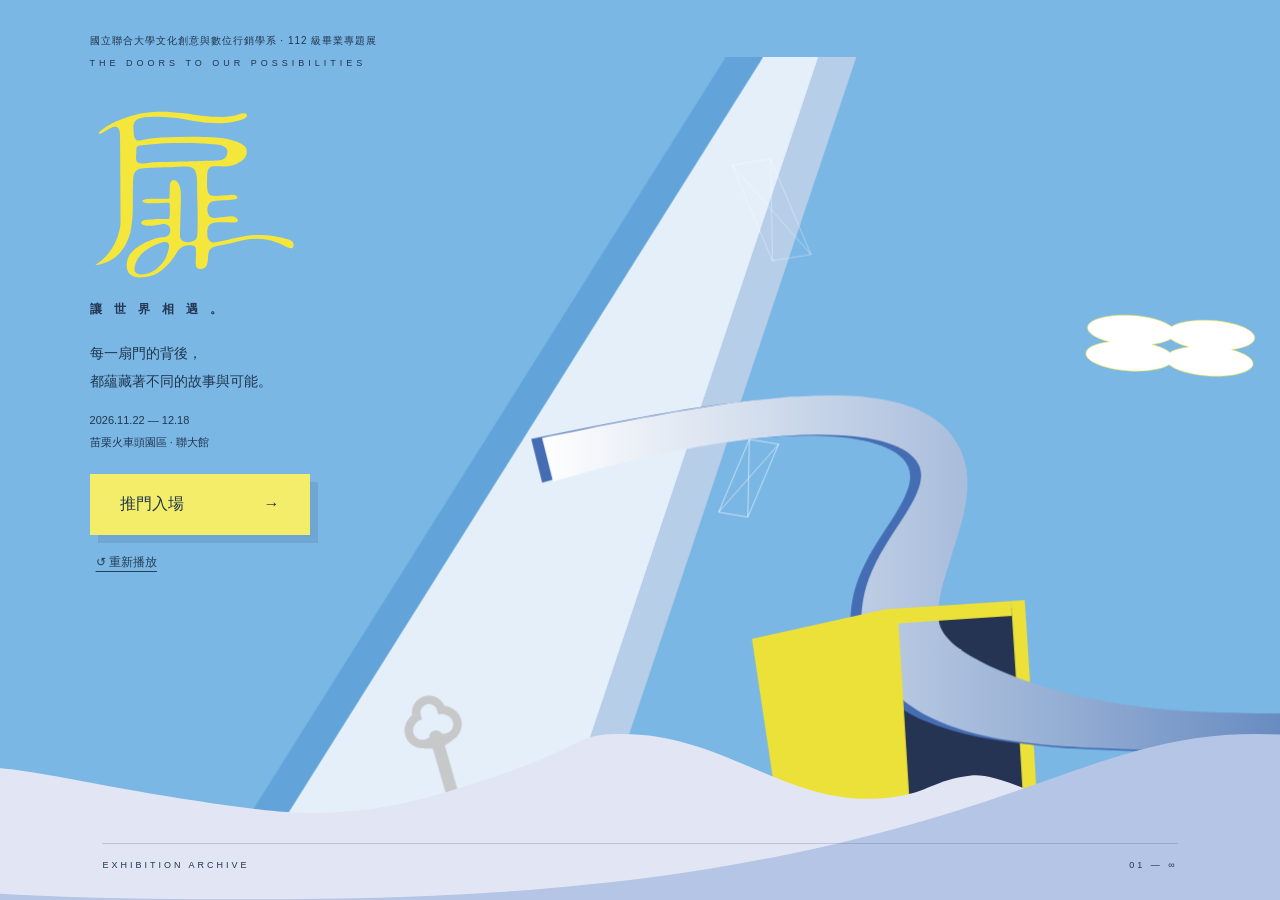
==== prototype/index.html @ 96669b14 "feat: initial clean release for graduation exhibition" ====
<!doctype html><html lang="zh-Hant"><head><meta charset="utf-8"><meta name="viewport" content="width=device-width,initial-scale=1"><title>扉｜畢業專題成果典藏・測試版</title>  <link rel="preconnect" href="https://fonts.googleapis.com">
  <link rel="preconnect" href="https://fonts.gstatic.com" crossorigin>
  <link href="https://fonts.googleapis.com/css2?family=Noto+Serif+TC:wght@400;500;600;700&display=swap" rel="stylesheet">
  <link rel="stylesheet" href="vendor/swiper-bundle.min.css"><link rel="stylesheet" href="style.css"><link rel="stylesheet" href="upgrade.css"><link rel="stylesheet" href="official.css"><link rel="stylesheet" href="refinement.css?v=1794122162"></head><body data-page="home"><div id="opening" aria-hidden="true" hidden></div><header><a class="brand" href="#home"><img src="assets/展覽小標誌.png" alt="扉"> <small>畢業專題成果典藏</small></a><nav aria-label="主要導覽"><a href="#home">首頁</a><a href="#portfolio">作品</a><a href="#team">策展團隊</a><a href="#visit">展覽資訊</a></nav></header><div class="exhibition-backdrop" aria-hidden="true"><svg xmlns="http://www.w3.org/2000/svg" class="official-scene scene-desktop" viewBox="0 0 1200 760" preserveAspectRatio="xMidYMax meet" aria-hidden="true" focusable="false"><defs>
    <style>
      .back-layout-d-cls-1 {
        fill: #e2e5f3;
      }

      .back-layout-d-cls-2 {
        fill: #7ab7e4;
      }

      .back-layout-d-cls-3 {
        fill: none;
        stroke: #fff;
      }

      .back-layout-d-cls-3, .back-layout-d-cls-4 {
        stroke-miterlimit: 10;
        stroke-width: 1.2px;
      }

      .back-layout-d-cls-5 {
        fill: url(#back-layout-d-_未命名漸層_7);
      }

      .back-layout-d-cls-6 {
        fill: #b4c5e5;
      }

      .back-layout-d-cls-7 {
        fill: #243452;
      }

      .back-layout-d-cls-4 {
        fill: #fff;
        stroke: #f4e63b;
      }

      .back-layout-d-cls-8 {
        fill: #e5eff9;
      }

      .back-layout-d-cls-9 {
        fill: #c7c8c9;
      }

      .back-layout-d-cls-10 {
        fill: #62a4d9;
      }

      .back-layout-d-cls-11 {
        fill: #ece139;
      }

      .back-layout-d-cls-12 {
        fill: #456db3;
      }

      .back-layout-d-cls-13 {
        fill: #b7cee9;
      }
    </style>
    <linearGradient id="back-layout-d-_未命名漸層_7" data-name="未命名漸層 7" x1="566.93" y1="631.01" x2="1963.34" y2="631.01" gradientUnits="userSpaceOnUse">
      <stop offset="0" stop-color="#fff" />
      <stop offset="1" stop-color="#2458a6" />
    </linearGradient>
  </defs>
  <rect id="back-layout-d-_背景藍色" data-name="背景藍色" class="back-layout-d-cls-2" width="1200" height="760" fill="#7ab7e4" />
  <g class="placed-layer" data-layer="天光" transform="translate(-350 -30) scale(1 1)"><g id="back-layout-d-_天光" data-name="天光">
    <polygon class="back-layout-d-cls-8" points="1117.19 0 752.65 1086.87 382.48 1086.87 1065.1 0 1117.19 0" />
    <polygon class="back-layout-d-cls-10" points="1065.1 0 382.48 1086.87 347.57 1086.87 1030.17 0 1065.1 0" />
    <polygon class="back-layout-d-cls-13" points="1152.66 0 788.14 1086.87 752.65 1086.87 1117.19 0 1152.66 0" />
  </g>
  </g><g class="placed-layer" data-layer="門內色" transform="translate(100 0) scale(.72)"><rect id="back-layout-d-_門內色" data-name="門內色" class="back-layout-d-cls-7" x="1001.41" y="680.87" width="197.88" height="336.58" transform="translate(-52.92 73.39) rotate(-3.73)" />
  </g><g class="placed-layer" data-layer="門框上" transform="translate(100 0) scale(.72)"><path id="back-layout-d-_門框上" data-name="門框上" class="back-layout-d-cls-11" d="M1201.3,756.01l-.24-3.65-2.13-32.69-.26-3.99-3.3-50.62-17.69,1.15.96,18.15c.02.3.04.6.05.89l.02.36,2.04,31.23,2.33,35.77,15.22,258.88,17.93-3.57-14.92-251.92Z" />
  </g><g class="placed-layer" data-layer="路下層色" transform="translate(100 0) scale(.72)"><path id="back-layout-d-_路下層色" data-name="路下層色" class="back-layout-d-cls-12" d="M1949.12,856.27c-146.18,1.72-291.63,8.65-437.86,8.65-78.62.26-156.96-2.51-235.63-5.86-6.56-.28-12.79-.54-19.38-.83-4.86-.29-10.07-.36-14.93-.91-60.97-6.94-120.9-11.19-180.22-36.75-37.12-16-69.55-45.55-84.3-84.39-.91-2.34-1.74-4.69-2.49-7.06-3.87-12.1-5.69-24.6-5.76-37.11-.16-21.94,5.04-43.89,13.87-63.76,12.78-29.12,28.35-49.69,43.75-74.26,7.56-12.29,15.87-26.7,18.89-40.19,10.59-44.23-52.62-56.77-85.11-60.48-61.09-6.19-122.79.79-183.32,10.19-70.71,11.56-140.84,28.16-209.63,48.71l-14.28-56.96c107.81-21.65,216.44-45.55,326.68-53.55,74.09-4.07,193.72-7.33,222.7,80.53,13.05,43.38-4.65,87.83-16.99,128.63-7.42,25.01-19.21,56.93-16.01,81.14.24,1.86.57,3.67.99,5.43,3.27,12.05,13.23,22.69,25.2,31.68,13.31,10.02,29.13,18.02,41.18,23.79,33.32,15.38,68.77,27.06,104.86,35.97,11.38,2.81,22.84,5.35,34.31,7.63,7.1,1.41,14.2,2.73,21.3,3.96,70.48,11.96,142.79,13.24,214.26,13.58,144.18-.71,288.83-12.06,431.4-34.54l6.52,76.77Z" />
  </g><g class="placed-layer" data-layer="路上層色" transform="translate(100 0) scale(.72)"><path id="back-layout-d-_路上層色" data-name="路上層色" class="back-layout-d-cls-5" d="M1956.82,778c-26.73,4.21-53.54,8.04-80.4,11.47-116.4,14.89-233.86,22.49-351.01,23.07-4.47-.02-8.94-.05-13.41-.08-8.95-.06-17.9-.15-26.87-.28-8.96-.13-17.93-.3-26.9-.54-13.45-.35-26.9-.84-40.33-1.54-8.96-.46-17.9-1.02-26.84-1.68-26.8-1.99-53.49-4.98-79.92-9.46-3.55-.61-7.1-1.25-10.65-1.91s-7.1-1.34-10.65-2.05c-2.87-.57-5.73-1.16-8.6-1.76-8.6-1.81-17.17-3.76-25.71-5.87-18.04-4.46-35.93-9.6-53.47-15.56-4.38-1.49-8.75-3.03-13.09-4.62-2.17-.8-4.33-1.61-6.49-2.43-10.78-4.11-21.4-8.56-31.82-13.36-3.01-1.44-6.26-3.02-9.65-4.74-1.69-.86-3.42-1.75-5.17-2.68-1.75-.93-3.52-1.89-5.3-2.88-3.56-1.99-7.17-4.11-10.71-6.36-3.54-2.25-7.03-4.63-10.35-7.13-11.97-8.99-21.93-19.63-25.2-31.68-.42-1.76-.75-3.56-.99-5.43-.1-.76-.18-1.52-.26-2.29-.78-8.48.13-17.82,1.96-27.42.5-2.62,1.07-5.26,1.68-7.9.41-1.76.85-3.53,1.3-5.3.23-.88.46-1.77.69-2.65,1.41-5.3,2.97-10.58,4.54-15.74,1.31-4.31,2.63-8.53,3.89-12.62.5-1.64,1-3.25,1.48-4.84.24-.79.48-1.58.71-2.36,12.34-40.8,30.04-85.26,16.99-128.63-4.53-13.73-11.27-25.23-19.7-34.85-1.69-1.92-3.44-3.77-5.26-5.55-.91-.89-1.83-1.76-2.77-2.61-5.64-5.12-11.84-9.59-18.48-13.5-2.21-1.3-4.47-2.54-6.78-3.73-3.46-1.77-7.02-3.41-10.67-4.92-4.86-2.01-9.88-3.8-15.02-5.39-2.57-.79-5.17-1.54-7.8-2.23-1.31-.35-2.63-.68-3.96-1.01-3.98-.97-8.01-1.84-12.08-2.62-8.14-1.55-16.45-2.72-24.8-3.59-2.78-.29-5.57-.54-8.36-.77-6.98-.56-13.96-.92-20.89-1.14-5.54-.17-11.05-.24-16.48-.24-4.08,0-8.11.04-12.1.12-2.66.05-5.29.12-7.89.19-1.3.04-2.6.08-3.89.12-9.02.31-17.66.74-25.77,1.19-34.45,2.5-68.74,6.55-102.9,11.61-13.66,2.02-27.31,4.2-40.93,6.51-6.81,1.15-13.62,2.34-20.42,3.55-10.2,1.82-20.39,3.69-30.58,5.61-6.79,1.28-13.57,2.58-20.35,3.9-10.17,1.97-20.33,3.98-30.48,6.01-6.77,1.35-13.53,2.71-20.29,4.08-13.52,2.73-27.02,5.48-40.51,8.21-6.74,1.37-13.49,2.73-20.22,4.08l14.28,56.96c8.6-2.57,17.22-5.08,25.86-7.52,8.64-2.44,17.3-4.82,25.97-7.14,21.69-5.78,43.49-11.15,65.39-16.08,4.38-.99,8.76-1.95,13.15-2.9,26.31-5.69,52.75-10.74,79.27-15.07,13.24-2.06,26.54-4,39.87-5.71,1.9-.24,3.81-.48,5.72-.72,9.53-1.17,19.08-2.22,28.64-3.11,1.91-.18,3.82-.35,5.74-.51,19.13-1.63,38.3-2.57,57.45-2.48,15.32.07,30.63.79,45.9,2.34,3.05.35,6.36.77,9.86,1.29,1.17.17,2.35.36,3.56.55,1.2.2,2.43.4,3.66.62,4.94.88,10.11,1.95,15.3,3.26,2.59.66,5.19,1.37,7.77,2.15,5.8,1.76,11.5,3.84,16.81,6.32,1.18.55,2.34,1.12,3.48,1.71.57.3,1.13.6,1.69.9,2.23,1.22,4.36,2.52,6.36,3.92.5.35,1,.7,1.48,1.06.97.72,1.91,1.46,2.82,2.22.9.76,1.77,1.55,2.61,2.36,8.72,8.5,13.19,19.6,9.72,34.11-.57,2.53-1.32,5.09-2.22,7.67-.9,2.57-1.94,5.16-3.09,7.74-.77,1.72-1.58,3.44-2.43,5.14-.43.85-.86,1.7-1.3,2.55-1.76,3.39-3.65,6.73-5.55,9.98-1.43,2.43-2.87,4.81-4.29,7.12-4.81,7.68-9.64,14.97-14.39,22.25-2.85,4.37-5.68,8.73-8.46,13.18-.93,1.48-1.85,2.97-2.76,4.47-1.83,3-3.64,6.06-5.42,9.18-.89,1.56-1.77,3.14-2.65,4.74-3.5,6.41-6.87,13.15-10.06,20.43-.55,1.24-1.09,2.49-1.61,3.75-.52,1.26-1.03,2.52-1.53,3.79-.99,2.54-1.91,5.12-2.78,7.71-.86,2.6-1.66,5.22-2.4,7.86-.73,2.64-1.4,5.3-2,7.98-2.09,9.37-3.31,18.95-3.53,28.54-.03,1.37-.04,2.74-.03,4.11h0c.07,12.5,1.89,25,5.76,37.11.38,1.19.77,2.37,1.19,3.55.42,1.18.85,2.35,1.31,3.52,4.61,12.14,11,23.24,18.72,33.3,6.18,8.05,13.21,15.43,20.87,22.13,1.91,1.68,3.87,3.31,5.86,4.9.99.8,2,1.58,3.01,2.36,4.05,3.1,8.23,6.03,12.51,8.79,1.07.69,2.15,1.37,3.23,2.04,6.51,4.01,13.24,7.63,20.09,10.87,24.68,11.61,50.52,19.36,76.91,24.72,5.66,1.15,11.34,2.19,17.04,3.13,5.7.94,11.42,1.8,17.16,2.57,22.94,3.08,46.1,4.88,69.11,6.33,4.87.32,9.74.61,14.6.9,3.29.15,6.57.28,9.85.42,3.29.14,6.57.28,9.85.42,9.83.42,19.66.83,29.49,1.23,68.77,2.77,137.35,4.87,206.15,4.64,54.84,0,109.56-.97,164.26-2.28,91.16-2.18,182.24-5.29,273.6-6.36l-6.52-76.77Z" />
  </g><g class="placed-layer" data-layer="門框上層" transform="translate(100 0) scale(.72)"><path id="back-layout-d-_門框上層" data-name="門框上層" class="back-layout-d-cls-11" d="M1031.01,695.25l147.68-9.63c0-.12,0-.24,0-.36l-.05-.89c1.5-5.9,1.03-12.29-1.25-17.95,2.42,5.98.86,11.97,1.25,17.95l-.96-18.15-165.87,10.81.02.3-171.67,38.03,47.71,317.95,162.72-21.81-19.59-316.25Z" />
  </g><g class="placed-layer" data-layer="鑰匙影子" transform="translate(125 280) scale(.40)"><path id="back-layout-d-_鑰匙影子" data-name="鑰匙影子" class="back-layout-d-cls-9" d="M769.51,791.86c.02-.21.05-.41.06-.62.03-.36.04-.71.06-1.06.02-.35.04-.7.05-1.05,0-.23,0-.46,0-.69,0-.47.01-.94,0-1.41,0-.14-.01-.28-.02-.41-.02-.55-.04-1.11-.08-1.66,0-.07-.01-.15-.02-.22-.05-.61-.1-1.22-.18-1.82,0-.05-.01-.09-.02-.14-.08-.62-.17-1.25-.27-1.87-.01-.07-.03-.15-.04-.22-.1-.59-.22-1.17-.34-1.75-.04-.18-.09-.36-.13-.54-.11-.47-.22-.93-.34-1.4-.12-.46-.27-.92-.41-1.37-.06-.18-.1-.36-.16-.54-1.27-3.94-3.11-7.68-5.46-11.1-.05-.07-.1-.13-.14-.2-.73-1.04-1.5-2.05-2.32-3.03-.08-.1-.17-.19-.25-.29-.8-.94-1.65-1.84-2.54-2.71-.09-.09-.18-.17-.27-.25-.91-.87-1.85-1.7-2.84-2.49-.06-.05-.12-.09-.17-.13-3.14-2.48-6.69-4.56-10.6-6.1l-4.18-1.65c-3.25-1.3-6.59-2.16-9.98-2.62-7.85-17.9-27.99-27.7-47.26-22.14,0,0-.01,0-.02,0s-.01,0-.02,0c-19.28,5.56-31.1,24.57-28.22,43.9-2.63,2.19-5,4.7-7.06,7.53l-2.65,3.62c-2.49,3.39-4.39,7.04-5.72,10.81-.02.07-.05.14-.08.21-.42,1.19-.77,2.4-1.08,3.62-.03.12-.06.24-.09.36-.29,1.21-.52,2.42-.7,3.64-.02.13-.04.25-.06.38-.18,1.26-.29,2.53-.35,3.8,0,.08-.01.16-.02.24-.18,4.14.26,8.29,1.28,12.3.05.18.1.36.15.54.12.46.25.92.39,1.38.14.46.3.91.45,1.37.06.18.11.35.18.53.2.56.42,1.12.64,1.67.03.07.05.14.08.21.24.58.5,1.16.76,1.73.02.04.04.09.06.13.26.55.54,1.1.82,1.64.03.06.07.13.1.2.26.49.54.98.82,1.46.07.12.13.23.2.35.24.4.5.8.75,1.19.12.19.24.39.37.58.2.29.4.58.61.86.2.29.41.58.62.87.12.17.26.33.38.49.31.4.61.8.94,1.18.02.03.05.05.07.08,2.15,2.59,4.65,4.96,7.48,7.03,4.52,3.32,9.53,5.64,14.78,6.94.15.04.3.08.45.12.19.05.39.08.58.12.57.13,1.15.26,1.73.36.02,0,.03,0,.05,0h0s.01,0,.02,0c1.2.21,2.41.35,3.63.45.41.03.82.04,1.24.07.54.03,1.08.08,1.62.09.02,0,.02,0,.04,0,10.36,1.48,25.24,1.41,25.24,1.41l47.07,163.23,27.92-8.05-47.07-163.23s12.63-7.86,20.62-14.63c.01-.01.02-.02.03-.03.46-.3.89-.63,1.33-.94.34-.24.68-.47,1.01-.72.98-.73,1.93-1.5,2.83-2.31,0,0,.01,0,.02-.01h0s.03-.02.04-.03c.44-.4.86-.82,1.28-1.23.14-.14.28-.26.42-.4.11-.12.22-.24.33-.36,3.74-3.89,6.75-8.52,8.8-13.73,1.29-3.27,2.14-6.6,2.59-9.94,0-.04.01-.07.02-.11.07-.5.11-1,.16-1.5ZM747.35,797.89c-.21.41-.43.81-.66,1.21-.15.26-.31.51-.47.76-.3.47-.62.93-.95,1.38-.29.39-.58.77-.9,1.13-.23.27-.47.52-.71.77-.28.3-.57.59-.87.87-.22.21-.45.43-.68.63-.51.44-1.03.86-1.58,1.26-.17.12-.36.24-.53.36-.45.3-.91.59-1.38.86-.2.11-.4.23-.6.33-1.31.7-2.68,1.26-4.09,1.69-.18.06-.37.11-.56.16-.42.11-.85.22-1.28.31-.19.04-.38.08-.57.11-.47.08-.93.15-1.4.21-.16.02-.31.04-.47.06-.55.05-1.11.08-1.66.09-.08,0-.16,0-.24,0-.65,0-1.31-.02-1.97-.07h-.04s-3.89-.21-3.89-.21c-1.66-5.71-9.2-8.56-16.84-6.35-7.65,2.21-12.51,8.63-10.87,14.35l-3.19,2.24-.03.03c-.53.39-1.07.76-1.63,1.1-.07.04-.14.08-.21.12-.48.29-.96.56-1.46.8-.14.07-.28.13-.43.2-.43.2-.86.4-1.3.57-.18.07-.36.14-.54.21-.41.15-.83.29-1.25.42-.18.06-.37.11-.55.16-1.43.4-2.89.64-4.36.75-.23.02-.46.03-.68.04-.54.02-1.09.02-1.63,0-.21,0-.43,0-.64-.02-.67-.04-1.34-.12-2-.22-.3-.05-.61-.11-.91-.17-.4-.08-.8-.17-1.2-.27-.34-.09-.68-.17-1.01-.27-.46-.14-.91-.31-1.36-.48-.52-.2-1.03-.42-1.54-.66-.27-.13-.54-.26-.8-.39-.4-.21-.81-.43-1.2-.67-.18-.11-.35-.23-.53-.34-.38-.25-.76-.49-1.13-.76-4.11-3.01-6.87-7.18-8.17-11.71-1.14-3.97-1.18-8.23-.02-12.27,0-.03.02-.07.03-.1.22-.75.48-1.5.78-2.23.03-.06.05-.13.08-.19.32-.75.68-1.49,1.08-2.21.01-.02.02-.04.03-.06.43-.75.9-1.49,1.42-2.21l2.66-3.61c3.14-4.3,7.56-7.13,12.35-8.37.68-.17,1.37-.32,2.07-.43,0,0,0,0,0,0,.01,0,.02,0,.03,0-.08-.21-.16-.43-.22-.65l-2.96-10.26c-3.01-10.44,3-21.33,13.44-24.35,10.44-3,21.33,3.01,24.34,13.46l2.96,10.26c.06.22.11.44.16.67.01,0,.02,0,.03-.01,0,0,0,0,0,0,.65-.28,1.31-.53,1.98-.74,4.71-1.51,9.96-1.46,14.91.5l4.17,1.64c.82.33,1.62.7,2.38,1.11.02.01.04.02.06.04.73.39,1.42.83,2.09,1.29.06.04.11.08.17.12.65.46,1.27.95,1.85,1.47.03.02.05.05.08.07,3.13,2.8,5.37,6.43,6.51,10.4,1.31,4.53,1.19,9.53-.69,14.26-.17.43-.36.84-.55,1.25-.09.19-.17.39-.27.57Z" />
  </g><rect x="0" y="725" width="1200" height="90" fill="#b4c5e5" class="sea-continuation" /><g class="placed-layer" data-layer="海波浪" transform="translate(-430 174) scale(0.74 0.50)"><g id="back-layout-d-_海波浪" data-name="海波浪">
    <path class="back-layout-d-cls-1" d="M185.25,1233.03c187.67-271.86,316.38-317.57,399.94-307.56,55.97,6.7,160.63,46.66,319.3,75.96,18.56,3.43,55.78,10.02,104.17,6.13,58.63-4.72,102.5-22.32,139.17-38.32,170.91-74.58,155.02-105.33,210.77-108.29,143.01-7.61,220.59,144.8,352.89,118.29,47.63-9.54,51.13-32.01,99.98-40.86,40.39-7.32,149.13,73.55,270.55,206.47" />
    <path class="back-layout-d-cls-6" d="M2578.99,1172.73c-4.97,20.42-19.05,40.59-41.1,60.3H30.06c-22.83-30.16-41.85-67.92-21.24-94.72,58.21-75.71,358.85,31.97,826.34,32.26,217.58.14,501.58.31,802.81-103.24,298.95-102.76,374.82-225.16,579.32-204.32,134.77,13.74,290.55,86.12,344.07,191.42,26.02,51.2,22.29,99.23,17.64,118.3Z" />
  </g>
  </g><g class="placed-layer" data-layer="雲" transform="translate(220 -15) scale(.45)"><path id="back-layout-d-_雲" data-name="雲" class="back-layout-d-cls-4" d="M2076.9,575.54c28.04-3.52,47.4-12.36,48.14-23.9,1.1-17.07-38.88-33.55-89.29-36.81-36.76-2.38-68.9,2.93-84.06,12.6-13.79-11.53-44.97-20.94-81.73-23.32-50.42-3.26-92.19,7.93-93.29,25-.75,11.54,17.31,22.81,44.66,29.91-28.04,3.52-47.4,12.36-48.14,23.9-1.1,17.07,38.88,33.55,89.29,36.81,36.76,2.38,68.9-2.93,84.06-12.6,13.79,11.53,44.97,20.94,81.73,23.32,50.42,3.26,92.19-7.93,93.29-25,.75-11.54-17.31-22.81-44.66-29.91ZM1948.22,581.24c-7.66-6.41-20.71-12.16-37.1-16.42,16.81-2.11,30.48-6.13,38.91-11.5,7.66,6.41,20.71,12.16,37.1,16.42-16.81,2.11-30.48,6.13-38.91,11.5Z" />
  </g><g class="placed-layer" data-layer="未知的門圖騰01" transform="translate(250 30) scale(.3)"><g id="back-layout-d-_未知的門圖騰01" data-name="未知的門圖騰01">
    <polygon class="back-layout-d-cls-3" points="1453.88 136.58 1574.11 116.76 1700.82 416.03 1580.59 435.85 1453.88 136.58" />
    <line class="back-layout-d-cls-3" x1="1580.59" y1="435.85" x2="1574.11" y2="116.76" />
    <line class="back-layout-d-cls-3" x1="1700.82" y1="416.03" x2="1453.88" y2="136.58" />
  </g>
  </g><g class="placed-layer" data-layer="未知的門圖騰01" transform="translate(120 120) scale(.45)"><g id="back-layout-d-_未知的門圖騰01-2" data-name="未知的門圖騰01">
    <polygon class="back-layout-d-cls-3" points="1355.53 472.58 1294.56 462.53 1230.3 614.29 1291.27 624.34 1355.53 472.58" />
    <line class="back-layout-d-cls-3" x1="1291.27" y1="624.34" x2="1294.56" y2="462.53" />
    <line class="back-layout-d-cls-3" x1="1230.3" y1="614.29" x2="1355.53" y2="472.58" />
  </g>
</g></svg><svg xmlns="http://www.w3.org/2000/svg" class="official-scene scene-mobile" viewBox="0 0 393 780" preserveAspectRatio="xMidYMax meet" aria-hidden="true" focusable="false"><defs>
    <style>
      .back-layout-m-cls-1 {
        fill: #e2e5f3;
      }

      .back-layout-m-cls-2 {
        fill: #7ab7e4;
      }

      .back-layout-m-cls-3 {
        fill: none;
        stroke: #fff;
      }

      .back-layout-m-cls-3, .back-layout-m-cls-4 {
        stroke-miterlimit: 10;
        stroke-width: 1.2px;
      }

      .back-layout-m-cls-5 {
        fill: url(#back-layout-m-_未命名漸層_7);
      }

      .back-layout-m-cls-6 {
        fill: #b4c5e5;
      }

      .back-layout-m-cls-7 {
        fill: #243452;
      }

      .back-layout-m-cls-4 {
        fill: #fff;
        stroke: #f4e63b;
      }

      .back-layout-m-cls-8 {
        fill: #e5eff9;
      }

      .back-layout-m-cls-9 {
        fill: #c7c8c9;
      }

      .back-layout-m-cls-10 {
        fill: #62a4d9;
      }

      .back-layout-m-cls-11 {
        fill: #ece139;
      }

      .back-layout-m-cls-12 {
        fill: #456db3;
      }

      .back-layout-m-cls-13 {
        fill: #b7cee9;
      }
    </style>
    <linearGradient id="back-layout-m-_未命名漸層_7" data-name="未命名漸層 7" x1="566.93" y1="631.01" x2="1963.34" y2="631.01" gradientUnits="userSpaceOnUse">
      <stop offset="0" stop-color="#fff" />
      <stop offset="1" stop-color="#2458a6" />
    </linearGradient>
  </defs>
  <rect id="back-layout-m-_背景藍色" data-name="背景藍色" class="back-layout-m-cls-2" width="393" height="780" fill="#7ab7e4" />
  <g class="placed-layer" data-layer="天光" transform="translate(-120 0) scale(.46 .64)"><g id="back-layout-m-_天光" data-name="天光">
    <polygon class="back-layout-m-cls-8" points="1117.19 0 752.65 1086.87 382.48 1086.87 1065.1 0 1117.19 0" />
    <polygon class="back-layout-m-cls-10" points="1065.1 0 382.48 1086.87 347.57 1086.87 1030.17 0 1065.1 0" />
    <polygon class="back-layout-m-cls-13" points="1152.66 0 788.14 1086.87 752.65 1086.87 1117.19 0 1152.66 0" />
  </g>
  </g><g class="placed-layer" data-layer="門內色" transform="translate(-100 250) scale(.36)"><rect id="back-layout-m-_門內色" data-name="門內色" class="back-layout-m-cls-7" x="1001.41" y="680.87" width="197.88" height="336.58" transform="translate(-52.92 73.39) rotate(-3.73)" />
  </g><g class="placed-layer" data-layer="門框上" transform="translate(-100 250) scale(.36)"><path id="back-layout-m-_門框上" data-name="門框上" class="back-layout-m-cls-11" d="M1201.3,756.01l-.24-3.65-2.13-32.69-.26-3.99-3.3-50.62-17.69,1.15.96,18.15c.02.3.04.6.05.89l.02.36,2.04,31.23,2.33,35.77,15.22,258.88,17.93-3.57-14.92-251.92Z" />
  </g><g class="placed-layer" data-layer="路下層色" transform="translate(-390 250) scale(.65 .36)"><path id="back-layout-m-_路下層色" data-name="路下層色" class="back-layout-m-cls-12" d="M1949.12,856.27c-146.18,1.72-291.63,8.65-437.86,8.65-78.62.26-156.96-2.51-235.63-5.86-6.56-.28-12.79-.54-19.38-.83-4.86-.29-10.07-.36-14.93-.91-60.97-6.94-120.9-11.19-180.22-36.75-37.12-16-69.55-45.55-84.3-84.39-.91-2.34-1.74-4.69-2.49-7.06-3.87-12.1-5.69-24.6-5.76-37.11-.16-21.94,5.04-43.89,13.87-63.76,12.78-29.12,28.35-49.69,43.75-74.26,7.56-12.29,15.87-26.7,18.89-40.19,10.59-44.23-52.62-56.77-85.11-60.48-61.09-6.19-122.79.79-183.32,10.19-70.71,11.56-140.84,28.16-209.63,48.71l-14.28-56.96c107.81-21.65,216.44-45.55,326.68-53.55,74.09-4.07,193.72-7.33,222.7,80.53,13.05,43.38-4.65,87.83-16.99,128.63-7.42,25.01-19.21,56.93-16.01,81.14.24,1.86.57,3.67.99,5.43,3.27,12.05,13.23,22.69,25.2,31.68,13.31,10.02,29.13,18.02,41.18,23.79,33.32,15.38,68.77,27.06,104.86,35.97,11.38,2.81,22.84,5.35,34.31,7.63,7.1,1.41,14.2,2.73,21.3,3.96,70.48,11.96,142.79,13.24,214.26,13.58,144.18-.71,288.83-12.06,431.4-34.54l6.52,76.77Z" />
  </g><g class="placed-layer" data-layer="路上層色" transform="translate(-390 250) scale(.65 .36)"><path id="back-layout-m-_路上層色" data-name="路上層色" class="back-layout-m-cls-5" d="M1956.82,778c-26.73,4.21-53.54,8.04-80.4,11.47-116.4,14.89-233.86,22.49-351.01,23.07-4.47-.02-8.94-.05-13.41-.08-8.95-.06-17.9-.15-26.87-.28-8.96-.13-17.93-.3-26.9-.54-13.45-.35-26.9-.84-40.33-1.54-8.96-.46-17.9-1.02-26.84-1.68-26.8-1.99-53.49-4.98-79.92-9.46-3.55-.61-7.1-1.25-10.65-1.91s-7.1-1.34-10.65-2.05c-2.87-.57-5.73-1.16-8.6-1.76-8.6-1.81-17.17-3.76-25.71-5.87-18.04-4.46-35.93-9.6-53.47-15.56-4.38-1.49-8.75-3.03-13.09-4.62-2.17-.8-4.33-1.61-6.49-2.43-10.78-4.11-21.4-8.56-31.82-13.36-3.01-1.44-6.26-3.02-9.65-4.74-1.69-.86-3.42-1.75-5.17-2.68-1.75-.93-3.52-1.89-5.3-2.88-3.56-1.99-7.17-4.11-10.71-6.36-3.54-2.25-7.03-4.63-10.35-7.13-11.97-8.99-21.93-19.63-25.2-31.68-.42-1.76-.75-3.56-.99-5.43-.1-.76-.18-1.52-.26-2.29-.78-8.48.13-17.82,1.96-27.42.5-2.62,1.07-5.26,1.68-7.9.41-1.76.85-3.53,1.3-5.3.23-.88.46-1.77.69-2.65,1.41-5.3,2.97-10.58,4.54-15.74,1.31-4.31,2.63-8.53,3.89-12.62.5-1.64,1-3.25,1.48-4.84.24-.79.48-1.58.71-2.36,12.34-40.8,30.04-85.26,16.99-128.63-4.53-13.73-11.27-25.23-19.7-34.85-1.69-1.92-3.44-3.77-5.26-5.55-.91-.89-1.83-1.76-2.77-2.61-5.64-5.12-11.84-9.59-18.48-13.5-2.21-1.3-4.47-2.54-6.78-3.73-3.46-1.77-7.02-3.41-10.67-4.92-4.86-2.01-9.88-3.8-15.02-5.39-2.57-.79-5.17-1.54-7.8-2.23-1.31-.35-2.63-.68-3.96-1.01-3.98-.97-8.01-1.84-12.08-2.62-8.14-1.55-16.45-2.72-24.8-3.59-2.78-.29-5.57-.54-8.36-.77-6.98-.56-13.96-.92-20.89-1.14-5.54-.17-11.05-.24-16.48-.24-4.08,0-8.11.04-12.1.12-2.66.05-5.29.12-7.89.19-1.3.04-2.6.08-3.89.12-9.02.31-17.66.74-25.77,1.19-34.45,2.5-68.74,6.55-102.9,11.61-13.66,2.02-27.31,4.2-40.93,6.51-6.81,1.15-13.62,2.34-20.42,3.55-10.2,1.82-20.39,3.69-30.58,5.61-6.79,1.28-13.57,2.58-20.35,3.9-10.17,1.97-20.33,3.98-30.48,6.01-6.77,1.35-13.53,2.71-20.29,4.08-13.52,2.73-27.02,5.48-40.51,8.21-6.74,1.37-13.49,2.73-20.22,4.08l14.28,56.96c8.6-2.57,17.22-5.08,25.86-7.52,8.64-2.44,17.3-4.82,25.97-7.14,21.69-5.78,43.49-11.15,65.39-16.08,4.38-.99,8.76-1.95,13.15-2.9,26.31-5.69,52.75-10.74,79.27-15.07,13.24-2.06,26.54-4,39.87-5.71,1.9-.24,3.81-.48,5.72-.72,9.53-1.17,19.08-2.22,28.64-3.11,1.91-.18,3.82-.35,5.74-.51,19.13-1.63,38.3-2.57,57.45-2.48,15.32.07,30.63.79,45.9,2.34,3.05.35,6.36.77,9.86,1.29,1.17.17,2.35.36,3.56.55,1.2.2,2.43.4,3.66.62,4.94.88,10.11,1.95,15.3,3.26,2.59.66,5.19,1.37,7.77,2.15,5.8,1.76,11.5,3.84,16.81,6.32,1.18.55,2.34,1.12,3.48,1.71.57.3,1.13.6,1.69.9,2.23,1.22,4.36,2.52,6.36,3.92.5.35,1,.7,1.48,1.06.97.72,1.91,1.46,2.82,2.22.9.76,1.77,1.55,2.61,2.36,8.72,8.5,13.19,19.6,9.72,34.11-.57,2.53-1.32,5.09-2.22,7.67-.9,2.57-1.94,5.16-3.09,7.74-.77,1.72-1.58,3.44-2.43,5.14-.43.85-.86,1.7-1.3,2.55-1.76,3.39-3.65,6.73-5.55,9.98-1.43,2.43-2.87,4.81-4.29,7.12-4.81,7.68-9.64,14.97-14.39,22.25-2.85,4.37-5.68,8.73-8.46,13.18-.93,1.48-1.85,2.97-2.76,4.47-1.83,3-3.64,6.06-5.42,9.18-.89,1.56-1.77,3.14-2.65,4.74-3.5,6.41-6.87,13.15-10.06,20.43-.55,1.24-1.09,2.49-1.61,3.75-.52,1.26-1.03,2.52-1.53,3.79-.99,2.54-1.91,5.12-2.78,7.71-.86,2.6-1.66,5.22-2.4,7.86-.73,2.64-1.4,5.3-2,7.98-2.09,9.37-3.31,18.95-3.53,28.54-.03,1.37-.04,2.74-.03,4.11h0c.07,12.5,1.89,25,5.76,37.11.38,1.19.77,2.37,1.19,3.55.42,1.18.85,2.35,1.31,3.52,4.61,12.14,11,23.24,18.72,33.3,6.18,8.05,13.21,15.43,20.87,22.13,1.91,1.68,3.87,3.31,5.86,4.9.99.8,2,1.58,3.01,2.36,4.05,3.1,8.23,6.03,12.51,8.79,1.07.69,2.15,1.37,3.23,2.04,6.51,4.01,13.24,7.63,20.09,10.87,24.68,11.61,50.52,19.36,76.91,24.72,5.66,1.15,11.34,2.19,17.04,3.13,5.7.94,11.42,1.8,17.16,2.57,22.94,3.08,46.1,4.88,69.11,6.33,4.87.32,9.74.61,14.6.9,3.29.15,6.57.28,9.85.42,3.29.14,6.57.28,9.85.42,9.83.42,19.66.83,29.49,1.23,68.77,2.77,137.35,4.87,206.15,4.64,54.84,0,109.56-.97,164.26-2.28,91.16-2.18,182.24-5.29,273.6-6.36l-6.52-76.77Z" />
  </g><g class="placed-layer" data-layer="門框上層" transform="translate(-100 250) scale(.36)"><path id="back-layout-m-_門框上層" data-name="門框上層" class="back-layout-m-cls-11" d="M1031.01,695.25l147.68-9.63c0-.12,0-.24,0-.36l-.05-.89c1.5-5.9,1.03-12.29-1.25-17.95,2.42,5.98.86,11.97,1.25,17.95l-.96-18.15-165.87,10.81.02.3-171.67,38.03,47.71,317.95,162.72-21.81-19.59-316.25Z" />
  </g><g class="placed-layer" data-layer="鑰匙影子" transform="translate(-40 320) scale(.30)"><path id="back-layout-m-_鑰匙影子" data-name="鑰匙影子" class="back-layout-m-cls-9" d="M769.51,791.86c.02-.21.05-.41.06-.62.03-.36.04-.71.06-1.06.02-.35.04-.7.05-1.05,0-.23,0-.46,0-.69,0-.47.01-.94,0-1.41,0-.14-.01-.28-.02-.41-.02-.55-.04-1.11-.08-1.66,0-.07-.01-.15-.02-.22-.05-.61-.1-1.22-.18-1.82,0-.05-.01-.09-.02-.14-.08-.62-.17-1.25-.27-1.87-.01-.07-.03-.15-.04-.22-.1-.59-.22-1.17-.34-1.75-.04-.18-.09-.36-.13-.54-.11-.47-.22-.93-.34-1.4-.12-.46-.27-.92-.41-1.37-.06-.18-.1-.36-.16-.54-1.27-3.94-3.11-7.68-5.46-11.1-.05-.07-.1-.13-.14-.2-.73-1.04-1.5-2.05-2.32-3.03-.08-.1-.17-.19-.25-.29-.8-.94-1.65-1.84-2.54-2.71-.09-.09-.18-.17-.27-.25-.91-.87-1.85-1.7-2.84-2.49-.06-.05-.12-.09-.17-.13-3.14-2.48-6.69-4.56-10.6-6.1l-4.18-1.65c-3.25-1.3-6.59-2.16-9.98-2.62-7.85-17.9-27.99-27.7-47.26-22.14,0,0-.01,0-.02,0s-.01,0-.02,0c-19.28,5.56-31.1,24.57-28.22,43.9-2.63,2.19-5,4.7-7.06,7.53l-2.65,3.62c-2.49,3.39-4.39,7.04-5.72,10.81-.02.07-.05.14-.08.21-.42,1.19-.77,2.4-1.08,3.62-.03.12-.06.24-.09.36-.29,1.21-.52,2.42-.7,3.64-.02.13-.04.25-.06.38-.18,1.26-.29,2.53-.35,3.8,0,.08-.01.16-.02.24-.18,4.14.26,8.29,1.28,12.3.05.18.1.36.15.54.12.46.25.92.39,1.38.14.46.3.91.45,1.37.06.18.11.35.18.53.2.56.42,1.12.64,1.67.03.07.05.14.08.21.24.58.5,1.16.76,1.73.02.04.04.09.06.13.26.55.54,1.1.82,1.64.03.06.07.13.1.2.26.49.54.98.82,1.46.07.12.13.23.2.35.24.4.5.8.75,1.19.12.19.24.39.37.58.2.29.4.58.61.86.2.29.41.58.62.87.12.17.26.33.38.49.31.4.61.8.94,1.18.02.03.05.05.07.08,2.15,2.59,4.65,4.96,7.48,7.03,4.52,3.32,9.53,5.64,14.78,6.94.15.04.3.08.45.12.19.05.39.08.58.12.57.13,1.15.26,1.73.36.02,0,.03,0,.05,0h0s.01,0,.02,0c1.2.21,2.41.35,3.63.45.41.03.82.04,1.24.07.54.03,1.08.08,1.62.09.02,0,.02,0,.04,0,10.36,1.48,25.24,1.41,25.24,1.41l47.07,163.23,27.92-8.05-47.07-163.23s12.63-7.86,20.62-14.63c.01-.01.02-.02.03-.03.46-.3.89-.63,1.33-.94.34-.24.68-.47,1.01-.72.98-.73,1.93-1.5,2.83-2.31,0,0,.01,0,.02-.01h0s.03-.02.04-.03c.44-.4.86-.82,1.28-1.23.14-.14.28-.26.42-.4.11-.12.22-.24.33-.36,3.74-3.89,6.75-8.52,8.8-13.73,1.29-3.27,2.14-6.6,2.59-9.94,0-.04.01-.07.02-.11.07-.5.11-1,.16-1.5ZM747.35,797.89c-.21.41-.43.81-.66,1.21-.15.26-.31.51-.47.76-.3.47-.62.93-.95,1.38-.29.39-.58.77-.9,1.13-.23.27-.47.52-.71.77-.28.3-.57.59-.87.87-.22.21-.45.43-.68.63-.51.44-1.03.86-1.58,1.26-.17.12-.36.24-.53.36-.45.3-.91.59-1.38.86-.2.11-.4.23-.6.33-1.31.7-2.68,1.26-4.09,1.69-.18.06-.37.11-.56.16-.42.11-.85.22-1.28.31-.19.04-.38.08-.57.11-.47.08-.93.15-1.4.21-.16.02-.31.04-.47.06-.55.05-1.11.08-1.66.09-.08,0-.16,0-.24,0-.65,0-1.31-.02-1.97-.07h-.04s-3.89-.21-3.89-.21c-1.66-5.71-9.2-8.56-16.84-6.35-7.65,2.21-12.51,8.63-10.87,14.35l-3.19,2.24-.03.03c-.53.39-1.07.76-1.63,1.1-.07.04-.14.08-.21.12-.48.29-.96.56-1.46.8-.14.07-.28.13-.43.2-.43.2-.86.4-1.3.57-.18.07-.36.14-.54.21-.41.15-.83.29-1.25.42-.18.06-.37.11-.55.16-1.43.4-2.89.64-4.36.75-.23.02-.46.03-.68.04-.54.02-1.09.02-1.63,0-.21,0-.43,0-.64-.02-.67-.04-1.34-.12-2-.22-.3-.05-.61-.11-.91-.17-.4-.08-.8-.17-1.2-.27-.34-.09-.68-.17-1.01-.27-.46-.14-.91-.31-1.36-.48-.52-.2-1.03-.42-1.54-.66-.27-.13-.54-.26-.8-.39-.4-.21-.81-.43-1.2-.67-.18-.11-.35-.23-.53-.34-.38-.25-.76-.49-1.13-.76-4.11-3.01-6.87-7.18-8.17-11.71-1.14-3.97-1.18-8.23-.02-12.27,0-.03.02-.07.03-.1.22-.75.48-1.5.78-2.23.03-.06.05-.13.08-.19.32-.75.68-1.49,1.08-2.21.01-.02.02-.04.03-.06.43-.75.9-1.49,1.42-2.21l2.66-3.61c3.14-4.3,7.56-7.13,12.35-8.37.68-.17,1.37-.32,2.07-.43,0,0,0,0,0,0,.01,0,.02,0,.03,0-.08-.21-.16-.43-.22-.65l-2.96-10.26c-3.01-10.44,3-21.33,13.44-24.35,10.44-3,21.33,3.01,24.34,13.46l2.96,10.26c.06.22.11.44.16.67.01,0,.02,0,.03-.01,0,0,0,0,0,0,.65-.28,1.31-.53,1.98-.74,4.71-1.51,9.96-1.46,14.91.5l4.17,1.64c.82.33,1.62.7,2.38,1.11.02.01.04.02.06.04.73.39,1.42.83,2.09,1.29.06.04.11.08.17.12.65.46,1.27.95,1.85,1.47.03.02.05.05.08.07,3.13,2.8,5.37,6.43,6.51,10.4,1.31,4.53,1.19,9.53-.69,14.26-.17.43-.36.84-.55,1.25-.09.19-.17.39-.27.57Z" />
  </g><rect x="0" y="710" width="393" height="80" fill="#b4c5e5" class="sea-continuation" /><g class="placed-layer" data-layer="海波浪" transform="translate(-180 60) scale(.45 .55)"><g id="back-layout-m-_海波浪" data-name="海波浪">
    <path class="back-layout-m-cls-1" d="M185.25,1233.03c187.67-271.86,316.38-317.57,399.94-307.56,55.97,6.7,160.63,46.66,319.3,75.96,18.56,3.43,55.78,10.02,104.17,6.13,58.63-4.72,102.5-22.32,139.17-38.32,170.91-74.58,155.02-105.33,210.77-108.29,143.01-7.61,220.59,144.8,352.89,118.29,47.63-9.54,51.13-32.01,99.98-40.86,40.39-7.32,149.13,73.55,270.55,206.47" />
    <path class="back-layout-m-cls-6" d="M2578.99,1172.73c-4.97,20.42-19.05,40.59-41.1,60.3H30.06c-22.83-30.16-41.85-67.92-21.24-94.72,58.21-75.71,358.85,31.97,826.34,32.26,217.58.14,501.58.31,802.81-103.24,298.95-102.76,374.82-225.16,579.32-204.32,134.77,13.74,290.55,86.12,344.07,191.42,26.02,51.2,22.29,99.23,17.64,118.3Z" />
  </g>
  </g><g class="placed-layer" data-layer="雲" transform="translate(-185 245) scale(.25)"><path id="back-layout-m-_雲" data-name="雲" class="back-layout-m-cls-4" d="M2076.9,575.54c28.04-3.52,47.4-12.36,48.14-23.9,1.1-17.07-38.88-33.55-89.29-36.81-36.76-2.38-68.9,2.93-84.06,12.6-13.79-11.53-44.97-20.94-81.73-23.32-50.42-3.26-92.19,7.93-93.29,25-.75,11.54,17.31,22.81,44.66,29.91-28.04,3.52-47.4,12.36-48.14,23.9-1.1,17.07,38.88,33.55,89.29,36.81,36.76,2.38,68.9-2.93,84.06-12.6,13.79,11.53,44.97,20.94,81.73,23.32,50.42,3.26,92.19-7.93,93.29-25,.75-11.54-17.31-22.81-44.66-29.91ZM1948.22,581.24c-7.66-6.41-20.71-12.16-37.1-16.42,16.81-2.11,30.48-6.13,38.91-11.5,7.66,6.41,20.71,12.16,37.1,16.42-16.81,2.11-30.48,6.13-38.91,11.5Z" />
  </g><g class="placed-layer" data-layer="未知的門圖騰01" transform="translate(-13 50) scale(.20)"><g id="back-layout-m-_未知的門圖騰01" data-name="未知的門圖騰01">
    <polygon class="back-layout-m-cls-3" points="1453.88 136.58 1574.11 116.76 1700.82 416.03 1580.59 435.85 1453.88 136.58" />
    <line class="back-layout-m-cls-3" x1="1580.59" y1="435.85" x2="1574.11" y2="116.76" />
    <line class="back-layout-m-cls-3" x1="1700.82" y1="416.03" x2="1453.88" y2="136.58" />
  </g>
  </g><g class="placed-layer" data-layer="未知的門圖騰01" transform="translate(-190 315) scale(.23)"><g id="back-layout-m-_未知的門圖騰01-2" data-name="未知的門圖騰01">
    <polygon class="back-layout-m-cls-3" points="1355.53 472.58 1294.56 462.53 1230.3 614.29 1291.27 624.34 1355.53 472.58" />
    <line class="back-layout-m-cls-3" x1="1291.27" y1="624.34" x2="1294.56" y2="462.53" />
    <line class="back-layout-m-cls-3" x1="1230.3" y1="614.29" x2="1355.53" y2="472.58" />
  </g>
</g></svg></div><main><section id="home" class="hero" data-page><div class="eyebrow">國立聯合大學文化創意與數位行銷學系 · 112 級畢業專題展<br><span>THE DOORS TO OUR POSSIBILITIES</span></div><div class="scene-art" aria-hidden="true"><svg xmlns="http://www.w3.org/2000/svg" class="official-scene scene-desktop" viewBox="0 0 1200 760" preserveAspectRatio="xMidYMax meet" aria-hidden="true" focusable="false"><defs>
    <style>
      .home-layout-d-cls-1 {
        fill: #e2e5f3;
      }

      .home-layout-d-cls-2 {
        fill: #7ab7e4;
      }

      .home-layout-d-cls-3 {
        fill: none;
        stroke: #fff;
      }

      .home-layout-d-cls-3, .home-layout-d-cls-4 {
        stroke-miterlimit: 10;
        stroke-width: 1.2px;
      }

      .home-layout-d-cls-5 {
        fill: url(#home-layout-d-_未命名漸層_7);
      }

      .home-layout-d-cls-6 {
        fill: #b4c5e5;
      }

      .home-layout-d-cls-7 {
        fill: #243452;
      }

      .home-layout-d-cls-4 {
        fill: #fff;
        stroke: #f4e63b;
      }

      .home-layout-d-cls-8 {
        fill: #e5eff9;
      }

      .home-layout-d-cls-9 {
        fill: #c7c8c9;
      }

      .home-layout-d-cls-10 {
        fill: #62a4d9;
      }

      .home-layout-d-cls-11 {
        fill: #ece139;
      }

      .home-layout-d-cls-12 {
        fill: #456db3;
      }

      .home-layout-d-cls-13 {
        fill: #b7cee9;
      }
    </style>
    <linearGradient id="home-layout-d-_未命名漸層_7" data-name="未命名漸層 7" x1="566.93" y1="631.01" x2="1963.34" y2="631.01" gradientUnits="userSpaceOnUse">
      <stop offset="0" stop-color="#fff" />
      <stop offset="1" stop-color="#2458a6" />
    </linearGradient>
  </defs>
  <rect id="home-layout-d-_背景藍色" data-name="背景藍色" class="home-layout-d-cls-2" width="1200" height="760" fill="#7ab7e4" />
  <g class="placed-layer" data-layer="天光" transform="translate(-350 -30) scale(1 1)"><g id="home-layout-d-_天光" data-name="天光">
    <polygon class="home-layout-d-cls-8" points="1117.19 0 752.65 1086.87 382.48 1086.87 1065.1 0 1117.19 0" />
    <polygon class="home-layout-d-cls-10" points="1065.1 0 382.48 1086.87 347.57 1086.87 1030.17 0 1065.1 0" />
    <polygon class="home-layout-d-cls-13" points="1152.66 0 788.14 1086.87 752.65 1086.87 1117.19 0 1152.66 0" />
  </g>
  </g><g class="placed-layer" data-layer="門內色" transform="translate(100 0) scale(.72)"><rect id="home-layout-d-_門內色" data-name="門內色" class="home-layout-d-cls-7" x="1001.41" y="680.87" width="197.88" height="336.58" transform="translate(-52.92 73.39) rotate(-3.73)" />
  </g><g class="placed-layer" data-layer="門框上" transform="translate(100 0) scale(.72)"><path id="home-layout-d-_門框上" data-name="門框上" class="home-layout-d-cls-11" d="M1201.3,756.01l-.24-3.65-2.13-32.69-.26-3.99-3.3-50.62-17.69,1.15.96,18.15c.02.3.04.6.05.89l.02.36,2.04,31.23,2.33,35.77,15.22,258.88,17.93-3.57-14.92-251.92Z" />
  </g><g class="placed-layer" data-layer="路下層色" transform="translate(100 0) scale(.72)"><path id="home-layout-d-_路下層色" data-name="路下層色" class="home-layout-d-cls-12" d="M1949.12,856.27c-146.18,1.72-291.63,8.65-437.86,8.65-78.62.26-156.96-2.51-235.63-5.86-6.56-.28-12.79-.54-19.38-.83-4.86-.29-10.07-.36-14.93-.91-60.97-6.94-120.9-11.19-180.22-36.75-37.12-16-69.55-45.55-84.3-84.39-.91-2.34-1.74-4.69-2.49-7.06-3.87-12.1-5.69-24.6-5.76-37.11-.16-21.94,5.04-43.89,13.87-63.76,12.78-29.12,28.35-49.69,43.75-74.26,7.56-12.29,15.87-26.7,18.89-40.19,10.59-44.23-52.62-56.77-85.11-60.48-61.09-6.19-122.79.79-183.32,10.19-70.71,11.56-140.84,28.16-209.63,48.71l-14.28-56.96c107.81-21.65,216.44-45.55,326.68-53.55,74.09-4.07,193.72-7.33,222.7,80.53,13.05,43.38-4.65,87.83-16.99,128.63-7.42,25.01-19.21,56.93-16.01,81.14.24,1.86.57,3.67.99,5.43,3.27,12.05,13.23,22.69,25.2,31.68,13.31,10.02,29.13,18.02,41.18,23.79,33.32,15.38,68.77,27.06,104.86,35.97,11.38,2.81,22.84,5.35,34.31,7.63,7.1,1.41,14.2,2.73,21.3,3.96,70.48,11.96,142.79,13.24,214.26,13.58,144.18-.71,288.83-12.06,431.4-34.54l6.52,76.77Z" />
  </g><g class="placed-layer" data-layer="路上層色" transform="translate(100 0) scale(.72)"><path id="home-layout-d-_路上層色" data-name="路上層色" class="home-layout-d-cls-5" d="M1956.82,778c-26.73,4.21-53.54,8.04-80.4,11.47-116.4,14.89-233.86,22.49-351.01,23.07-4.47-.02-8.94-.05-13.41-.08-8.95-.06-17.9-.15-26.87-.28-8.96-.13-17.93-.3-26.9-.54-13.45-.35-26.9-.84-40.33-1.54-8.96-.46-17.9-1.02-26.84-1.68-26.8-1.99-53.49-4.98-79.92-9.46-3.55-.61-7.1-1.25-10.65-1.91s-7.1-1.34-10.65-2.05c-2.87-.57-5.73-1.16-8.6-1.76-8.6-1.81-17.17-3.76-25.71-5.87-18.04-4.46-35.93-9.6-53.47-15.56-4.38-1.49-8.75-3.03-13.09-4.62-2.17-.8-4.33-1.61-6.49-2.43-10.78-4.11-21.4-8.56-31.82-13.36-3.01-1.44-6.26-3.02-9.65-4.74-1.69-.86-3.42-1.75-5.17-2.68-1.75-.93-3.52-1.89-5.3-2.88-3.56-1.99-7.17-4.11-10.71-6.36-3.54-2.25-7.03-4.63-10.35-7.13-11.97-8.99-21.93-19.63-25.2-31.68-.42-1.76-.75-3.56-.99-5.43-.1-.76-.18-1.52-.26-2.29-.78-8.48.13-17.82,1.96-27.42.5-2.62,1.07-5.26,1.68-7.9.41-1.76.85-3.53,1.3-5.3.23-.88.46-1.77.69-2.65,1.41-5.3,2.97-10.58,4.54-15.74,1.31-4.31,2.63-8.53,3.89-12.62.5-1.64,1-3.25,1.48-4.84.24-.79.48-1.58.71-2.36,12.34-40.8,30.04-85.26,16.99-128.63-4.53-13.73-11.27-25.23-19.7-34.85-1.69-1.92-3.44-3.77-5.26-5.55-.91-.89-1.83-1.76-2.77-2.61-5.64-5.12-11.84-9.59-18.48-13.5-2.21-1.3-4.47-2.54-6.78-3.73-3.46-1.77-7.02-3.41-10.67-4.92-4.86-2.01-9.88-3.8-15.02-5.39-2.57-.79-5.17-1.54-7.8-2.23-1.31-.35-2.63-.68-3.96-1.01-3.98-.97-8.01-1.84-12.08-2.62-8.14-1.55-16.45-2.72-24.8-3.59-2.78-.29-5.57-.54-8.36-.77-6.98-.56-13.96-.92-20.89-1.14-5.54-.17-11.05-.24-16.48-.24-4.08,0-8.11.04-12.1.12-2.66.05-5.29.12-7.89.19-1.3.04-2.6.08-3.89.12-9.02.31-17.66.74-25.77,1.19-34.45,2.5-68.74,6.55-102.9,11.61-13.66,2.02-27.31,4.2-40.93,6.51-6.81,1.15-13.62,2.34-20.42,3.55-10.2,1.82-20.39,3.69-30.58,5.61-6.79,1.28-13.57,2.58-20.35,3.9-10.17,1.97-20.33,3.98-30.48,6.01-6.77,1.35-13.53,2.71-20.29,4.08-13.52,2.73-27.02,5.48-40.51,8.21-6.74,1.37-13.49,2.73-20.22,4.08l14.28,56.96c8.6-2.57,17.22-5.08,25.86-7.52,8.64-2.44,17.3-4.82,25.97-7.14,21.69-5.78,43.49-11.15,65.39-16.08,4.38-.99,8.76-1.95,13.15-2.9,26.31-5.69,52.75-10.74,79.27-15.07,13.24-2.06,26.54-4,39.87-5.71,1.9-.24,3.81-.48,5.72-.72,9.53-1.17,19.08-2.22,28.64-3.11,1.91-.18,3.82-.35,5.74-.51,19.13-1.63,38.3-2.57,57.45-2.48,15.32.07,30.63.79,45.9,2.34,3.05.35,6.36.77,9.86,1.29,1.17.17,2.35.36,3.56.55,1.2.2,2.43.4,3.66.62,4.94.88,10.11,1.95,15.3,3.26,2.59.66,5.19,1.37,7.77,2.15,5.8,1.76,11.5,3.84,16.81,6.32,1.18.55,2.34,1.12,3.48,1.71.57.3,1.13.6,1.69.9,2.23,1.22,4.36,2.52,6.36,3.92.5.35,1,.7,1.48,1.06.97.72,1.91,1.46,2.82,2.22.9.76,1.77,1.55,2.61,2.36,8.72,8.5,13.19,19.6,9.72,34.11-.57,2.53-1.32,5.09-2.22,7.67-.9,2.57-1.94,5.16-3.09,7.74-.77,1.72-1.58,3.44-2.43,5.14-.43.85-.86,1.7-1.3,2.55-1.76,3.39-3.65,6.73-5.55,9.98-1.43,2.43-2.87,4.81-4.29,7.12-4.81,7.68-9.64,14.97-14.39,22.25-2.85,4.37-5.68,8.73-8.46,13.18-.93,1.48-1.85,2.97-2.76,4.47-1.83,3-3.64,6.06-5.42,9.18-.89,1.56-1.77,3.14-2.65,4.74-3.5,6.41-6.87,13.15-10.06,20.43-.55,1.24-1.09,2.49-1.61,3.75-.52,1.26-1.03,2.52-1.53,3.79-.99,2.54-1.91,5.12-2.78,7.71-.86,2.6-1.66,5.22-2.4,7.86-.73,2.64-1.4,5.3-2,7.98-2.09,9.37-3.31,18.95-3.53,28.54-.03,1.37-.04,2.74-.03,4.11h0c.07,12.5,1.89,25,5.76,37.11.38,1.19.77,2.37,1.19,3.55.42,1.18.85,2.35,1.31,3.52,4.61,12.14,11,23.24,18.72,33.3,6.18,8.05,13.21,15.43,20.87,22.13,1.91,1.68,3.87,3.31,5.86,4.9.99.8,2,1.58,3.01,2.36,4.05,3.1,8.23,6.03,12.51,8.79,1.07.69,2.15,1.37,3.23,2.04,6.51,4.01,13.24,7.63,20.09,10.87,24.68,11.61,50.52,19.36,76.91,24.72,5.66,1.15,11.34,2.19,17.04,3.13,5.7.94,11.42,1.8,17.16,2.57,22.94,3.08,46.1,4.88,69.11,6.33,4.87.32,9.74.61,14.6.9,3.29.15,6.57.28,9.85.42,3.29.14,6.57.28,9.85.42,9.83.42,19.66.83,29.49,1.23,68.77,2.77,137.35,4.87,206.15,4.64,54.84,0,109.56-.97,164.26-2.28,91.16-2.18,182.24-5.29,273.6-6.36l-6.52-76.77Z" />
  </g><g class="placed-layer" data-layer="門框上層" transform="translate(100 0) scale(.72)"><path id="home-layout-d-_門框上層" data-name="門框上層" class="home-layout-d-cls-11" d="M1031.01,695.25l147.68-9.63c0-.12,0-.24,0-.36l-.05-.89c1.5-5.9,1.03-12.29-1.25-17.95,2.42,5.98.86,11.97,1.25,17.95l-.96-18.15-165.87,10.81.02.3-171.67,38.03,47.71,317.95,162.72-21.81-19.59-316.25Z" />
  </g><g class="placed-layer" data-layer="鑰匙影子" transform="translate(125 280) scale(.40)"><path id="home-layout-d-_鑰匙影子" data-name="鑰匙影子" class="home-layout-d-cls-9" d="M769.51,791.86c.02-.21.05-.41.06-.62.03-.36.04-.71.06-1.06.02-.35.04-.7.05-1.05,0-.23,0-.46,0-.69,0-.47.01-.94,0-1.41,0-.14-.01-.28-.02-.41-.02-.55-.04-1.11-.08-1.66,0-.07-.01-.15-.02-.22-.05-.61-.1-1.22-.18-1.82,0-.05-.01-.09-.02-.14-.08-.62-.17-1.25-.27-1.87-.01-.07-.03-.15-.04-.22-.1-.59-.22-1.17-.34-1.75-.04-.18-.09-.36-.13-.54-.11-.47-.22-.93-.34-1.4-.12-.46-.27-.92-.41-1.37-.06-.18-.1-.36-.16-.54-1.27-3.94-3.11-7.68-5.46-11.1-.05-.07-.1-.13-.14-.2-.73-1.04-1.5-2.05-2.32-3.03-.08-.1-.17-.19-.25-.29-.8-.94-1.65-1.84-2.54-2.71-.09-.09-.18-.17-.27-.25-.91-.87-1.85-1.7-2.84-2.49-.06-.05-.12-.09-.17-.13-3.14-2.48-6.69-4.56-10.6-6.1l-4.18-1.65c-3.25-1.3-6.59-2.16-9.98-2.62-7.85-17.9-27.99-27.7-47.26-22.14,0,0-.01,0-.02,0s-.01,0-.02,0c-19.28,5.56-31.1,24.57-28.22,43.9-2.63,2.19-5,4.7-7.06,7.53l-2.65,3.62c-2.49,3.39-4.39,7.04-5.72,10.81-.02.07-.05.14-.08.21-.42,1.19-.77,2.4-1.08,3.62-.03.12-.06.24-.09.36-.29,1.21-.52,2.42-.7,3.64-.02.13-.04.25-.06.38-.18,1.26-.29,2.53-.35,3.8,0,.08-.01.16-.02.24-.18,4.14.26,8.29,1.28,12.3.05.18.1.36.15.54.12.46.25.92.39,1.38.14.46.3.91.45,1.37.06.18.11.35.18.53.2.56.42,1.12.64,1.67.03.07.05.14.08.21.24.58.5,1.16.76,1.73.02.04.04.09.06.13.26.55.54,1.1.82,1.64.03.06.07.13.1.2.26.49.54.98.82,1.46.07.12.13.23.2.35.24.4.5.8.75,1.19.12.19.24.39.37.58.2.29.4.58.61.86.2.29.41.58.62.87.12.17.26.33.38.49.31.4.61.8.94,1.18.02.03.05.05.07.08,2.15,2.59,4.65,4.96,7.48,7.03,4.52,3.32,9.53,5.64,14.78,6.94.15.04.3.08.45.12.19.05.39.08.58.12.57.13,1.15.26,1.73.36.02,0,.03,0,.05,0h0s.01,0,.02,0c1.2.21,2.41.35,3.63.45.41.03.82.04,1.24.07.54.03,1.08.08,1.62.09.02,0,.02,0,.04,0,10.36,1.48,25.24,1.41,25.24,1.41l47.07,163.23,27.92-8.05-47.07-163.23s12.63-7.86,20.62-14.63c.01-.01.02-.02.03-.03.46-.3.89-.63,1.33-.94.34-.24.68-.47,1.01-.72.98-.73,1.93-1.5,2.83-2.31,0,0,.01,0,.02-.01h0s.03-.02.04-.03c.44-.4.86-.82,1.28-1.23.14-.14.28-.26.42-.4.11-.12.22-.24.33-.36,3.74-3.89,6.75-8.52,8.8-13.73,1.29-3.27,2.14-6.6,2.59-9.94,0-.04.01-.07.02-.11.07-.5.11-1,.16-1.5ZM747.35,797.89c-.21.41-.43.81-.66,1.21-.15.26-.31.51-.47.76-.3.47-.62.93-.95,1.38-.29.39-.58.77-.9,1.13-.23.27-.47.52-.71.77-.28.3-.57.59-.87.87-.22.21-.45.43-.68.63-.51.44-1.03.86-1.58,1.26-.17.12-.36.24-.53.36-.45.3-.91.59-1.38.86-.2.11-.4.23-.6.33-1.31.7-2.68,1.26-4.09,1.69-.18.06-.37.11-.56.16-.42.11-.85.22-1.28.31-.19.04-.38.08-.57.11-.47.08-.93.15-1.4.21-.16.02-.31.04-.47.06-.55.05-1.11.08-1.66.09-.08,0-.16,0-.24,0-.65,0-1.31-.02-1.97-.07h-.04s-3.89-.21-3.89-.21c-1.66-5.71-9.2-8.56-16.84-6.35-7.65,2.21-12.51,8.63-10.87,14.35l-3.19,2.24-.03.03c-.53.39-1.07.76-1.63,1.1-.07.04-.14.08-.21.12-.48.29-.96.56-1.46.8-.14.07-.28.13-.43.2-.43.2-.86.4-1.3.57-.18.07-.36.14-.54.21-.41.15-.83.29-1.25.42-.18.06-.37.11-.55.16-1.43.4-2.89.64-4.36.75-.23.02-.46.03-.68.04-.54.02-1.09.02-1.63,0-.21,0-.43,0-.64-.02-.67-.04-1.34-.12-2-.22-.3-.05-.61-.11-.91-.17-.4-.08-.8-.17-1.2-.27-.34-.09-.68-.17-1.01-.27-.46-.14-.91-.31-1.36-.48-.52-.2-1.03-.42-1.54-.66-.27-.13-.54-.26-.8-.39-.4-.21-.81-.43-1.2-.67-.18-.11-.35-.23-.53-.34-.38-.25-.76-.49-1.13-.76-4.11-3.01-6.87-7.18-8.17-11.71-1.14-3.97-1.18-8.23-.02-12.27,0-.03.02-.07.03-.1.22-.75.48-1.5.78-2.23.03-.06.05-.13.08-.19.32-.75.68-1.49,1.08-2.21.01-.02.02-.04.03-.06.43-.75.9-1.49,1.42-2.21l2.66-3.61c3.14-4.3,7.56-7.13,12.35-8.37.68-.17,1.37-.32,2.07-.43,0,0,0,0,0,0,.01,0,.02,0,.03,0-.08-.21-.16-.43-.22-.65l-2.96-10.26c-3.01-10.44,3-21.33,13.44-24.35,10.44-3,21.33,3.01,24.34,13.46l2.96,10.26c.06.22.11.44.16.67.01,0,.02,0,.03-.01,0,0,0,0,0,0,.65-.28,1.31-.53,1.98-.74,4.71-1.51,9.96-1.46,14.91.5l4.17,1.64c.82.33,1.62.7,2.38,1.11.02.01.04.02.06.04.73.39,1.42.83,2.09,1.29.06.04.11.08.17.12.65.46,1.27.95,1.85,1.47.03.02.05.05.08.07,3.13,2.8,5.37,6.43,6.51,10.4,1.31,4.53,1.19,9.53-.69,14.26-.17.43-.36.84-.55,1.25-.09.19-.17.39-.27.57Z" />
  </g><rect x="0" y="725" width="1200" height="90" fill="#b4c5e5" class="sea-continuation" /><g class="placed-layer" data-layer="海波浪" transform="translate(-430 174) scale(0.74 0.50)"><g id="home-layout-d-_海波浪" data-name="海波浪">
    <path class="home-layout-d-cls-1" d="M185.25,1233.03c187.67-271.86,316.38-317.57,399.94-307.56,55.97,6.7,160.63,46.66,319.3,75.96,18.56,3.43,55.78,10.02,104.17,6.13,58.63-4.72,102.5-22.32,139.17-38.32,170.91-74.58,155.02-105.33,210.77-108.29,143.01-7.61,220.59,144.8,352.89,118.29,47.63-9.54,51.13-32.01,99.98-40.86,40.39-7.32,149.13,73.55,270.55,206.47" />
    <path class="home-layout-d-cls-6" d="M2578.99,1172.73c-4.97,20.42-19.05,40.59-41.1,60.3H30.06c-22.83-30.16-41.85-67.92-21.24-94.72,58.21-75.71,358.85,31.97,826.34,32.26,217.58.14,501.58.31,802.81-103.24,298.95-102.76,374.82-225.16,579.32-204.32,134.77,13.74,290.55,86.12,344.07,191.42,26.02,51.2,22.29,99.23,17.64,118.3Z" />
  </g>
  </g><g class="placed-layer" data-layer="雲" transform="translate(220 -15) scale(.45)"><path id="home-layout-d-_雲" data-name="雲" class="home-layout-d-cls-4" d="M2076.9,575.54c28.04-3.52,47.4-12.36,48.14-23.9,1.1-17.07-38.88-33.55-89.29-36.81-36.76-2.38-68.9,2.93-84.06,12.6-13.79-11.53-44.97-20.94-81.73-23.32-50.42-3.26-92.19,7.93-93.29,25-.75,11.54,17.31,22.81,44.66,29.91-28.04,3.52-47.4,12.36-48.14,23.9-1.1,17.07,38.88,33.55,89.29,36.81,36.76,2.38,68.9-2.93,84.06-12.6,13.79,11.53,44.97,20.94,81.73,23.32,50.42,3.26,92.19-7.93,93.29-25,.75-11.54-17.31-22.81-44.66-29.91ZM1948.22,581.24c-7.66-6.41-20.71-12.16-37.1-16.42,16.81-2.11,30.48-6.13,38.91-11.5,7.66,6.41,20.71,12.16,37.1,16.42-16.81,2.11-30.48,6.13-38.91,11.5Z" />
  </g><g class="placed-layer" data-layer="未知的門圖騰01" transform="translate(250 30) scale(.3)"><g id="home-layout-d-_未知的門圖騰01" data-name="未知的門圖騰01">
    <polygon class="home-layout-d-cls-3" points="1453.88 136.58 1574.11 116.76 1700.82 416.03 1580.59 435.85 1453.88 136.58" />
    <line class="home-layout-d-cls-3" x1="1580.59" y1="435.85" x2="1574.11" y2="116.76" />
    <line class="home-layout-d-cls-3" x1="1700.82" y1="416.03" x2="1453.88" y2="136.58" />
  </g>
  </g><g class="placed-layer" data-layer="未知的門圖騰01" transform="translate(120 120) scale(.45)"><g id="home-layout-d-_未知的門圖騰01-2" data-name="未知的門圖騰01">
    <polygon class="home-layout-d-cls-3" points="1355.53 472.58 1294.56 462.53 1230.3 614.29 1291.27 624.34 1355.53 472.58" />
    <line class="home-layout-d-cls-3" x1="1291.27" y1="624.34" x2="1294.56" y2="462.53" />
    <line class="home-layout-d-cls-3" x1="1230.3" y1="614.29" x2="1355.53" y2="472.58" />
  </g>
</g></svg><svg xmlns="http://www.w3.org/2000/svg" class="official-scene scene-mobile" viewBox="0 0 393 780" preserveAspectRatio="xMidYMax meet" aria-hidden="true" focusable="false"><defs>
    <style>
      .home-layout-m-cls-1 {
        fill: #e2e5f3;
      }

      .home-layout-m-cls-2 {
        fill: #7ab7e4;
      }

      .home-layout-m-cls-3 {
        fill: none;
        stroke: #fff;
      }

      .home-layout-m-cls-3, .home-layout-m-cls-4 {
        stroke-miterlimit: 10;
        stroke-width: 1.2px;
      }

      .home-layout-m-cls-5 {
        fill: url(#home-layout-m-_未命名漸層_7);
      }

      .home-layout-m-cls-6 {
        fill: #b4c5e5;
      }

      .home-layout-m-cls-7 {
        fill: #243452;
      }

      .home-layout-m-cls-4 {
        fill: #fff;
        stroke: #f4e63b;
      }

      .home-layout-m-cls-8 {
        fill: #e5eff9;
      }

      .home-layout-m-cls-9 {
        fill: #c7c8c9;
      }

      .home-layout-m-cls-10 {
        fill: #62a4d9;
      }

      .home-layout-m-cls-11 {
        fill: #ece139;
      }

      .home-layout-m-cls-12 {
        fill: #456db3;
      }

      .home-layout-m-cls-13 {
        fill: #b7cee9;
      }
    </style>
    <linearGradient id="home-layout-m-_未命名漸層_7" data-name="未命名漸層 7" x1="566.93" y1="631.01" x2="1963.34" y2="631.01" gradientUnits="userSpaceOnUse">
      <stop offset="0" stop-color="#fff" />
      <stop offset="1" stop-color="#2458a6" />
    </linearGradient>
  </defs>
  <rect id="home-layout-m-_背景藍色" data-name="背景藍色" class="home-layout-m-cls-2" width="393" height="780" fill="#7ab7e4" />
  <g class="placed-layer" data-layer="天光" transform="translate(-120 0) scale(.46 .64)"><g id="home-layout-m-_天光" data-name="天光">
    <polygon class="home-layout-m-cls-8" points="1117.19 0 752.65 1086.87 382.48 1086.87 1065.1 0 1117.19 0" />
    <polygon class="home-layout-m-cls-10" points="1065.1 0 382.48 1086.87 347.57 1086.87 1030.17 0 1065.1 0" />
    <polygon class="home-layout-m-cls-13" points="1152.66 0 788.14 1086.87 752.65 1086.87 1117.19 0 1152.66 0" />
  </g>
  </g><g class="placed-layer" data-layer="門內色" transform="translate(-100 250) scale(.36)"><rect id="home-layout-m-_門內色" data-name="門內色" class="home-layout-m-cls-7" x="1001.41" y="680.87" width="197.88" height="336.58" transform="translate(-52.92 73.39) rotate(-3.73)" />
  </g><g class="placed-layer" data-layer="門框上" transform="translate(-100 250) scale(.36)"><path id="home-layout-m-_門框上" data-name="門框上" class="home-layout-m-cls-11" d="M1201.3,756.01l-.24-3.65-2.13-32.69-.26-3.99-3.3-50.62-17.69,1.15.96,18.15c.02.3.04.6.05.89l.02.36,2.04,31.23,2.33,35.77,15.22,258.88,17.93-3.57-14.92-251.92Z" />
  </g><g class="placed-layer" data-layer="路下層色" transform="translate(-390 250) scale(.65 .36)"><path id="home-layout-m-_路下層色" data-name="路下層色" class="home-layout-m-cls-12" d="M1949.12,856.27c-146.18,1.72-291.63,8.65-437.86,8.65-78.62.26-156.96-2.51-235.63-5.86-6.56-.28-12.79-.54-19.38-.83-4.86-.29-10.07-.36-14.93-.91-60.97-6.94-120.9-11.19-180.22-36.75-37.12-16-69.55-45.55-84.3-84.39-.91-2.34-1.74-4.69-2.49-7.06-3.87-12.1-5.69-24.6-5.76-37.11-.16-21.94,5.04-43.89,13.87-63.76,12.78-29.12,28.35-49.69,43.75-74.26,7.56-12.29,15.87-26.7,18.89-40.19,10.59-44.23-52.62-56.77-85.11-60.48-61.09-6.19-122.79.79-183.32,10.19-70.71,11.56-140.84,28.16-209.63,48.71l-14.28-56.96c107.81-21.65,216.44-45.55,326.68-53.55,74.09-4.07,193.72-7.33,222.7,80.53,13.05,43.38-4.65,87.83-16.99,128.63-7.42,25.01-19.21,56.93-16.01,81.14.24,1.86.57,3.67.99,5.43,3.27,12.05,13.23,22.69,25.2,31.68,13.31,10.02,29.13,18.02,41.18,23.79,33.32,15.38,68.77,27.06,104.86,35.97,11.38,2.81,22.84,5.35,34.31,7.63,7.1,1.41,14.2,2.73,21.3,3.96,70.48,11.96,142.79,13.24,214.26,13.58,144.18-.71,288.83-12.06,431.4-34.54l6.52,76.77Z" />
  </g><g class="placed-layer" data-layer="路上層色" transform="translate(-390 250) scale(.65 .36)"><path id="home-layout-m-_路上層色" data-name="路上層色" class="home-layout-m-cls-5" d="M1956.82,778c-26.73,4.21-53.54,8.04-80.4,11.47-116.4,14.89-233.86,22.49-351.01,23.07-4.47-.02-8.94-.05-13.41-.08-8.95-.06-17.9-.15-26.87-.28-8.96-.13-17.93-.3-26.9-.54-13.45-.35-26.9-.84-40.33-1.54-8.96-.46-17.9-1.02-26.84-1.68-26.8-1.99-53.49-4.98-79.92-9.46-3.55-.61-7.1-1.25-10.65-1.91s-7.1-1.34-10.65-2.05c-2.87-.57-5.73-1.16-8.6-1.76-8.6-1.81-17.17-3.76-25.71-5.87-18.04-4.46-35.93-9.6-53.47-15.56-4.38-1.49-8.75-3.03-13.09-4.62-2.17-.8-4.33-1.61-6.49-2.43-10.78-4.11-21.4-8.56-31.82-13.36-3.01-1.44-6.26-3.02-9.65-4.74-1.69-.86-3.42-1.75-5.17-2.68-1.75-.93-3.52-1.89-5.3-2.88-3.56-1.99-7.17-4.11-10.71-6.36-3.54-2.25-7.03-4.63-10.35-7.13-11.97-8.99-21.93-19.63-25.2-31.68-.42-1.76-.75-3.56-.99-5.43-.1-.76-.18-1.52-.26-2.29-.78-8.48.13-17.82,1.96-27.42.5-2.62,1.07-5.26,1.68-7.9.41-1.76.85-3.53,1.3-5.3.23-.88.46-1.77.69-2.65,1.41-5.3,2.97-10.58,4.54-15.74,1.31-4.31,2.63-8.53,3.89-12.62.5-1.64,1-3.25,1.48-4.84.24-.79.48-1.58.71-2.36,12.34-40.8,30.04-85.26,16.99-128.63-4.53-13.73-11.27-25.23-19.7-34.85-1.69-1.92-3.44-3.77-5.26-5.55-.91-.89-1.83-1.76-2.77-2.61-5.64-5.12-11.84-9.59-18.48-13.5-2.21-1.3-4.47-2.54-6.78-3.73-3.46-1.77-7.02-3.41-10.67-4.92-4.86-2.01-9.88-3.8-15.02-5.39-2.57-.79-5.17-1.54-7.8-2.23-1.31-.35-2.63-.68-3.96-1.01-3.98-.97-8.01-1.84-12.08-2.62-8.14-1.55-16.45-2.72-24.8-3.59-2.78-.29-5.57-.54-8.36-.77-6.98-.56-13.96-.92-20.89-1.14-5.54-.17-11.05-.24-16.48-.24-4.08,0-8.11.04-12.1.12-2.66.05-5.29.12-7.89.19-1.3.04-2.6.08-3.89.12-9.02.31-17.66.74-25.77,1.19-34.45,2.5-68.74,6.55-102.9,11.61-13.66,2.02-27.31,4.2-40.93,6.51-6.81,1.15-13.62,2.34-20.42,3.55-10.2,1.82-20.39,3.69-30.58,5.61-6.79,1.28-13.57,2.58-20.35,3.9-10.17,1.97-20.33,3.98-30.48,6.01-6.77,1.35-13.53,2.71-20.29,4.08-13.52,2.73-27.02,5.48-40.51,8.21-6.74,1.37-13.49,2.73-20.22,4.08l14.28,56.96c8.6-2.57,17.22-5.08,25.86-7.52,8.64-2.44,17.3-4.82,25.97-7.14,21.69-5.78,43.49-11.15,65.39-16.08,4.38-.99,8.76-1.95,13.15-2.9,26.31-5.69,52.75-10.74,79.27-15.07,13.24-2.06,26.54-4,39.87-5.71,1.9-.24,3.81-.48,5.72-.72,9.53-1.17,19.08-2.22,28.64-3.11,1.91-.18,3.82-.35,5.74-.51,19.13-1.63,38.3-2.57,57.45-2.48,15.32.07,30.63.79,45.9,2.34,3.05.35,6.36.77,9.86,1.29,1.17.17,2.35.36,3.56.55,1.2.2,2.43.4,3.66.62,4.94.88,10.11,1.95,15.3,3.26,2.59.66,5.19,1.37,7.77,2.15,5.8,1.76,11.5,3.84,16.81,6.32,1.18.55,2.34,1.12,3.48,1.71.57.3,1.13.6,1.69.9,2.23,1.22,4.36,2.52,6.36,3.92.5.35,1,.7,1.48,1.06.97.72,1.91,1.46,2.82,2.22.9.76,1.77,1.55,2.61,2.36,8.72,8.5,13.19,19.6,9.72,34.11-.57,2.53-1.32,5.09-2.22,7.67-.9,2.57-1.94,5.16-3.09,7.74-.77,1.72-1.58,3.44-2.43,5.14-.43.85-.86,1.7-1.3,2.55-1.76,3.39-3.65,6.73-5.55,9.98-1.43,2.43-2.87,4.81-4.29,7.12-4.81,7.68-9.64,14.97-14.39,22.25-2.85,4.37-5.68,8.73-8.46,13.18-.93,1.48-1.85,2.97-2.76,4.47-1.83,3-3.64,6.06-5.42,9.18-.89,1.56-1.77,3.14-2.65,4.74-3.5,6.41-6.87,13.15-10.06,20.43-.55,1.24-1.09,2.49-1.61,3.75-.52,1.26-1.03,2.52-1.53,3.79-.99,2.54-1.91,5.12-2.78,7.71-.86,2.6-1.66,5.22-2.4,7.86-.73,2.64-1.4,5.3-2,7.98-2.09,9.37-3.31,18.95-3.53,28.54-.03,1.37-.04,2.74-.03,4.11h0c.07,12.5,1.89,25,5.76,37.11.38,1.19.77,2.37,1.19,3.55.42,1.18.85,2.35,1.31,3.52,4.61,12.14,11,23.24,18.72,33.3,6.18,8.05,13.21,15.43,20.87,22.13,1.91,1.68,3.87,3.31,5.86,4.9.99.8,2,1.58,3.01,2.36,4.05,3.1,8.23,6.03,12.51,8.79,1.07.69,2.15,1.37,3.23,2.04,6.51,4.01,13.24,7.63,20.09,10.87,24.68,11.61,50.52,19.36,76.91,24.72,5.66,1.15,11.34,2.19,17.04,3.13,5.7.94,11.42,1.8,17.16,2.57,22.94,3.08,46.1,4.88,69.11,6.33,4.87.32,9.74.61,14.6.9,3.29.15,6.57.28,9.85.42,3.29.14,6.57.28,9.85.42,9.83.42,19.66.83,29.49,1.23,68.77,2.77,137.35,4.87,206.15,4.64,54.84,0,109.56-.97,164.26-2.28,91.16-2.18,182.24-5.29,273.6-6.36l-6.52-76.77Z" />
  </g><g class="placed-layer" data-layer="門框上層" transform="translate(-100 250) scale(.36)"><path id="home-layout-m-_門框上層" data-name="門框上層" class="home-layout-m-cls-11" d="M1031.01,695.25l147.68-9.63c0-.12,0-.24,0-.36l-.05-.89c1.5-5.9,1.03-12.29-1.25-17.95,2.42,5.98.86,11.97,1.25,17.95l-.96-18.15-165.87,10.81.02.3-171.67,38.03,47.71,317.95,162.72-21.81-19.59-316.25Z" />
  </g><g class="placed-layer" data-layer="鑰匙影子" transform="translate(-40 320) scale(.30)"><path id="home-layout-m-_鑰匙影子" data-name="鑰匙影子" class="home-layout-m-cls-9" d="M769.51,791.86c.02-.21.05-.41.06-.62.03-.36.04-.71.06-1.06.02-.35.04-.7.05-1.05,0-.23,0-.46,0-.69,0-.47.01-.94,0-1.41,0-.14-.01-.28-.02-.41-.02-.55-.04-1.11-.08-1.66,0-.07-.01-.15-.02-.22-.05-.61-.1-1.22-.18-1.82,0-.05-.01-.09-.02-.14-.08-.62-.17-1.25-.27-1.87-.01-.07-.03-.15-.04-.22-.1-.59-.22-1.17-.34-1.75-.04-.18-.09-.36-.13-.54-.11-.47-.22-.93-.34-1.4-.12-.46-.27-.92-.41-1.37-.06-.18-.1-.36-.16-.54-1.27-3.94-3.11-7.68-5.46-11.1-.05-.07-.1-.13-.14-.2-.73-1.04-1.5-2.05-2.32-3.03-.08-.1-.17-.19-.25-.29-.8-.94-1.65-1.84-2.54-2.71-.09-.09-.18-.17-.27-.25-.91-.87-1.85-1.7-2.84-2.49-.06-.05-.12-.09-.17-.13-3.14-2.48-6.69-4.56-10.6-6.1l-4.18-1.65c-3.25-1.3-6.59-2.16-9.98-2.62-7.85-17.9-27.99-27.7-47.26-22.14,0,0-.01,0-.02,0s-.01,0-.02,0c-19.28,5.56-31.1,24.57-28.22,43.9-2.63,2.19-5,4.7-7.06,7.53l-2.65,3.62c-2.49,3.39-4.39,7.04-5.72,10.81-.02.07-.05.14-.08.21-.42,1.19-.77,2.4-1.08,3.62-.03.12-.06.24-.09.36-.29,1.21-.52,2.42-.7,3.64-.02.13-.04.25-.06.38-.18,1.26-.29,2.53-.35,3.8,0,.08-.01.16-.02.24-.18,4.14.26,8.29,1.28,12.3.05.18.1.36.15.54.12.46.25.92.39,1.38.14.46.3.91.45,1.37.06.18.11.35.18.53.2.56.42,1.12.64,1.67.03.07.05.14.08.21.24.58.5,1.16.76,1.73.02.04.04.09.06.13.26.55.54,1.1.82,1.64.03.06.07.13.1.2.26.49.54.98.82,1.46.07.12.13.23.2.35.24.4.5.8.75,1.19.12.19.24.39.37.58.2.29.4.58.61.86.2.29.41.58.62.87.12.17.26.33.38.49.31.4.61.8.94,1.18.02.03.05.05.07.08,2.15,2.59,4.65,4.96,7.48,7.03,4.52,3.32,9.53,5.64,14.78,6.94.15.04.3.08.45.12.19.05.39.08.58.12.57.13,1.15.26,1.73.36.02,0,.03,0,.05,0h0s.01,0,.02,0c1.2.21,2.41.35,3.63.45.41.03.82.04,1.24.07.54.03,1.08.08,1.62.09.02,0,.02,0,.04,0,10.36,1.48,25.24,1.41,25.24,1.41l47.07,163.23,27.92-8.05-47.07-163.23s12.63-7.86,20.62-14.63c.01-.01.02-.02.03-.03.46-.3.89-.63,1.33-.94.34-.24.68-.47,1.01-.72.98-.73,1.93-1.5,2.83-2.31,0,0,.01,0,.02-.01h0s.03-.02.04-.03c.44-.4.86-.82,1.28-1.23.14-.14.28-.26.42-.4.11-.12.22-.24.33-.36,3.74-3.89,6.75-8.52,8.8-13.73,1.29-3.27,2.14-6.6,2.59-9.94,0-.04.01-.07.02-.11.07-.5.11-1,.16-1.5ZM747.35,797.89c-.21.41-.43.81-.66,1.21-.15.26-.31.51-.47.76-.3.47-.62.93-.95,1.38-.29.39-.58.77-.9,1.13-.23.27-.47.52-.71.77-.28.3-.57.59-.87.87-.22.21-.45.43-.68.63-.51.44-1.03.86-1.58,1.26-.17.12-.36.24-.53.36-.45.3-.91.59-1.38.86-.2.11-.4.23-.6.33-1.31.7-2.68,1.26-4.09,1.69-.18.06-.37.11-.56.16-.42.11-.85.22-1.28.31-.19.04-.38.08-.57.11-.47.08-.93.15-1.4.21-.16.02-.31.04-.47.06-.55.05-1.11.08-1.66.09-.08,0-.16,0-.24,0-.65,0-1.31-.02-1.97-.07h-.04s-3.89-.21-3.89-.21c-1.66-5.71-9.2-8.56-16.84-6.35-7.65,2.21-12.51,8.63-10.87,14.35l-3.19,2.24-.03.03c-.53.39-1.07.76-1.63,1.1-.07.04-.14.08-.21.12-.48.29-.96.56-1.46.8-.14.07-.28.13-.43.2-.43.2-.86.4-1.3.57-.18.07-.36.14-.54.21-.41.15-.83.29-1.25.42-.18.06-.37.11-.55.16-1.43.4-2.89.64-4.36.75-.23.02-.46.03-.68.04-.54.02-1.09.02-1.63,0-.21,0-.43,0-.64-.02-.67-.04-1.34-.12-2-.22-.3-.05-.61-.11-.91-.17-.4-.08-.8-.17-1.2-.27-.34-.09-.68-.17-1.01-.27-.46-.14-.91-.31-1.36-.48-.52-.2-1.03-.42-1.54-.66-.27-.13-.54-.26-.8-.39-.4-.21-.81-.43-1.2-.67-.18-.11-.35-.23-.53-.34-.38-.25-.76-.49-1.13-.76-4.11-3.01-6.87-7.18-8.17-11.71-1.14-3.97-1.18-8.23-.02-12.27,0-.03.02-.07.03-.1.22-.75.48-1.5.78-2.23.03-.06.05-.13.08-.19.32-.75.68-1.49,1.08-2.21.01-.02.02-.04.03-.06.43-.75.9-1.49,1.42-2.21l2.66-3.61c3.14-4.3,7.56-7.13,12.35-8.37.68-.17,1.37-.32,2.07-.43,0,0,0,0,0,0,.01,0,.02,0,.03,0-.08-.21-.16-.43-.22-.65l-2.96-10.26c-3.01-10.44,3-21.33,13.44-24.35,10.44-3,21.33,3.01,24.34,13.46l2.96,10.26c.06.22.11.44.16.67.01,0,.02,0,.03-.01,0,0,0,0,0,0,.65-.28,1.31-.53,1.98-.74,4.71-1.51,9.96-1.46,14.91.5l4.17,1.64c.82.33,1.62.7,2.38,1.11.02.01.04.02.06.04.73.39,1.42.83,2.09,1.29.06.04.11.08.17.12.65.46,1.27.95,1.85,1.47.03.02.05.05.08.07,3.13,2.8,5.37,6.43,6.51,10.4,1.31,4.53,1.19,9.53-.69,14.26-.17.43-.36.84-.55,1.25-.09.19-.17.39-.27.57Z" />
  </g><rect x="0" y="710" width="393" height="80" fill="#b4c5e5" class="sea-continuation" /><g class="placed-layer" data-layer="海波浪" transform="translate(-180 60) scale(.45 .55)"><g id="home-layout-m-_海波浪" data-name="海波浪">
    <path class="home-layout-m-cls-1" d="M185.25,1233.03c187.67-271.86,316.38-317.57,399.94-307.56,55.97,6.7,160.63,46.66,319.3,75.96,18.56,3.43,55.78,10.02,104.17,6.13,58.63-4.72,102.5-22.32,139.17-38.32,170.91-74.58,155.02-105.33,210.77-108.29,143.01-7.61,220.59,144.8,352.89,118.29,47.63-9.54,51.13-32.01,99.98-40.86,40.39-7.32,149.13,73.55,270.55,206.47" />
    <path class="home-layout-m-cls-6" d="M2578.99,1172.73c-4.97,20.42-19.05,40.59-41.1,60.3H30.06c-22.83-30.16-41.85-67.92-21.24-94.72,58.21-75.71,358.85,31.97,826.34,32.26,217.58.14,501.58.31,802.81-103.24,298.95-102.76,374.82-225.16,579.32-204.32,134.77,13.74,290.55,86.12,344.07,191.42,26.02,51.2,22.29,99.23,17.64,118.3Z" />
  </g>
  </g><g class="placed-layer" data-layer="雲" transform="translate(-185 245) scale(.25)"><path id="home-layout-m-_雲" data-name="雲" class="home-layout-m-cls-4" d="M2076.9,575.54c28.04-3.52,47.4-12.36,48.14-23.9,1.1-17.07-38.88-33.55-89.29-36.81-36.76-2.38-68.9,2.93-84.06,12.6-13.79-11.53-44.97-20.94-81.73-23.32-50.42-3.26-92.19,7.93-93.29,25-.75,11.54,17.31,22.81,44.66,29.91-28.04,3.52-47.4,12.36-48.14,23.9-1.1,17.07,38.88,33.55,89.29,36.81,36.76,2.38,68.9-2.93,84.06-12.6,13.79,11.53,44.97,20.94,81.73,23.32,50.42,3.26,92.19-7.93,93.29-25,.75-11.54-17.31-22.81-44.66-29.91ZM1948.22,581.24c-7.66-6.41-20.71-12.16-37.1-16.42,16.81-2.11,30.48-6.13,38.91-11.5,7.66,6.41,20.71,12.16,37.1,16.42-16.81,2.11-30.48,6.13-38.91,11.5Z" />
  </g><g class="placed-layer" data-layer="未知的門圖騰01" transform="translate(-13 50) scale(.20)"><g id="home-layout-m-_未知的門圖騰01" data-name="未知的門圖騰01">
    <polygon class="home-layout-m-cls-3" points="1453.88 136.58 1574.11 116.76 1700.82 416.03 1580.59 435.85 1453.88 136.58" />
    <line class="home-layout-m-cls-3" x1="1580.59" y1="435.85" x2="1574.11" y2="116.76" />
    <line class="home-layout-m-cls-3" x1="1700.82" y1="416.03" x2="1453.88" y2="136.58" />
  </g>
  </g><g class="placed-layer" data-layer="未知的門圖騰01" transform="translate(-190 315) scale(.23)"><g id="home-layout-m-_未知的門圖騰01-2" data-name="未知的門圖騰01">
    <polygon class="home-layout-m-cls-3" points="1355.53 472.58 1294.56 462.53 1230.3 614.29 1291.27 624.34 1355.53 472.58" />
    <line class="home-layout-m-cls-3" x1="1291.27" y1="624.34" x2="1294.56" y2="462.53" />
    <line class="home-layout-m-cls-3" x1="1230.3" y1="614.29" x2="1355.53" y2="472.58" />
  </g>
</g></svg></div><h1><img class="official-logo" src="assets/正式標準字.svg" alt="扉"><span>讓世界相遇。</span></h1><div class="hero-bottom"><p>每一扇門的背後，<br>都蘊藏著不同的故事與可能。</p><p>2026.11.22 — 12.18<br><small>苗栗火車頭園區 · 聯大館</small></p></div><a class="enter-exhibition" href="#portfolio">推門入場 <span aria-hidden="true">→</span></a><button class="replay-opening" type="button">↺ 重播開場</button><div class="hero-index">EXHIBITION ARCHIVE <span>01 — ∞</span></div></section><section id="portfolio" class="portfolio" data-page hidden><div class="section-head"><p>01 / THE DOORS</p><h2>從這一扇，開始探索。</h2><p class="section-sub">左右滑動，走進不同的創作世界 <span class="random-order-tip" tabindex="0" role="button" aria-label="門扉隨機排序說明"><span class="tip-icon" aria-hidden="true">!</span><span class="tip-popover" role="tooltip">本次門扉順序為隨機排列，每次開啟或重新整理都會重新抽排。排列僅為探索順序，不代表組別排名。</span></span></p></div><div class="controls"><button id="prev" aria-label="上一組">←</button><span id="counter" aria-live="polite"></span><button id="next" aria-label="下一組">→</button></div><div class="door-stage swiper" aria-label="門扉作品輪播"><div id="doors" class="doors swiper-wrapper" aria-label="選擇作品"></div></div><p class="door-hint">拖曳門扉探索 · 或使用左右箭頭</p><p id="load-status" role="status">正在載入作品…</p><article id="project"></article></section><section id="team" class="shared" data-page hidden><div class="section-head"><p>02 / BEHIND THE DOORS</p><h2>一起，讓扉成形。</h2></div><div class="department-intro"><img src="assets/文創系標誌.png" alt="國立聯合大學文化創意與數位行銷學系"><div><h3>以創意，連結文化與生活。</h3><p>以文化創意與數位行銷為核心，結合數位設計、行銷企劃與文化創意，將地方觀察化為設計與實踐。</p><a href="https://ccdm.nuu.edu.tw/" target="_blank" rel="noopener">認識聯大文創 ↗</a></div></div><h3>指導教授</h3><div id="faculty"></div><h3>籌備團隊</h3><img class="committee" src="content/shared/committee.jpg" alt="籌備團隊合照佔位圖"><div id="committee"></div></section><section id="visit" class="shared" data-page hidden><div class="section-head"><p>03 / MEET US</p><h2>在現場，與創作相遇。</h2></div><div class="visit-grid"><img src="content/shared/exhibition-poster.jpg" alt="展覽文宣海報佔位圖"><div id="venue"></div><img src="content/shared/venue-map.jpg" alt="展場導覽圖佔位圖"></div></section></main><footer hidden><strong><img class="footer-logo" src="assets/正式標準字.svg" alt="扉"></strong><img class="department-footer" src="assets/文創系標誌.png" alt="聯大文創"><p id="department"></p><p id="credits"></p><div id="external"></div><p>歷屆典藏 <a href="https://carrot0120.github.io/NUUCCDM/" target="_blank" rel="noopener">前屆網站 ↗</a> <a href="https://110ccdm.hhk.one/" target="_blank" rel="noopener">110 級網站 ↗</a></p><small>112 級畢業專題展 / 部分圖片仍為佔位，素材陸續更新</small></footer><dialog id="lightbox"><button id="close-modal" aria-label="關閉圖片">關閉 ×</button><img alt=""><p></p></dialog><script src="vendor/swiper-bundle.min.js?v=12.0.3"></script><script src="app.js?v=1793883312"></script><script src="experience.js?v=20261102-3"></script></body></html>
---- prototype/style.css ----
:root{--accent:#619ab4;--ink:#213650;--paper:#f6f6eb}*{box-sizing:border-box}html{scroll-behavior:smooth;scroll-padding-top:90px}body{margin:0;background:var(--paper);color:var(--ink);font-family:'Microsoft JhengHei',sans-serif}button,a{-webkit-tap-highlight-color:transparent}a{color:inherit;text-underline-offset:5px}button{cursor:pointer;font:inherit;color:inherit}button:focus-visible,a:focus-visible{outline:3px solid #324ac2;outline-offset:5px}header{height:76px;padding:0 5vw;display:flex;align-items:center;justify-content:space-between;background:#f6f6ebef;position:sticky;top:0;z-index:10;border-bottom:1px solid #21365022}.brand{text-decoration:none;font-size:32px}.brand small{font-size:11px;margin-left:12px;letter-spacing:2px}nav{display:flex;gap:25px;font-size:13px}nav a{text-decoration:none}.hero{position:relative;overflow:hidden;min-height:660px;background:#79b9d8;padding:60px 8vw 40px}.eyebrow{font-size:11px;letter-spacing:3px;position:relative;z-index:2}h1{font-family:serif;font-weight:400;color:#f5ed65;font-size:210px;line-height:1;margin:45px 0 85px;position:relative;z-index:2}h1 span{display:block;font-family:sans-serif;font-size:17px;letter-spacing:10px;margin-top:24px}.hero-bottom{display:flex;justify-content:space-between;position:relative;z-index:2;font-size:17px;line-height:1.9}.hero-bottom small{font-size:11px}.hero-door{position:absolute;right:19%;top:13%;width:200px;height:370px;border:14px solid #f3eb68;transform:rotate(12deg);background:#233650}.hero-door:after{content:'';position:absolute;inset:-2px;background:#fff5a4;transform-origin:left;transform:perspective(600px) rotateY(-52deg)}.ribbon{position:absolute;width:110%;height:200px;border:46px solid #d6d0e8;border-radius:50%;transform:rotate(-19deg);top:44%;left:10%;opacity:.85}.section-head{text-align:center;margin:0 auto 40px}.section-head>p:first-child{font-size:11px;letter-spacing:3px}h2{font-family:serif;font-weight:400;font-size:36px}.section-head>p:last-child{font-size:13px}.portfolio{padding:65px 0;background:linear-gradient(180deg,color-mix(in srgb,var(--accent) 23%,var(--paper)),var(--paper));transition:background-color .5s ease}.controls{display:flex;justify-content:center;align-items:center;gap:30px}.controls button{border:1px solid #21365055;background:transparent;border-radius:50%;width:43px;height:43px}.doors{display:flex;gap:30px;overflow-x:auto;scroll-snap-type:x mandatory;padding:35px max(25px,calc((100% - 250px)/2)) 25px;scrollbar-width:thin;touch-action:pan-x pan-y}.door{flex:0 0 250px;scroll-snap-align:center;border:0;background:transparent;text-align:left;opacity:.55;transition:opacity .4s,transform .4s;padding:0}.door.active{opacity:1;transform:translateY(-8px)}.door img{width:100%;aspect-ratio:3/5;object-fit:cover;border:9px solid #e9e7d6;box-shadow:8px 10px 0 #21365018}.door.active img{border-color:#ede86b}.door small{display:block;margin:16px 0 8px;font-size:11px;letter-spacing:2px}.door strong{font-size:17px;font-weight:500}#counter{font-size:12px;letter-spacing:3px}#load-status{text-align:center}article{max-width:1100px;margin:80px auto 0;padding:0 30px}.project-heading{display:grid;grid-template-columns:1fr 1.3fr;gap:60px;margin-bottom:45px}.project-heading h2{font-size:42px;margin:10px 0 20px}.project-heading p{line-height:2}.tag{font-size:11px;letter-spacing:2px}.cover{width:100%;display:block}.sections{display:grid;grid-template-columns:1fr 1fr;gap:20px 65px;margin:50px 0}.sections p{line-height:2;font-size:14px}.sections h3{font-size:17px;font-weight:500}.gallery{display:grid;grid-template-columns:1fr 1fr;gap:35px 22px}.gallery figure{margin:0}.gallery figure:first-child{grid-column:1/-1}.gallery img{width:100%;display:block;cursor:zoom-in}.gallery figcaption{font-size:12px;margin-top:12px}.project-team{margin-top:60px;display:grid;grid-template-columns:1fr 1fr;gap:35px;align-items:center}.project-team img{width:100%}.links{display:flex;gap:20px;flex-wrap:wrap;margin:25px 0}.empty{font-size:13px;color:#657487}.next-project{display:block;width:100%;border:0;border-top:1px solid #21365055;border-bottom:1px solid #21365055;margin:60px 0 0;padding:35px;background:transparent;text-align:left;font-family:serif;font-size:26px}.next-project span{float:right;animation:nudge 2s infinite}.shared{padding:75px max(25px,calc((100% - 1040px)/2));border-top:1px solid #21365033}.shared h3{font-weight:500}#faculty{display:flex;gap:30px;flex-wrap:wrap}#faculty figure{margin:0;max-width:240px}#faculty img{width:100%}.committee{max-width:500px;width:100%}.visit-grid{display:grid;grid-template-columns:1fr 1fr;gap:35px}.visit-grid img{width:100%}.visit-grid img:last-child{grid-column:1/-1}.visit-grid p{line-height:1.8}footer{background:#213650;color:#f6f6eb;padding:55px 8vw;font-size:12px;line-height:2.5}footer strong{font-family:serif;font-size:65px;font-weight:400}footer a{margin-right:15px}dialog{max-width:90vw;max-height:90vh;border:0;background:var(--paper);padding:20px}dialog::backdrop{background:#142135dd}dialog img{display:block;max-height:72vh;max-width:80vw}dialog button{display:block;margin:0 0 15px auto}#opening{position:fixed;inset:0;z-index:100;background:#79b9d8;display:none;align-items:center;justify-content:center;flex-direction:column;pointer-events:none;color:#f4ed69}#opening.play{display:flex;animation:opening 2s both}#opening span{font-family:serif;font-size:180px;animation:form 1.5s both}#opening p{letter-spacing:12px}@keyframes opening{0%,75%{opacity:1}100%{opacity:0;visibility:hidden}}@keyframes form{from{transform:translateY(35px) rotate(-10deg);filter:blur(12px);opacity:0}to{transform:none;filter:none;opacity:1}}@keyframes nudge{50%{transform:translateX(7px)}}@media(max-width:600px){header{padding:0 20px;height:65px}.brand small{display:none}nav{gap:16px;font-size:12px}.hero{min-height:600px;padding:45px 25px 25px}h1{font-size:165px;margin-bottom:115px}.hero-door{width:130px;height:250px;right:12%;top:24%;border-width:9px}.hero-bottom{font-size:13px;gap:15px}.hero-bottom small{font-size:10px}h2{font-size:27px}.door{flex-basis:210px}.doors{padding-left:calc((100% - 210px)/2);padding-right:calc((100% - 210px)/2)}article{padding:0 22px;margin-top:50px}.project-heading,.project-team,.sections,.visit-grid{grid-template-columns:1fr;gap:18px}.project-heading h2{font-size:34px}.gallery{grid-template-columns:1fr;gap:24px}.sections{margin:30px 0}.shared{padding:55px 22px}}@media(prefers-reduced-motion:reduce){html{scroll-behavior:auto}*,*::before,*::after{animation:none!important;transition:none!important}#opening{display:none!important}}


/* Independent in-site pages: hidden sections never remain in the reading flow. */
[hidden]{display:none!important}
main > [data-page]:not([hidden]){animation:page-enter .35s ease both}
@keyframes page-enter{from{opacity:0;transform:translateY(10px)}to{opacity:1;transform:none}}
.hero{min-height:calc(100svh - 76px);padding-bottom:55px}
.enter-exhibition{position:relative;z-index:3;display:inline-flex;align-items:center;gap:65px;margin-top:22px;padding:18px 28px;border:1px solid #213650;background:#f5ed65;text-decoration:none;font-size:18px;transition:background .2s,transform .2s}
.enter-exhibition:hover{background:#fff5a4;transform:translateX(4px)}
nav a[aria-current="page"]{text-decoration:underline;text-underline-offset:7px}
#portfolio{min-height:calc(100svh - 76px);padding-bottom:100px}
#team,#visit{min-height:calc(100svh - 76px)}
h1:focus,h2:focus{outline:none}
@media(max-width:600px){.hero{min-height:calc(100svh - 65px)}nav{gap:12px;font-size:11px}.enter-exhibition{font-size:16px;margin-top:14px;padding:16px 24px}}

.random-order-note{font-size:12px;line-height:1.9;color:#52647a;margin:18px 22px 0}
---- prototype/upgrade.css ----
:root{--paper:#f5f3eb;--ink:#20364d}body{font-family:"Microsoft JhengHei",sans-serif}header{background:#f5f3ebed;backdrop-filter:blur(20px);height:80px;padding:0 5%;border:0}.brand{font-family:serif;font-size:40px}.brand small{font-size:10px}nav a{padding:12px 0}nav a[aria-current=page]{text-decoration-color:#8b96ad}.hero{isolation:isolate;min-height:calc(100svh - 80px);padding:55px 8% 80px;background:#79b6d5}.hero:after{content:'';position:absolute;inset:0;pointer-events:none;z-index:5;opacity:.12;background-image:url("data:image/svg+xml,%3Csvg xmlns='http://www.w3.org/2000/svg' width='180' height='180'%3E%3Cfilter id='n'%3E%3CfeTurbulence type='fractalNoise' baseFrequency='.8' numOctaves='3' stitchTiles='stitch'/%3E%3C/filter%3E%3Cpath fill='%23fff' filter='url(%23n)' opacity='.6' d='M0 0h180v180H0z'/%3E%3C/svg%3E")}.scene-art{position:absolute;inset:-5% -8% -10% 20%;background:url('assets/主視覺場景.svg') center/cover;z-index:-1;transform:translate(var(--mx,0px),var(--my,0px));animation:scene-drift 12s ease-in-out infinite alternate}.eyebrow{font-size:12px;letter-spacing:3px;line-height:2;color:#20364d}.eyebrow span{font-size:9px;letter-spacing:4px}h1{font-family:"DFKai-SB","KaiTi",serif;font-size:clamp(150px,20vw,290px);margin:40px 0 36px;line-height:1;color:#f4ed69;font-weight:400}h1 span{font-size:14px;letter-spacing:12px;margin-top:20px}.hero-bottom{max-width:720px;font-size:15px;gap:35px;line-height:2}.hero-bottom p:last-child{align-self:end;font-size:12px}.hero-door{right:17%;top:23%;width:185px;height:330px;border:12px solid #f3ed68;transform:rotate(-8deg);box-shadow:25px 30px 50px #204b6620;animation:door-float 7s ease-in-out infinite}.hero-door:after{background:linear-gradient(100deg,#efed66,#fff589);animation:door-breathe 7s ease-in-out infinite;transform:perspective(650px) rotateY(-48deg)}.enter-exhibition{border:0;border-radius:0;padding:20px 30px;background:#f4ed69;gap:80px;font-size:16px;box-shadow:8px 8px 0 #25425c20}.replay-opening{display:inline-block;position:relative;z-index:6;border:0;background:none;margin:24px;color:#263f54;font-size:12px;text-decoration:underline;text-underline-offset:5px}.hero-index{position:absolute;bottom:24px;left:8%;right:8%;display:flex;justify-content:space-between;font-size:9px;letter-spacing:3px;border-top:1px solid #264b6535;padding-top:16px}.portfolio{background:radial-gradient(ellipse at 50% 15%,color-mix(in srgb,var(--accent) 36%,#fff),transparent 55%),#f5f3eb!important}.section-head h2{font-size:clamp(30px,4.8vw,58px);margin:20px 0;font-family:serif}.section-head{max-width:900px}.controls button{transition:.3s}.controls button:hover{background:#213650;color:#fff;transform:scale(1.08)}.doors{perspective:1200px;padding-top:55px;padding-bottom:50px}.door{transition:transform .6s,opacity .6s;transform:scale(.87) rotateY(12deg);opacity:.52}.door.active{transform:translateY(-12px) rotateY(0);opacity:1}.door img{border:8px solid #f3f0d8;border-radius:100px 100px 0 0;box-shadow:14px 20px 30px #21365022;transition:.5s}.door.active img{border-color:#ece86b;box-shadow:0 25px 40px #21365030}.door:hover img{transform:translateY(-5px)}article{margin-top:30px;max-width:1200px}.project-heading{border-top:1px solid #21365040;padding-top:50px;align-items:center}.project-heading h2{font-size:clamp(32px,4.5vw,58px)}.project-heading p{font-size:14px;color:#58616b}.tag{font-size:10px}#project>.cover{max-height:660px;object-fit:cover;border-radius:3px 3px 90px 3px}.sections{counter-reset:detail;margin:100px 0;gap:45px 70px}.sections section{counter-increment:detail;border-top:1px solid #21365030;padding:22px 0}.sections section:before{content:'0' counter(detail);font-size:12px;letter-spacing:3px;color:#77848d}.sections section:last-child{grid-column:1/-1;max-width:650px}.gallery{grid-template-columns:repeat(12,1fr);gap:70px 30px;align-items:start;margin:80px 0}.gallery figure{grid-column:span 6}.gallery figure:first-child{grid-column:1/10;transform:rotate(-2deg)}.gallery figure:nth-child(3n+2){grid-column:8/13;margin-top:55px;transform:rotate(3deg)}.gallery figure:nth-child(3n+3){grid-column:1/8;transform:rotate(-1deg)}.gallery figure:nth-child(3n+4){grid-column:5/13}.gallery img{box-shadow:0 15px 35px #21365018;transition:transform .5s}.gallery figure:hover img{transform:scale(1.025)}.gallery figcaption{letter-spacing:1px;line-height:1.8;font-size:11px;margin-top:18px}.project-team{background:#e7e8de;padding:30px;margin-top:70px}.next-project{background:#eee97b;padding:45px 35px;border:0;font-size:32px;transition:.3s}.next-project:hover{background:#213650;color:#fff}.shared{background:radial-gradient(ellipse at top right,#d9dfec,transparent 65%),#f5f3eb;padding-top:80px}.shared .section-head{text-align:left;margin-bottom:70px}#faculty figure{background:#fff;padding:14px;transform:rotate(-2deg);box-shadow:0 15px 35px #21365015}#faculty figcaption{padding:12px}.committee{max-width:650px;margin-top:20px;box-shadow:15px 15px 0 #d7d9e7}.visit-grid{gap:55px;align-items:center}.visit-grid>img:first-child{transform:rotate(-3deg);box-shadow:12px 16px 0 #eae77b}#venue{padding:20px}#venue h3{font-size:34px}.reveal{opacity:0;translate:0 35px;transition:opacity .8s,translate .8s}.revealed{opacity:1;translate:0 0}#opening{background:#79b6d5 url('assets/主視覺場景.svg') center/cover;gap:16px;overflow:hidden}#opening.play{animation:opening-new 2s both}#opening span{z-index:2;font-size:130px;animation:opening-word 1.6s both}#opening p{z-index:2;font-size:12px;letter-spacing:5px}.opening-frame{position:absolute;width:240px;height:400px;border:12px solid #eee969;background:#223650;transform:rotate(-8deg);animation:opening-frame 1.5s both}.opening-frame i{display:block;position:absolute;inset:0;background:#f4ed69;transform-origin:left;animation:opening-leaf 1.5s both}#opening span,#opening p{color:white;text-shadow:0 2px 20px #18354e60}@keyframes opening-new{0%,70%{opacity:1;visibility:visible}100%{opacity:0;visibility:hidden}}@keyframes opening-frame{from{transform:translateY(130px) rotate(20deg) scale(.65);opacity:0}to{transform:translateY(0) rotate(-8deg);opacity:1}}@keyframes opening-leaf{from{transform:perspective(800px) rotateY(0)}to{transform:perspective(800px) rotateY(-110deg)}}@keyframes opening-word{0%,25%{opacity:0;transform:translateY(20px)}80%,100%{opacity:1;transform:none}}@keyframes door-float{50%{translate:0 -14px}}@keyframes door-breathe{50%{transform:perspective(650px) rotateY(-65deg)}}@keyframes scene-drift{to{translate:0 -16px}}@media(max-width:700px){header{height:66px;padding:0 22px}.brand{font-size:34px}.brand small{display:none}nav{gap:14px;font-size:11px}.hero{padding:30px 25px 85px;min-height:calc(100svh - 66px)}.eyebrow{font-size:10px;letter-spacing:1px}.eyebrow span{font-size:8px;letter-spacing:2px}h1{font-size:160px;margin:30px 0 120px}h1 span{font-size:11px;letter-spacing:8px}.hero-door{width:110px;height:205px;right:15%;top:30%;border-width:8px}.scene-art{inset:0 -60% 0 -20%}.hero-bottom{font-size:12px;gap:15px}.hero-bottom p:last-child{font-size:10px}.hero-bottom small{font-size:9px}.enter-exhibition{font-size:14px;gap:45px;padding:17px 24px}.replay-opening{margin:22px 0 0 20px;font-size:10px}.hero-index{left:25px;right:25px;font-size:8px;letter-spacing:1px}.section-head{padding:0 20px}.section-head h2{font-size:30px}.random-order-note{font-size:10px!important}.gallery{gap:40px 15px}.gallery figure:first-child{grid-column:1/12}.gallery figure:nth-child(3n+2){grid-column:4/13;margin-top:0}.gallery figure:nth-child(3n+3){grid-column:1/11}.gallery figure:nth-child(3n+4){grid-column:2/13}.sections{margin:50px 0;gap:20px}.project-team{padding:20px}.next-project{font-size:25px;padding:30px 22px}.shared .section-head{padding:0}.visit-grid{gap:35px}.opening-frame{width:180px;height:310px}}
@media(prefers-reduced-motion:reduce){.reveal{opacity:1;translate:none}.hero-door,.hero-door:after,.scene-art{animation:none}#opening{display:none!important}}
@media(max-width:700px){.hero-bottom{display:block;width:65%;margin-bottom:12px}.hero-bottom p:last-child{margin-top:15px}.hero-door{top:27%;right:12%}}

/* Explicit user-requested replay remains available when automatic motion is reduced. */
#opening.demo-play{display:flex!important;animation:opening-new 2s both!important}
#opening.demo-play .opening-frame{animation:opening-frame 1.5s both!important}
#opening.demo-play .opening-frame i{animation:opening-leaf 1.5s both!important}
#opening.demo-play span{animation:opening-word 1.6s both!important}
---- prototype/official.css ----
body {
    background: #f5f6f0
}

header {
    background: #f5f6f0e8
}

.brand {
    display: flex;
    align-items: center
}

.brand img {
    width: 54px;
    height: 46px;
    object-fit: contain;
    background: #243452;
    padding: 4px;
    border-radius: 2px
}

.footer-logo {
    width: 95px;
    height: auto
}

.hero {
    background: #7ab7e4;
    min-height: 780px;
    padding: 45px 7% 100px
}

.hero:after {
    display: none
}

.scene-art {
    inset: 0;
    z-index: -1;
    background: none;
    animation: none;
    transform: none
}

.official-scene {
    width: 100%;
    height: 100%;
    display: block;
    overflow: hidden
}

.hero .official-scene {
    position: absolute;
    inset: 0
}

.official-logo {
    width: clamp(150px, 18vw, 240px);
    display: block;
    height: auto
}

h1 {
    margin: 32px 0 24px
}

h1 span {
    font-size: 12px;
    color: #243452
}

.hero-bottom {
    display: block;
    max-width: 350px;
    font-size: 14px
}

.hero-bottom p:last-child {
    font-size: 11px
}

.hero-index {
    z-index: 2
}

.enter-exhibition {
    margin-top: 10px
}

.replay-opening {
    z-index: 6
}

.exhibition-backdrop {
    position: fixed;
    inset: 65px 0 0;
    z-index: -1;
    opacity: .4;
    pointer-events: none
}

.portfolio,
.shared {
    background: transparent !important
}

#project {
    background: #f9faf5d9;
    padding: 28px 32px;
    max-width: 1180px;
    border-radius: 8px
}

.section-head {
    margin-bottom: 18px
}

.section-head h2 {
    font-size: 36px;
    margin: 14px 0
}

.portfolio {
    padding-top: 30px
}

.random-order-note {
    margin-top: 10px;
    font-size: 11px !important
}

.doors {
    padding-top: 30px;
    padding-bottom: 22px
}

.door {
    flex-basis: 180px
}

.doors {
    padding-left: calc((100% - 180px)/2);
    padding-right: calc((100% - 180px)/2)
}

.door img {
    aspect-ratio: 3/4;
    border-radius: 0;
    border-width: 6px
}

.door small {
    margin-top: 10px
}

.door strong {
    font-size: 14px
}

.project-heading {
    padding-top: 12px;
    margin-bottom: 22px;
    gap: 30px
}

.project-heading h2 {
    font-size: 34px
}

.project-heading p {
    line-height: 1.8
}

#project>.cover {
    max-height: 320px;
    object-fit: contain;
    background: #e6e8e1;
    border-radius: 0
}

.sections {
    margin: 28px 0;
    gap: 14px 28px;
    grid-template-columns: repeat(3, 1fr)
}

.sections section {
    padding: 12px 0
}

.sections h3 {
    margin: 8px 0;
    font-size: 15px
}

.sections p {
    font-size: 13px;
    line-height: 1.8;
    margin: 8px 0
}

.sections section:last-child {
    grid-column: auto
}

.gallery {
    display: grid;
    grid-template-columns: repeat(3, minmax(0, 1fr));
    gap: 18px;
    margin: 28px 0
}

.gallery figure,
.gallery figure:first-child,
.gallery figure:nth-child(n) {
    grid-column: auto;
    transform: none;
    margin: 0
}

.gallery img {
    width: 100%;
    aspect-ratio: 4/3;
    object-fit: contain;
    background: #e5e8e1;
    box-shadow: none
}

.gallery figcaption {
    margin-top: 7px;
    font-size: 11px
}

.project-team {
    margin-top: 24px;
    padding: 20px;
    gap: 24px
}

.project-team img {
    max-height: 220px;
    object-fit: contain
}

.next-project {
    margin-top: 25px;
    padding: 25px;
    font-size: 25px
}

.links {
    margin: 15px 0
}

#opening {
    background: #7ab7e4;
    display: none;
    gap: 0
}

#opening .official-scene {
    position: absolute;
    inset: 0
}

#opening .opening-logo {
    position: absolute;
    width: 180px;
    left: 14%;
    top: 18%
}

#opening p {
    position: absolute;
    left: 14%;
    top: 44%;
    color: #243452;
    text-shadow: none;
    font-size: 12px
}

#opening.play,
#opening.demo-play {
    display: flex !important;
    animation: official-intro 3.6s both !important
}

#opening.play [data-name="路上層色"],
#opening.play [data-name="路下層色"] {
    animation: road-reveal 2.6s cubic-bezier(.3, 0, .15, 1) both !important
}

#opening.play [data-name="天光"] {
    animation: light-fall 1.8s ease-out both !important;
    transform-box: fill-box;
    transform-origin: 50% 0
}

#opening.play [data-name="海波浪"] {
    animation: sea-sway 2s ease-in-out infinite !important;
    transform-box: fill-box;
    transform-origin: center
}

#home [data-name="海波浪"] {
    animation: sea-sway 7s ease-in-out infinite
}

#home [data-name="天光"] {
    animation: light-breathe 8s ease-in-out infinite
}

#home [data-name="雲"] {
    animation: cloud-drift 10s ease-in-out infinite
}

#home [data-name="海波浪"] path:nth-child(2) {
    animation: sea-sway 9s ease-in-out infinite reverse
}

@keyframes road-reveal {
    from {
        clip-path: inset(0 100% 0 0)
    }

    to {
        clip-path: inset(0 0 0 0)
    }
}

@keyframes light-fall {
    from {
        opacity: 0;
        transform: scaleY(.05)
    }

    to {
        opacity: 1;
        transform: scaleY(1)
    }
}

@keyframes sea-sway {
    50% {
        transform: translate(12px, -8px)
    }
}

@keyframes cloud-drift {
    50% {
        transform: translateX(12px)
    }
}

@keyframes light-breathe {
    50% {
        opacity: .7
    }
}

@keyframes official-intro {

    0%,
    82% {
        opacity: 1;
        visibility: visible
    }

    100% {
        opacity: 0;
        visibility: hidden
    }
}

@media(max-width:700px) {
    .hero {
        min-height: 820px;
        padding: 30px 24px 85px
    }

    .hero .official-scene {
        width: 950px;
        height: 540px;
        max-width: none;
        left: 50%;
        top: auto;
        bottom: 0;
        transform: translateX(-50%)
    }

    .official-logo {
        width: 145px
    }

    h1 {
        margin: 22px 0 20px
    }

    h1 span {
        font-size: 11px
    }

    .hero-bottom {
        width: 100%;
        max-width: 340px;
        font-size: 12px
    }

    .hero-bottom p:last-child {
        margin: 10px 0
    }

    .enter-exhibition {
        font-size: 13px;
        padding: 16px 22px
    }

    .replay-opening {
        margin-left: 16px
    }

    .hero-index {
        font-size: 8px
    }

    .exhibition-backdrop .official-scene {
        width: 1200px;
        max-width: none;
        position: absolute;
        left: 50%;
        transform: translateX(-50%)
    }

    #project {
        padding: 22px 18px;
        margin: 20px 12px 0
    }

    .sections {
        grid-template-columns: 1fr 1fr;
        gap: 10px 16px
    }

    .sections section:last-child {
        grid-column: 1/-1
    }

    .gallery {
        grid-template-columns: repeat(2, minmax(0, 1fr));
        gap: 12px
    }

    .gallery figcaption {
        font-size: 10px
    }

    .project-heading h2 {
        font-size: 28px
    }

    .project-heading {
        gap: 8px
    }

    .project-team {
        grid-template-columns: 1fr 1fr;
        gap: 14px;
        padding: 12px
    }

    .project-team h3 {
        font-size: 16px
    }

    .project-team p {
        font-size: 12px
    }

    .project-team img {
        max-height: 150px
    }

    .section-head h2 {
        font-size: 27px
    }

    .random-order-note {
        font-size: 10px !important
    }

    #opening .official-scene {
        width: 950px;
        height: 540px;
        position: absolute;
        left: 50%;
        top: auto;
        bottom: 0;
        transform: translateX(-50%)
    }

    #opening .opening-logo {
        width: 145px;
        left: 24px;
        top: 110px
    }

    #opening p {
        left: 24px;
        top: 260px
    }
}

@media(prefers-reduced-motion:reduce) {
    #opening.play:not(.demo-play) {
        display: none !important
    }

    #home [data-name] {
        animation: none !important
    }
}
---- prototype/refinement.css ----
.brand img{width:48px;height:48px;padding:0;background:none;object-fit:cover;border-radius:50%;box-shadow:0 0 0 1px #24435b20}.brand small{letter-spacing:1px}.department-footer{display:block;width:260px;max-width:85%;margin:25px 0}.department-intro{display:grid;grid-template-columns:240px 1fr;align-items:center;gap:40px;background:#243452;color:#f5f4e9;padding:35px;margin-bottom:55px}.department-intro img{width:100%}.department-intro p{font-size:14px;line-height:2}.department-intro a{font-size:12px}.hero{min-height:760px}.hero .scene-art{left:39%;right:-12%;overflow:hidden}.hero .official-scene{width:100%;height:100%;object-fit:cover}.hero .eyebrow{max-width:420px;font-size:10px;line-height:2.2;letter-spacing:1px}.hero h1,.hero .hero-bottom{max-width:35%}.hero-bottom p{line-height:2}.hero .enter-exhibition{position:relative}.hero .replay-opening{margin-left:18px}.hero .official-logo{width:210px}#opening .official-scene{left:39%;width:73%}#opening .opening-logo{left:7%;top:23%;width:210px}#opening p{left:7%;top:57%}.hero-index{background:#7ab7e4aa;padding-bottom:6px}.door-stage{width:100%;overflow:hidden;padding:28px 0 35px;touch-action:pan-y}.doors.swiper-wrapper{padding:0!important;overflow:visible!important;gap:0;scroll-snap-type:none;perspective:none;scrollbar-width:none;align-items:flex-start}.doors::-webkit-scrollbar{display:none}.door.swiper-slide{width:210px;flex-shrink:0;flex-basis:auto;opacity:.45;transition:opacity .5s,filter .5s;filter:saturate(.65)}.door.swiper-slide.active{opacity:1;filter:none}.door strong{display:-webkit-box;-webkit-line-clamp:2;-webkit-box-orient:vertical;overflow:hidden;line-height:1.7;min-height:48px}.door-hint{text-align:center;font-size:10px;letter-spacing:2px;color:#657685;margin:0 0 25px}.controls{gap:25px}.controls button{width:45px;height:45px;border:1px solid #24345230;background:#fff8;box-shadow:0 5px 12px #24345208}.controls button:hover{background:#243452}.gallery{grid-template-columns:repeat(6,minmax(0,1fr));gap:24px 20px;align-items:start}.gallery figure:nth-child(n){grid-column:span 2;transform:none;margin:0;background:#fffaf0;padding:9px 9px 12px;box-shadow:0 8px 24px #24345210}.gallery figure:nth-child(5n+1){grid-column:span 3;transform:rotate(-1.3deg)}.gallery figure:nth-child(5n+2){grid-column:span 3;transform:rotate(1.3deg);margin-top:18px}.gallery figure:nth-child(5n+4){transform:rotate(-1deg);margin-top:10px}.gallery img{aspect-ratio:4/3;object-fit:contain;background:#eee}.gallery figcaption{line-height:1.7;letter-spacing:0}.sections{grid-template-columns:1fr 1fr;gap:18px 30px}.sections p{white-space:pre-line;font-size:14px}.sections section:last-child{grid-column:1/-1;max-width:none}.project-heading h2{font-size:clamp(25px,3vw,38px);line-height:1.5}.image-error{outline:1px dashed #ab8170;background:#eee7de!important}.image-error-note{font-size:12px;color:#755e50;display:block;padding:10px}.reveal{opacity:1!important;translate:none!important}.revealed{animation:art-arrive .6s ease both}@keyframes art-arrive{from{opacity:.4;translate:0 12px}to{opacity:1;translate:0 0}}
@media(max-width:700px){.hero{min-height:920px;padding:25px 24px 100px}.hero .scene-art{left:0;right:0;top:470px;bottom:0}.hero .official-scene{width:100%;height:100%;left:0;bottom:0;transform:none}.hero h1,.hero .hero-bottom{max-width:100%}.hero .official-logo{width:140px}.hero h1{margin:22px 0 12px}.hero .hero-bottom{font-size:12px}.hero .hero-bottom p:last-child{margin:8px 0}.hero .replay-opening{font-size:10px;margin-left:14px}.hero .enter-exhibition{padding:15px 22px}.hero .eyebrow{font-size:9px;max-width:330px}#opening .official-scene{left:0;top:auto;bottom:0;width:100%;height:50%;transform:none}#opening .opening-logo{top:18%;left:24px;width:145px}#opening p{top:42%;left:24px}.door.swiper-slide{width:180px}.door-stage{padding:24px 0}.gallery{grid-template-columns:repeat(2,minmax(0,1fr));gap:18px 12px}.gallery figure:nth-child(n){grid-column:span 1;padding:5px 5px 9px;margin-top:0}.gallery figure:nth-child(4n+1){grid-column:1/-1;max-width:85%;transform:rotate(-1deg)}.gallery figure:nth-child(4n+2){margin-top:8px}.sections{grid-template-columns:1fr}.sections section:last-child{grid-column:auto}.department-intro{grid-template-columns:1fr;padding:25px;gap:12px}.department-intro img{max-width:230px}}
@media(prefers-reduced-motion:reduce){.revealed{animation:none!important}}

.hero{background:#7ab7e4!important}.hero .scene-art{left:36%;right:-2%;background:none}.hero [data-name="背景藍色"],#opening [data-name="背景藍色"]{fill:transparent}.hero-index{background:transparent}.hero .replay-opening{display:block;margin:18px 0 0;width:max-content}
@media(max-width:700px){.hero .scene-art{left:0;right:0}.hero .replay-opening{display:inline-block;margin:0 0 0 14px}}
@media(max-width:700px){.hero{min-height:820px}.hero .scene-art{top:430px;bottom:55px}}

/* One anchored composition for both the opening and the settled home screen. */
#opening,#opening.play,#opening.demo-play{display:none!important;animation:none!important}
#home{animation:none!important;isolation:isolate;overflow:hidden}
#home .scene-art{position:absolute;pointer-events:none;user-select:none;transform:none!important;animation:none!important;translate:none!important;z-index:-1}
#home .official-scene{pointer-events:none;user-select:none;animation:none!important}
#home .official-logo{aspect-ratio:478/402;object-fit:contain}
#home .hero-index{pointer-events:none}
#home.intro-running [data-name="路上層色"],#home.intro-running [data-name="路下層色"]{animation:road-reveal 2.6s cubic-bezier(.3,0,.15,1) both!important}
#home.intro-running [data-name="天光"]{animation:light-fall 1.8s ease-out both!important;transform-box:fill-box;transform-origin:50% 0}
#home.intro-running [data-name="海波浪"]{animation:sea-sway 2s ease-in-out infinite!important}
#home.intro-running .hero-bottom{animation:home-copy-in 3.6s both!important}
@keyframes home-copy-in{0%,35%{opacity:.3}100%{opacity:1}}
@media(max-width:700px){
 header{height:66px;padding:0 20px}nav{gap:13px;font-size:11px}
 .brand img{width:42px;height:42px}
 #home{min-height:max(760px,calc(100svh - 66px));padding:24px 24px 310px}
 #home .scene-art{top:auto;bottom:42px;left:0;right:0;height:275px}
 #home .official-scene{position:absolute;inset:0;width:100%;height:100%;transform:none}
 #home .official-logo{width:138px}
 #home .eyebrow{max-width:100%;line-height:1.9;font-size:9px;letter-spacing:.7px}
 #home h1{margin:20px 0 15px}#home h1 span{margin-top:12px;letter-spacing:7px}
 #home .hero-bottom{width:100%;max-width:100%;font-size:12px}
 #home .hero-bottom p{margin:10px 0}#home .hero-bottom p:last-child{font-size:11px}
 #home .enter-exhibition{margin-top:8px;padding:15px 20px;gap:38px;font-size:13px}
 #home .replay-opening{font-size:10px;margin:0 0 0 12px}
 #home .hero-index{bottom:15px;font-size:8px;padding-top:10px}
 .exhibition-backdrop{inset:66px 0 0;overflow:hidden}
 .exhibition-backdrop .official-scene{width:100%;height:100%;left:0;transform:none}
}
@media(max-width:360px){header{padding:0 15px}nav{gap:10px}#home{padding-left:20px;padding-right:20px}#home .replay-opening{margin-left:8px}.door.swiper-slide{width:165px}}

/* Each official source layer is positioned independently in two art-directed compositions. */
#home .scene-art{inset:0!important;width:100%;height:100%!important;overflow:hidden;background:none}
#home .scene-art .official-scene,.exhibition-backdrop .official-scene{position:absolute;inset:0;width:100%;height:100%;max-width:none;transform:none!important;translate:none!important}
.scene-art .scene-mobile,.exhibition-backdrop .scene-mobile{display:none}
.scene-art .scene-desktop,.exhibition-backdrop .scene-desktop{display:block}
#home .placed-layer{pointer-events:none}
@media(max-width:700px){
 .scene-art .scene-desktop,.exhibition-backdrop .scene-desktop{display:none}
 .scene-art .scene-mobile,.exhibition-backdrop .scene-mobile{display:block}
 #home{min-height:780px;padding-bottom:310px}
 #home .scene-art{top:0!important;bottom:0!important;height:100%!important}
 #home .eyebrow{max-width:76%}
 #home .hero-bottom{max-width:70%}
 #home .hero-bottom p:last-child{max-width:230px}
 #home .official-logo{width:148px}
 #home .hero-index{bottom:17px}
}
/* Key belongs to the light: illuminate it only after the shaft reaches it. */
#home.intro-running [data-name="鑰匙影子"]{animation:key-in-light 1.8s both!important}
@keyframes key-in-light{0%,65%{opacity:0}100%{opacity:1}}

/* ============================================================
   專題展覽門卡與作品頁面精緻視覺系統（全面強化升級版）
   ============================================================ */

/* 1. 全域字型定義：標題全面導入「粗明體」 */
:root {
  --font-serif: "Noto Serif TC", "Source Han Serif TC", "Songti TC", "PMingLiU", "新細明體", serif;
  --accent: #619ab4;
  --card-bg: #3a4a58;
}

/* 所有大中小標題全面改為粗明體，字重設為 700，字距典雅 */
h1, h2, h3, h4,
.project-title-main,
.door strong,
.section-head h2,
.project-heading h2,
.project-team h3,
#venue h3,
#faculty h3,
.hero h1 {
  font-family: var(--font-serif) !important;
  font-weight: 700 !important;
  letter-spacing: 0.05em !important;
}

/* 2. 門卡（左右滑動卡牌）：4:3 外框，等比例居中縮放，正方形主視覺置中且上下透出吸取的標準色 */
.door.swiper-slide {
  width: 260px !important;
  max-width: 80vw !important;
}

.door-frame {
  width: 100% !important;
  aspect-ratio: 3 / 4 !important;
  position: relative !important;
  border-radius: 6px !important;
  overflow: hidden !important;
  display: flex !important;
  align-items: center !important;
  justify-content: center !important;
  box-shadow: 10px 15px 0 #253b5515, 0 20px 30px #20334c20 !important;
  border: 6px solid #e9e7d6 !important;
  transition: border-color 0.4s ease, box-shadow 0.4s ease, transform 0.4s ease !important;
  box-sizing: border-box !important;
  /* 門卡背景色由每扇門自身的行內 style: background-color 獨立控制 */
}

.door.active .door-frame {
  border-color: #ede86b !important;
  box-shadow: 0 25px 42px #21365035 !important;
}

/* 覆蓋任何先前舊樣式，主視覺圖片在 4:3 門框內等比例居中縮放，完美透出上下背景底色 */
.door img,
.door-frame img,
.door-frame .door-cover {
  width: auto !important;
  height: auto !important;
  max-width: 100% !important;
  max-height: 100% !important;
  object-fit: contain !important;
  display: block !important;
  border: 0 !important;
  box-shadow: none !important;
  border-radius: 0 !important;
  margin: auto !important;
  background: transparent !important;
  transition: transform 0.4s cubic-bezier(0.16, 1, 0.3, 1) !important;
}

.door:hover .door-cover {
  transform: scale(1.05) !important;
}

/* 缺漏主視覺組別卡牌樣式 */
.door-missing {
  display: flex !important;
  flex-direction: column !important;
  align-items: center !important;
  justify-content: center !important;
  gap: 10px !important;
  color: #f6f6eb !important;
  padding: 16px !important;
  text-align: center !important;
  user-select: none !important;
  width: 100% !important;
  height: 100% !important;
}

.door-missing-tag {
  font-size: 11px !important;
  letter-spacing: 2px !important;
  padding: 3px 12px !important;
  border: 1px solid rgba(255, 255, 255, 0.45) !important;
  border-radius: 20px !important;
  background: rgba(0, 0, 0, 0.25) !important;
  font-weight: 500 !important;
}

.door-missing-badge {
  font-size: 26px !important;
  font-family: var(--font-serif) !important;
  font-weight: 700 !important;
  letter-spacing: 6px !important;
  color: #ffffff !important;
  text-shadow: 0 2px 10px rgba(0, 0, 0, 0.5) !important;
  padding: 2px 0 !important;
}

.door-missing-sub {
  font-size: 11px !important;
  opacity: 0.85 !important;
  letter-spacing: 1px !important;
}

/* 3. 專題作品主展示區（#project）：標準色滿版橫排色帶與雙欄格局 */
#portfolio {
  transition: background-color 0.6s ease;
}

#project {
  position: relative !important;
  border-radius: 14px !important;
  box-shadow: 0 15px 45px rgba(33, 54, 80, 0.1) !important;
  border: 1px solid rgba(255, 255, 255, 0.7) !important;
  background: #fdfdf9 !important;
  transition: background-color 0.5s ease, border-color 0.5s ease !important;
  overflow: hidden !important;
  padding: 0 32px 35px 32px !important;
}

/* 標題與簡介的專屬標準色橫排色帶 */
.project-banner-bar {
  margin: 0 -32px 36px -32px !important;
  padding: 44px 44px 38px 44px !important;
  background-color: var(--accent, #619ab4) !important;
  color: #ffffff !important;
  box-shadow: 0 8px 24px rgba(0, 0, 0, 0.12) !important;
  transition: background-color 0.5s ease !important;
}

/* 電腦版左右排布格局（寬度 >= 900px）：左側標題與簡介，右側主視覺卡片 */
@media (min-width: 900px) {
  .project-banner-bar {
    display: grid !important;
    grid-template-columns: 1.2fr 0.8fr !important;
    gap: 48px !important;
    align-items: center !important;
  }
}

.project-meta-col {
  display: flex !important;
  flex-direction: column !important;
  justify-content: center !important;
}

.project-meta-col .tag {
  align-self: flex-start !important;
  background: rgba(255, 255, 255, 0.25) !important;
  color: #ffffff !important;
  border: 1px solid rgba(255, 255, 255, 0.5) !important;
  backdrop-filter: blur(4px) !important;
  font-size: 11px !important;
  letter-spacing: 2px !important;
  padding: 4px 14px !important;
  border-radius: 4px !important;
  margin-bottom: 16px !important;
}

/* 主標題：醒目粗明體大字 */
.project-title-main {
  font-size: clamp(30px, 3.4vw, 44px) !important;
  font-family: var(--font-serif) !important;
  font-weight: 700 !important;
  line-height: 1.3 !important;
  color: #ffffff !important;
  margin: 0 0 12px 0 !important;
  text-shadow: 0 2px 12px rgba(0, 0, 0, 0.18) !important;
}

/* 副標題：精巧細膩，顯著小於簡介內文與主標題，做出明確階層感 */
.project-title-sub {
  font-size: 13px !important;
  font-weight: 500 !important;
  line-height: 1.6 !important;
  color: rgba(255, 255, 255, 0.88) !important;
  margin: 0 0 22px 0 !important;
  letter-spacing: 0.04em !important;
  padding-left: 2px !important;
}

/* 簡介放置在標題正下方，適當字級與充份行距 */
.project-summary-box {
  font-size: 16px !important;
  font-weight: 400 !important;
  line-height: 1.9 !important;
  color: #ffffff !important;
  margin: 0 !important;
  border-top: 1px solid rgba(255, 255, 255, 0.3) !important;
  padding-top: 18px !important;
  text-align: justify !important;
  text-shadow: 0 1px 4px rgba(0, 0, 0, 0.1) !important;
}

/* 電腦版右側主視覺卡片 */
.project-visual-col {
  display: flex !important;
  justify-content: center !important;
  align-items: center !important;
  width: 100% !important;
}

.project-visual-col .cover-preview-card {
  width: 100% !important;
  max-height: 400px !important;
  border-radius: 8px !important;
  overflow: hidden !important;
  box-shadow: 0 16px 36px rgba(0, 0, 0, 0.25) !important;
  background: rgba(0, 0, 0, 0.15) !important;
  display: flex !important;
  align-items: center !important;
  justify-content: center !important;
  border: 4px solid rgba(255, 255, 255, 0.4) !important;
}

.project-visual-col .cover-preview-card img {
  width: 100% !important;
  height: 100% !important;
  max-height: 400px !important;
  object-fit: contain !important;
  display: block !important;
}

/* 手機版排版響應（低於 900px）維持順暢垂直排布 */
@media (max-width: 899px) {
  #project {
    padding: 0 18px 25px 18px !important;
  }
  .project-banner-bar {
    margin: 0 -18px 24px -18px !important;
    padding: 28px 20px 24px 20px !important;
    display: flex !important;
    flex-direction: column !important;
    gap: 22px !important;
  }
  .project-title-main {
    font-size: 26px !important;
  }
  .project-title-sub {
    font-size: 12px !important;
    margin-bottom: 14px !important;
  }
  .project-summary-box {
    font-size: 14px !important;
    line-height: 1.75 !important;
  }
  .project-visual-col .cover-preview-card {
    max-height: 280px !important;
  }
}


/* 蜜蜂組（說蜜密）主視覺透明圖墊一層柔和白底，避免與背景/深藍底色融合 */
.door[data-id="g10"] .door-cover,
.door-frame img[src*="說蜜密"],
.cover-preview-card img[src*="說蜜密"],
#project .cover[src*="說蜜密"] {
  background: #ffffff !important;
  border-radius: 4px !important;
  box-shadow: 0 4px 16px rgba(0, 0, 0, 0.1) !important;
}

/* 門卡內部留出一點微邊距，讓透明圖墊白底時自然呼吸且上下露出深藍底色 */
.door-frame:has(img[src*="說蜜密"]) {
  padding: 10px !important;
}

.cover-preview-card:has(img[src*="說蜜密"]) {
  background: #ffffff !important;
  padding: 12px !important;
}


/* ============================================================
   創作者區塊上下排布、圖片放大、按鈕翻頁/翻門動畫
   ============================================================ */

/* 1. 「這扇門扉的創作者」：文字在上面、圖片在下面、寬度置中放大 */
.project-team {
  display: flex !important;
  flex-direction: column !important;
  align-items: center !important;
  text-align: center !important;
  background: #f7f6f0 !important;
  border-radius: 12px !important;
  border: 1px solid #21365018 !important;
  box-shadow: 0 10px 30px rgba(33, 54, 80, 0.05) !important;
  padding: 40px 32px 48px 32px !important;
  margin-top: 65px !important;
  gap: 28px !important;
  width: 100% !important;
  box-sizing: border-box !important;
}

.team-meta-header {
  display: flex !important;
  flex-direction: column !important;
  align-items: center !important;
  width: 100% !important;
  max-width: 800px !important;
}

.team-meta-header .tag {
  background: rgba(33, 54, 80, 0.08) !important;
  color: #213650 !important;
  border: 1px solid rgba(33, 54, 80, 0.15) !important;
  font-size: 11px !important;
  letter-spacing: 2px !important;
  padding: 4px 14px !important;
  border-radius: 4px !important;
  margin-bottom: 12px !important;
}

.team-meta-header h3 {
  font-family: var(--font-serif) !important;
  font-size: clamp(24px, 2.5vw, 32px) !important;
  font-weight: 700 !important;
  color: #213650 !important;
  margin: 0 0 14px 0 !important;
  letter-spacing: 0.06em !important;
}

.team-members-list {
  font-size: clamp(16px, 1.4vw, 19px) !important;
  font-weight: 600 !important;
  color: #2e4359 !important;
  margin: 0 0 8px 0 !important;
  letter-spacing: 0.05em !important;
}

.team-advisor-line {
  font-size: 14px !important;
  color: #657585 !important;
  margin: 0 !important;
  letter-spacing: 0.04em !important;
}

/* ============================================================
   專題團隊合照 3D 翻轉畫框 + 指導老師獨立占位畫框
   ============================================================ */

/* 舞台容器：置中、響應式並排展示 */
.team-stage {
  display: flex !important;
  justify-content: center !important;
  align-items: stretch !important;
  gap: 32px !important;
  width: 100% !important;
  max-width: 960px !important;
  margin: 12px auto 0 !important;
  perspective: 1200px !important;
}

/* 翻轉卡片外框容器 */
.team-card-flipper {
  position: relative !important;
  flex: 1 1 440px !important;
  max-width: 500px !important;
  min-height: 450px !important;
  cursor: pointer !important;
  outline: none !important;
  border-radius: 16px !important;
  transition: transform 0.4s cubic-bezier(0.2, 0.8, 0.2, 1), box-shadow 0.4s ease !important;
  user-select: none !important;
  -webkit-user-select: none !important;
}

/* 懸浮立體微傾斜動態 */
.team-card-flipper:hover {
  transform: translateY(-8px) scale(1.015) !important;
}

.team-card-flipper:focus-visible {
  box-shadow: 0 0 0 4px #7ab7e4, 0 20px 35px rgba(33, 54, 80, 0.22) !important;
}

/* 翻轉內部核心（保持 3D 空間） */
.team-card-inner {
  position: relative !important;
  width: 100% !important;
  height: 100% !important;
  min-height: 450px !important;
  border-radius: 16px !important;
  transform-style: preserve-3d !important;
  transition: transform 0.75s cubic-bezier(0.34, 1.25, 0.64, 1) !important;
  box-shadow: 0 16px 36px rgba(25, 45, 75, 0.18), 0 4px 12px rgba(0, 0, 0, 0.08) !important;
}

/* 翻面狀態 */
.team-card-flipper.is-flipped .team-card-inner {
  transform: rotateY(180deg) !important;
}

/* 正面與背面卡牌共通結構 */
.team-card-face {
  position: absolute !important;
  inset: 0 !important;
  width: 100% !important;
  height: 100% !important;
  border-radius: 16px !important;
  overflow: hidden !important;
  backface-visibility: hidden !important;
  -webkit-backface-visibility: hidden !important;
  display: flex !important;
  flex-direction: column !important;
  padding: 16px !important;
  box-sizing: border-box !important;
}

/* 背面旋轉 180 度 */
.team-card-back {
  transform: rotateY(180deg) !important;
}

/* 典雅藝術畫框（雙重框線、內陰影、四角角花） */
.artistic-frame-border {
  position: relative !important;
  width: 100% !important;
  height: 100% !important;
  border: 3px solid rgba(255, 255, 255, 0.88) !important;
  border-radius: 12px !important;
  box-shadow: inset 0 0 0 2px rgba(255, 255, 255, 0.3), inset 0 0 24px rgba(0, 0, 0, 0.15) !important;
  display: flex !important;
  flex-direction: column !important;
  justify-content: flex-end !important;
  align-items: center !important;
  overflow: hidden !important;
}

/* 畫框四角金屬裝飾角花 */
.frame-corner {
  position: absolute !important;
  width: 14px !important;
  height: 14px !important;
  border: 2px solid rgba(255, 255, 255, 0.95) !important;
  pointer-events: none !important;
  z-index: 4 !important;
}
.frame-corner.tl { top: 6px !important; left: 6px !important; border-right: none !important; border-bottom: none !important; }
.frame-corner.tr { top: 6px !important; right: 6px !important; border-left: none !important; border-bottom: none !important; }
.frame-corner.bl { bottom: 6px !important; left: 6px !important; border-right: none !important; border-top: none !important; }
.frame-corner.br { bottom: 6px !important; right: 6px !important; border-left: none !important; border-top: none !important; }

/* 去背圖片放置區（落地立體破框層次） */
.frame-image-box {
  position: absolute !important;
  inset: 0 !important;
  display: flex !important;
  align-items: flex-end !important;
  justify-content: center !important;
  padding: 12px 10px 0 10px !important;
}

.cutout-img {
  height: 95% !important;
  max-height: 95% !important;
  width: auto !important;
  max-width: 94% !important;
  object-fit: contain !important;
  object-position: bottom center !important;
  filter: drop-shadow(0 14px 22px rgba(18, 30, 50, 0.38)) drop-shadow(0 4px 6px rgba(0, 0, 0, 0.2)) !important;
  transition: transform 0.4s ease !important;
  pointer-events: none !important;
  border: none !important;
  border-radius: 0 !important;
  box-shadow: none !important;
  background: transparent !important;
}

.team-card-flipper:hover .cutout-img {
  transform: scale(1.03) !important;
}

/* 翻面操作膠囊提示標籤 */
.flip-hint-badge {
  position: absolute !important;
  top: 12px !important;
  right: 12px !important;
  z-index: 5 !important;
  display: inline-flex !important;
  align-items: center !important;
  gap: 5px !important;
  background: rgba(22, 38, 62, 0.72) !important;
  backdrop-filter: blur(8px) !important;
  -webkit-backdrop-filter: blur(8px) !important;
  color: #ffffff !important;
  font-size: 11px !important;
  font-weight: 600 !important;
  letter-spacing: 1.5px !important;
  padding: 4px 11px !important;
  border-radius: 20px !important;
  border: 1px solid rgba(255, 255, 255, 0.38) !important;
  box-shadow: 0 4px 12px rgba(0, 0, 0, 0.2) !important;
  transition: background 0.3s ease, transform 0.3s ease !important;
}

.team-card-flipper:hover .flip-hint-badge {
  background: rgba(22, 38, 62, 0.92) !important;
  transform: scale(1.05) !important;
}

/* 卡片下方副標說明 */
.card-caption {
  text-align: center !important;
  margin-top: 14px !important;
}
.card-caption .card-title {
  display: block !important;
  font-family: var(--font-serif) !important;
  font-size: 15px !important;
  font-weight: 700 !important;
  color: #213650 !important;
  letter-spacing: 2px !important;
}
.card-caption .card-sub {
  display: block !important;
  font-size: 10px !important;
  color: #708095 !important;
  letter-spacing: 1.5px !important;
  margin-top: 2px !important;
}

/* ============================================================
   指導老師獨立占位畫框（相同動態視角、尊榮燙金徽章質感）
   ============================================================ */
.advisor-card-flipper {
  flex: 0 1 340px !important;
  max-width: 380px !important;
}

.advisor-card-front .artistic-frame-border,
.advisor-card-back .artistic-frame-border {
  border-color: rgba(230, 200, 135, 0.88) !important;
  box-shadow: inset 0 0 0 2px rgba(230, 200, 135, 0.32), inset 0 0 25px rgba(0, 0, 0, 0.25) !important;
}
.advisor-card-front .frame-corner,
.advisor-card-back .frame-corner {
  border-color: rgba(230, 200, 135, 0.95) !important;
}

.advisor-placeholder-art {
  display: flex !important;
  flex-direction: column !important;
  align-items: center !important;
  justify-content: center !important;
  text-align: center !important;
  width: 100% !important;
  height: 100% !important;
  padding: 30px 20px !important;
  box-sizing: border-box !important;
  color: #f7f5ee !important;
  position: relative !important;
}

.advisor-seal {
  width: 78px !important;
  height: 78px !important;
  border-radius: 50% !important;
  border: 2px dashed rgba(230, 200, 135, 0.65) !important;
  background: radial-gradient(circle, rgba(230, 200, 135, 0.18) 0%, rgba(255, 255, 255, 0.02) 70%) !important;
  display: flex !important;
  flex-direction: column !important;
  align-items: center !important;
  justify-content: center !important;
  margin-bottom: 22px !important;
  box-shadow: 0 0 24px rgba(230, 200, 135, 0.25) !important;
  animation: sealPulse 4s ease-in-out infinite alternate !important;
}

@keyframes sealPulse {
  0% { transform: scale(0.96); box-shadow: 0 0 14px rgba(230, 200, 135, 0.18); }
  100% { transform: scale(1.04); box-shadow: 0 0 28px rgba(230, 200, 135, 0.4); }
}

.advisor-seal .seal-icon {
  width: 32px !important;
  height: 32px !important;
  stroke: #e6c887 !important;
}
.advisor-seal .seal-text {
  font-size: 8px !important;
  letter-spacing: 2px !important;
  color: #e6c887 !important;
  font-weight: 700 !important;
  margin-top: 2px !important;
}

.advisor-role-badge {
  display: inline-block !important;
  font-size: 11px !important;
  letter-spacing: 3px !important;
  color: #e6c887 !important;
  background: rgba(230, 200, 135, 0.14) !important;
  border: 1px solid rgba(230, 200, 135, 0.4) !important;
  border-radius: 20px !important;
  padding: 3px 14px !important;
  margin-bottom: 12px !important;
}

.advisor-name {
  font-family: var(--font-serif) !important;
  font-size: 26px !important;
  font-weight: 700 !important;
  color: #ffffff !important;
  letter-spacing: 3px !important;
  margin: 0 0 10px 0 !important;
  text-shadow: 0 2px 12px rgba(0, 0, 0, 0.5) !important;
}

.advisor-await-text {
  font-size: 11px !important;
  letter-spacing: 2px !important;
  color: rgba(255, 255, 255, 0.7) !important;
}

/* 老師卡片背面：勉勵金句 */
.advisor-quote-box {
  display: flex !important;
  align-items: center !important;
  justify-content: center !important;
  padding: 32px 24px !important;
  text-align: center !important;
}
.quote-content {
  color: #f7f5ee !important;
  position: relative !important;
}
.quote-mark {
  display: block !important;
  font-family: var(--font-serif) !important;
  font-size: 46px !important;
  line-height: 1 !important;
  color: #e6c887 !important;
  opacity: 0.65 !important;
}
.quote-text {
  font-family: var(--font-serif) !important;
  font-size: 14px !important;
  line-height: 1.8 !important;
  letter-spacing: 1.5px !important;
  color: rgba(255, 255, 255, 0.92) !important;
  margin: 10px 0 16px !important;
}
.quote-author {
  display: block !important;
  font-size: 12px !important;
  letter-spacing: 2px !important;
  color: #e6c887 !important;
}

/* 行動裝置響應適配 */
@media (max-width: 820px) {
  .team-stage {
    flex-direction: column !important;
    align-items: center !important;
    gap: 32px !important;
  }
  .team-card-flipper,
  .advisor-card-flipper {
    width: 100% !important;
    max-width: 380px !important;
    min-height: 380px !important;
  }
  .team-card-inner {
    min-height: 380px !important;
  }
}

/* 2. 「繼續打開下一頁」按鈕：翻門/翻頁質感動畫（從右下角往上翻到左上角） */
.next-project {
  position: relative !important;
  display: block !important;
  width: 100% !important;
  border: 0 !important;
  background: #20354b !important;
  color: #ffffff !important;
  padding: 0 !important;
  margin: 50px 0 10px 0 !important;
  border-radius: 8px !important;
  overflow: hidden !important;
  cursor: pointer !important;
  text-align: left !important;
  box-shadow: 0 12px 28px rgba(32, 53, 75, 0.2) !important;
  perspective: 1000px !important;
}

/* 翻折層：從右下角斜向左上角立體翻過來，模擬扉頁/門扉翻開 */
.next-project .next-project-bg {
  position: absolute !important;
  inset: 0 !important;
  background: var(--accent, #619ab4) !important;
  transform-origin: bottom right !important;
  transform: rotate3d(1, 1, 0, 90deg) scale(0.2) !important;
  opacity: 0 !important;
  transition: transform 0.65s cubic-bezier(0.25, 1, 0.5, 1), opacity 0.5s ease, background 0.3s ease !important;
  pointer-events: none !important;
  z-index: 1 !important;
}

/* 懸浮時：顏色如同翻頁/推門般從右下角完全翻展鋪滿至左上角 */
.next-project:hover .next-project-bg {
  transform: rotate3d(0, 0, 0, 0deg) scale(1) !important;
  opacity: 1 !important;
}

.next-project .next-project-content {
  position: relative !important;
  z-index: 2 !important;
  display: flex !important;
  justify-content: space-between !important;
  align-items: center !important;
  padding: 38px 42px !important;
  font-family: var(--font-serif) !important;
  font-weight: 700 !important;
  font-size: clamp(22px, 2.2vw, 28px) !important;
  letter-spacing: 0.08em !important;
  color: #ffffff !important;
}

.next-project .arrow-icon {
  font-size: 32px !important;
  transition: transform 0.4s ease !important;
  display: inline-block !important;
}

.next-project:hover .arrow-icon {
  transform: translateX(12px) scale(1.15) !important;
}

/* 3. 沒有圖說時自動收合空白圖說空間 */
.gallery figure figcaption:empty {
  display: none !important;
}

/* 手機版響應（< 900px）同步適配 */
@media (max-width: 899px) {
  .project-team {
    padding: 28px 18px 36px 18px !important;
    margin-top: 45px !important;
    gap: 20px !important;
  }
  .project-team > img,
  .team-photo-wrapper img {
    max-height: 320px !important;
  }
  .next-project .next-project-content {
    padding: 26px 24px !important;
    font-size: 20px !important;
  }
  .next-project .arrow-icon {
    font-size: 24px !important;
  }
}

/* ============================================================
   【重要核心備註】展覽底層背景藍色（#7ab7e4）與滿版視覺層疊架構
   ------------------------------------------------------------
   1. 背景藍色（#7ab7e4）：
      此為開場動畫與全站主視覺貫穿一致的核心底色。
      當開場動畫播放完畢、淡出退入背景時，以及推門進入各作品展區時，
      底層必須永久維持 #7ab7e4，絕對不可設為 transparent 或讓米白底色透出，
      否則背景藍色會「再次被拋下而消失」。
   2. 滿版標準色半透明覆蓋層（Full-Bleed 100vw × 100vh）：
      切換門卡時的標準色氛圍覆蓋層必須是「全螢幕滿版」，不可局限於作品
      內文區塊（#project）的固定寬度（1180px）。
      透過 .exhibition-backdrop::after 建立 100vw × 100vh 全螢幕覆蓋層，
      隨選中門卡的代表色即時以 22% 半透明柔和過渡，既實現滿版色彩變換氛圍，
      又完整保留底層主視覺素材（海浪、天光、門圖騰）的清晰可見性。
   ============================================================ */
body,
body[data-page] {
  animation: none !important;
  transform: none !important;
  background-color: #7ab7e4 !important; /* 確保全域底色不丟失開幕藍色 */
}

.exhibition-backdrop {
  position: fixed !important;
  top: 0 !important;
  left: 0 !important;
  right: 0 !important;
  bottom: 0 !important;
  width: 100vw !important;
  height: 100vh !important;
  height: 100dvh !important;
  z-index: -1 !important;
  pointer-events: none !important;
  overflow: hidden !important;
  background-color: #7ab7e4 !important; /* 【核心必備】維持開幕背景藍色，淡出退成背景時絕不消失 */
  opacity: 1 !important;
  transition: opacity 0.5s ease;
}

/* 滿版（100vw × 100vh）全域標準色半透明覆蓋層：隨選中門卡即時過渡，不再受限於內文寬度 */
.exhibition-backdrop::after {
  content: '' !important;
  position: absolute !important;
  inset: 0 !important;
  width: 100% !important;
  height: 100% !important;
  pointer-events: none !important;
  background-color: rgba(var(--accent-rgb, 97, 154, 180), 0.22) !important;
  transition: background-color 0.6s cubic-bezier(0.2, 0.8, 0.25, 1) !important;
  z-index: 2 !important;
}

/* SVG 底層背景藍色保持與主視覺基調一致 */
.exhibition-backdrop [data-name="背景藍色"] {
  fill: #7ab7e4 !important;
}

/* 電腦版海浪整體放大，且精確錨定門框遮擋交界處 */
.scene-desktop [data-layer="海波浪"] {
  transform-box: view-box;
}

/* 電腦版海浪下半部無縫封底延展 */
.scene-desktop .sea-continuation {
  fill: #b4c5e5 !important;
}

/* ============================================================
   開局全螢幕沉浸體驗（開場/首頁無頂部 Navbar，推門後才顯現）
   ============================================================ */
body[data-page="home"] header {
  display: none !important;
}

body[data-page="home"] #home.hero {
  min-height: 100svh !important;
  padding: 30px 7% 80px !important;
}

body:not([data-page="home"]) header {
  display: flex !important;
  animation: header-fade-in 0.4s ease both;
}

@keyframes header-fade-in {
  from { opacity: 0; transform: translateY(-10px); }
  to { opacity: 1; transform: translateY(0); }
}

/* ============================================================
   首頁常駐微動態系統（開場結束後保持生動微動態）
   ============================================================ */

/* 1. 天光微動態：微幅明度與彩度交替呼吸光澤 */
#home:not(.intro-running) [data-name="天光"] {
  animation: light-breathe-glow 7s ease-in-out infinite alternate !important;
}

@keyframes light-breathe-glow {
  0% {
    opacity: 0.82;
    filter: brightness(0.96) saturate(0.92);
  }
  50% {
    opacity: 1;
    filter: brightness(1.16) saturate(1.22) drop-shadow(0 0 18px rgba(255, 255, 255, 0.45));
  }
  100% {
    opacity: 0.86;
    filter: brightness(1.02) saturate(1.05);
  }
}

/* 2. 海波浪微動態：輕柔起伏搖盪 */
#home:not(.intro-running) [data-name="海波浪"] {
  animation: sea-sway-ambient 6.5s ease-in-out infinite alternate !important;
}

#home:not(.intro-running) [data-name="海波浪"] path:nth-child(1) {
  animation: sea-foam-ambient 4.5s ease-in-out infinite alternate !important;
}

#home:not(.intro-running) [data-name="海波浪"] path:nth-child(2) {
  animation: sea-body-ambient 8s ease-in-out infinite alternate !important;
}

@keyframes sea-sway-ambient {
  0% { transform: translate(0, 0); }
  100% { transform: translate(10px, -6px); }
}

@keyframes sea-foam-ambient {
  0% { filter: brightness(1); }
  100% { filter: brightness(1.1) drop-shadow(0 0 8px rgba(255, 255, 255, 0.35)); }
}

@keyframes sea-body-ambient {
  0% { transform: translate(0, 0); }
  100% { transform: translate(-6px, 4px); }
}

/* 3. 雲層微飄動態 */
#home:not(.intro-running) [data-name="雲"] {
  animation: cloud-drift-ambient 11s ease-in-out infinite alternate !important;
}

@keyframes cloud-drift-ambient {
  0% { transform: translate(0, 0); }
  100% { transform: translate(22px, -3px); }
}

/* 4. 未知的門圖騰微幅浮空飄動 */
#home:not(.intro-running) [data-name*="未知的門圖騰"] {
  animation: totem-ambient 8.5s ease-in-out infinite alternate !important;
}

@keyframes totem-ambient {
  0% { opacity: 0.75; transform: translateY(0); }
  100% { opacity: 1; transform: translateY(-6px); }
}

/* 5. 鑰匙微光閃爍 */
#home:not(.intro-running) [data-name="鑰匙影子"] {
  animation: key-ambient 5.5s ease-in-out infinite alternate !important;
}

@keyframes key-ambient {
  0% { opacity: 0.85; filter: drop-shadow(0 0 0 transparent); }
  100% { opacity: 1; filter: drop-shadow(0 0 10px rgba(255, 255, 255, 0.6)); }
}

/* ============================================================
   作品展示區縱向空間緊湊化（門卡整體上移、直覺露出下方色帶）
   ============================================================ */

/* 1. 整個 portfolio 頂部邊距壓縮 */
#portfolio {
  padding-top: 12px !important;
  padding-bottom: 70px !important;
}

/* 2. 「從這一扇，開始探索。」文字區塊上下空間極致壓縮 */
.section-head {
  margin: 0 auto 6px !important;
  padding: 0 !important;
  max-width: 820px !important;
}

.section-head > p:first-child {
  font-size: 10px !important;
  letter-spacing: 2.5px !important;
  margin: 0 0 2px !important;
  color: #55697d !important;
}

.section-head h2 {
  font-size: clamp(22px, 2.4vw, 30px) !important;
  margin: 2px 0 4px !important;
  line-height: 1.25 !important;
}

.section-head > p:not(.random-order-note):not(:first-child) {
  font-size: 12px !important;
  margin: 0 0 2px !important;
  color: #4b6077 !important;
}

.random-order-note {
  font-size: 10.5px !important;
  line-height: 1.35 !important;
  margin: 3px auto 0 !important;
  color: #63778d !important;
  max-width: 480px !important;
}

/* 3. 控制按鈕與計數器壓縮上移 */
.controls {
  gap: 16px !important;
  margin: 2px auto 6px !important;
}

.controls button {
  width: 34px !important;
  height: 34px !important;
  font-size: 14px !important;
}

#counter {
  font-size: 12px !important;
  font-weight: 600 !important;
  min-width: 60px;
  text-align: center;
}

/* 4. 門卡輪播舞台高度緊湊化、卡片比例優化 */
.door-stage {
  width: 100% !important;
  overflow: hidden !important;
  padding: 4px 0 10px !important;
  touch-action: pan-y !important;
}

.doors.swiper-wrapper {
  padding: 0 !important;
  overflow: visible !important;
  align-items: center !important;
}

.door.swiper-slide {
  width: 205px !important;
  max-width: 66vw !important;
  flex-shrink: 0 !important;
  flex-basis: auto !important;
  cursor: pointer !important;
  transition: transform 0.45s cubic-bezier(0.2, 0.8, 0.25, 1),
              opacity 0.45s ease,
              filter 0.45s ease !important;
  will-change: transform, opacity;
}

.door small {
  margin: 4px 0 2px !important;
  font-size: 9px !important;
  letter-spacing: 1.5px !important;
}

.door strong {
  font-size: 13px !important;
  line-height: 1.35 !important;
  min-height: 34px !important;
  margin-top: 3px !important;
}

/* 門卡「近大遠小」階梯式景深退後（以 205px 基準精確適配） */
.door.swiper-slide[data-dist="0"],
.door.swiper-slide.swiper-slide-active,
.door.swiper-slide.active {
  transform: scale(1.10) !important;
  opacity: 1 !important;
  filter: none !important;
  z-index: 10 !important;
}

.door.swiper-slide[data-dist="1"] {
  transform: scale(0.88) !important;
  opacity: 0.72 !important;
  filter: saturate(0.88) brightness(0.94) !important;
  z-index: 8 !important;
}

.door.swiper-slide[data-dist="2"] {
  transform: scale(0.74) !important;
  opacity: 0.50 !important;
  filter: saturate(0.75) brightness(0.86) !important;
  z-index: 6 !important;
}

.door.swiper-slide[data-dist="3"] {
  transform: scale(0.62) !important;
  opacity: 0.32 !important;
  filter: saturate(0.65) brightness(0.78) !important;
  z-index: 4 !important;
}

.door.swiper-slide[data-dist="4"],
.door.swiper-slide[data-dist="5"],
.door.swiper-slide[data-dist="6"],
.door.swiper-slide[data-dist="7"],
.door.swiper-slide[data-dist="8"],
.door.swiper-slide[data-dist="9"],
.door.swiper-slide[data-dist="10"],
.door.swiper-slide[data-dist="11"] {
  transform: scale(0.52) !important;
  opacity: 0.18 !important;
  filter: saturate(0.5) brightness(0.7) !important;
  z-index: 2 !important;
}

/* 門框基礎樣式：嚴格保留各組獨立的背景色 */
.door-frame {
  width: 100% !important;
  aspect-ratio: 3 / 4 !important;
  position: relative !important;
  border-radius: 8px !important;
  overflow: hidden !important;
  border: 2px solid rgba(255, 255, 255, 0.35) !important;
  box-shadow: 0 10px 22px rgba(18, 32, 53, 0.18) !important;
  transition: box-shadow 0.4s ease, border-color 0.4s ease !important;
  box-sizing: border-box !important;
}

/* 主門卡高光邊框與大投影 */
.door.swiper-slide[data-dist="0"] .door-frame,
.door.swiper-slide.active .door-frame {
  border-color: #ede86b !important;
  box-shadow: 0 26px 52px rgba(18, 32, 53, 0.38), 0 0 20px rgba(237, 232, 107, 0.35) !important;
}

/* 兩側副門卡滑鼠懸停時微升激發互動 */
.door.swiper-slide:not([data-dist="0"]):hover {
  opacity: 0.82 !important;
}

/* 5. 提示字縮減邊距 */
.door-hint {
  text-align: center !important;
  font-size: 9.5px !important;
  letter-spacing: 2px !important;
  color: #657685 !important;
  margin: 2px 0 10px !important;
}

/* 6. 下方專屬標準色色帶（橫幅色條）：在第一屏自然露出切換顏色 */
.project-banner-bar {
  margin: 0 -32px 24px -32px !important;
  padding: 24px 30px 20px 30px !important;
  border-radius: 8px !important;
}

.project-title-main {
  font-size: clamp(22px, 2.6vw, 32px) !important;
  line-height: 1.3 !important;
}

.project-title-sub {
  font-size: 11.5px !important;
  margin-bottom: 8px !important;
}

.project-summary-box {
  font-size: 13.5px !important;
  line-height: 1.7 !important;
}

.project-visual-col .cover-preview-card {
  max-height: 280px !important;
}

.project-visual-col .cover-preview-card img {
  max-height: 280px !important;
}

/* 手機版適配（< 700px）空間優化 */
@media (max-width: 700px) {
  #portfolio {
    padding-top: 8px !important;
  }
  .section-head {
    margin-bottom: 4px !important;
  }
  .section-head h2 {
    font-size: 20px !important;
  }
  .door-stage {
    padding: 2px 0 8px !important;
  }
  .door.swiper-slide {
    width: 170px !important;
  }
  .door.swiper-slide[data-dist="0"],
  .door.swiper-slide.swiper-slide-active,
  .door.swiper-slide.active {
    transform: scale(1.06) !important;
  }
  .project-banner-bar {
    margin: 0 -16px 18px -16px !important;
    padding: 18px 16px !important;
  }
}

/* ============================================================
   作品展區：背景透明，由全域滿版覆蓋層統一展現色彩氛圍
   ============================================================ */
#portfolio {
  position: relative !important;
  background: transparent !important;
}

#portfolio::before {
  content: none !important;
}

/* ============================================================
   隨機排序說明 Hover 驚嘆號折疊提示元件
   ============================================================ */
.section-sub {
  display: inline-flex !important;
  align-items: center !important;
  justify-content: center !important;
  flex-wrap: wrap !important;
  gap: 4px !important;
  font-size: 12px !important;
  margin: 0 0 2px !important;
  color: #4b6077 !important;
}

.random-order-tip {
  display: inline-flex !important;
  align-items: center !important;
  position: relative !important;
  cursor: pointer !important;
  outline: none !important;
  margin-left: 2px !important;
}

.tip-icon {
  display: inline-flex !important;
  align-items: center !important;
  justify-content: center !important;
  width: 16px !important;
  height: 16px !important;
  border-radius: 50% !important;
  border: 1.5px solid #4a637d !important;
  color: #385068 !important;
  font-size: 11px !important;
  font-weight: 700 !important;
  font-family: -apple-system, BlinkMacSystemFont, "Segoe UI", Roboto, sans-serif !important;
  line-height: 1 !important;
  background: rgba(255, 255, 255, 0.5) !important;
  transition: all 0.25s ease !important;
  box-shadow: 0 1px 3px rgba(0, 0, 0, 0.08) !important;
}

.random-order-tip:hover .tip-icon,
.random-order-tip:focus .tip-icon,
.random-order-tip:focus-within .tip-icon {
  background: #213650 !important;
  color: #ede86b !important;
  border-color: #213650 !important;
  transform: scale(1.18) !important;
  box-shadow: 0 2px 8px rgba(33, 54, 80, 0.28) !important;
}

.tip-popover {
  position: absolute !important;
  bottom: calc(100% + 9px) !important;
  left: 50% !important;
  transform: translateX(-50%) translateY(4px) !important;
  opacity: 0 !important;
  visibility: hidden !important;
  pointer-events: none !important;
  background: rgba(28, 44, 66, 0.94) !important;
  backdrop-filter: blur(8px) !important;
  -webkit-backdrop-filter: blur(8px) !important;
  color: #f7f6f0 !important;
  padding: 8px 12px !important;
  border-radius: 6px !important;
  font-size: 11px !important;
  font-weight: 400 !important;
  line-height: 1.5 !important;
  width: max-content !important;
  max-width: 260px !important;
  text-align: left !important;
  white-space: normal !important;
  box-shadow: 0 8px 24px rgba(18, 32, 53, 0.35) !important;
  z-index: 120 !important;
  transition: opacity 0.22s ease, transform 0.22s ease, visibility 0.22s !important;
}

.tip-popover::after {
  content: '' !important;
  position: absolute !important;
  top: 100% !important;
  left: 50% !important;
  transform: translateX(-50%) !important;
  border: 5px solid transparent !important;
  border-top-color: rgba(28, 44, 66, 0.94) !important;
}

.random-order-tip:hover .tip-popover,
.random-order-tip:focus .tip-popover,
.random-order-tip:focus-within .tip-popover {
  opacity: 1 !important;
  visibility: visible !important;
  transform: translateX(-50%) translateY(0) !important;
  pointer-events: auto !important;
}
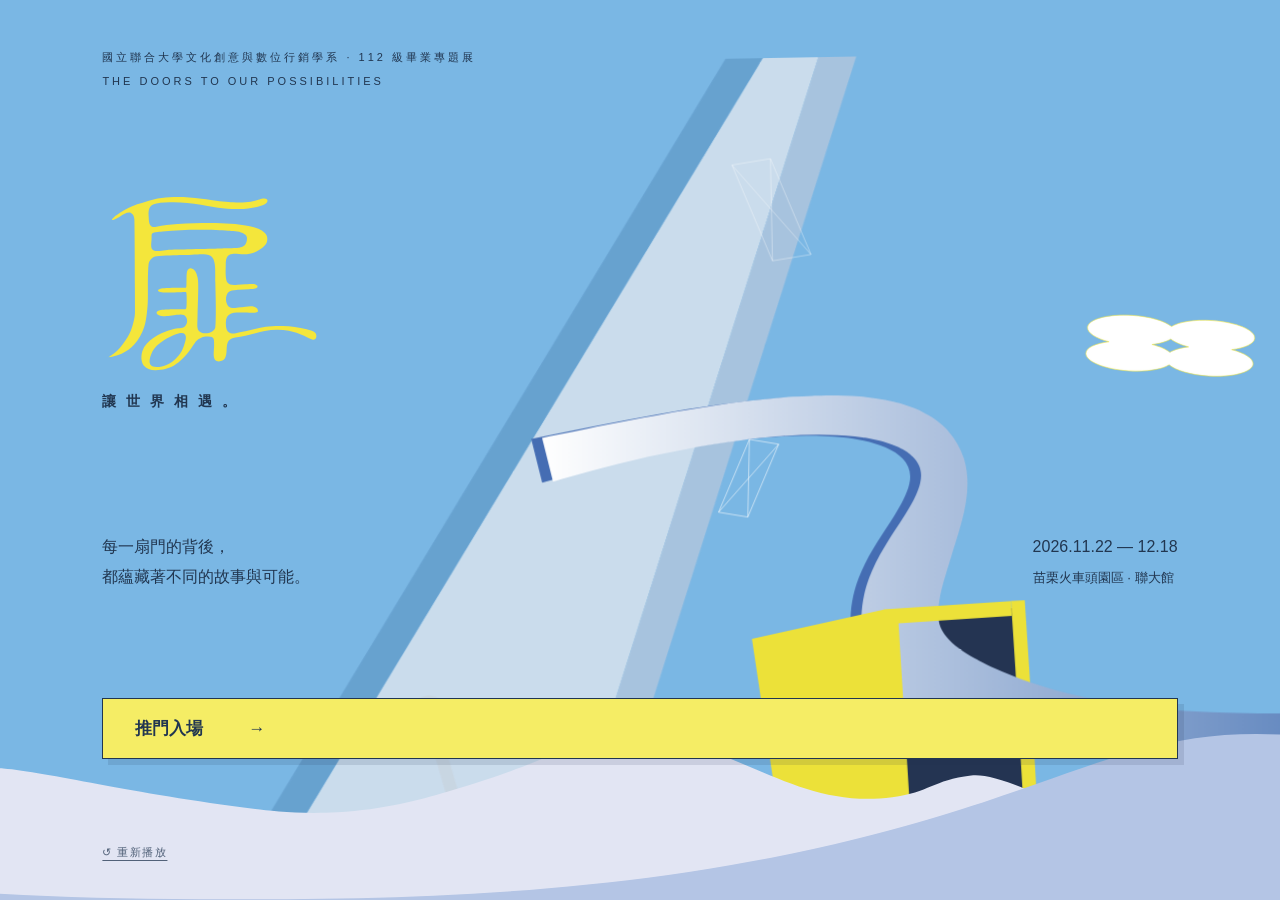
==== commit 895d273c: "Update exhibition site and add CHAMÉ CHILL cover" ====
--- a/prototype/index.html
+++ b/prototype/index.html
@@ -1,7 +1,9 @@
 <!doctype html><html lang="zh-Hant"><head><meta charset="utf-8"><meta name="viewport" content="width=device-width,initial-scale=1"><title>扉｜畢業專題成果典藏・測試版</title>  <link rel="preconnect" href="https://fonts.googleapis.com">
   <link rel="preconnect" href="https://fonts.gstatic.com" crossorigin>
   <link href="https://fonts.googleapis.com/css2?family=Noto+Serif+TC:wght@400;500;600;700&display=swap" rel="stylesheet">
-  <link rel="stylesheet" href="vendor/swiper-bundle.min.css"><link rel="stylesheet" href="style.css"><link rel="stylesheet" href="upgrade.css"><link rel="stylesheet" href="official.css"><link rel="stylesheet" href="refinement.css?v=1794122162"></head><body data-page="home"><div id="opening" aria-hidden="true" hidden></div><header><a class="brand" href="#home"><img src="assets/展覽小標誌.png" alt="扉"> <small>畢業專題成果典藏</small></a><nav aria-label="主要導覽"><a href="#home">首頁</a><a href="#portfolio">作品</a><a href="#team">策展團隊</a><a href="#visit">展覽資訊</a></nav></header><div class="exhibition-backdrop" aria-hidden="true"><svg xmlns="http://www.w3.org/2000/svg" class="official-scene scene-desktop" viewBox="0 0 1200 760" preserveAspectRatio="xMidYMax meet" aria-hidden="true" focusable="false"><defs>
+  <link rel="stylesheet" href="vendor/swiper-bundle.min.css">
+  <link rel="stylesheet" href="main.css?v=opening-7200">
+</head><body data-page="home"><div id="opening" aria-hidden="true" hidden></div><header><a class="brand" href="#home"><img src="assets/展覽小標誌.png" alt="扉"> <small>畢業專題成果典藏</small></a><nav aria-label="主要導覽"><a href="#home">首頁</a><a href="#portfolio">作品</a><a href="#team">策展團隊</a><a href="#visit">展覽資訊</a></nav></header><div class="exhibition-backdrop" aria-hidden="true"><svg xmlns="http://www.w3.org/2000/svg" class="official-scene scene-desktop" viewBox="0 0 1200 760" preserveAspectRatio="xMidYMax meet" aria-hidden="true" focusable="false"><defs>
     <style>
       .back-layout-d-cls-1 {
         fill: #e2e5f3;
@@ -373,4 +375,14 @@
     <line class="home-layout-m-cls-3" x1="1291.27" y1="624.34" x2="1294.56" y2="462.53" />
     <line class="home-layout-m-cls-3" x1="1230.3" y1="614.29" x2="1355.53" y2="472.58" />
   </g>
-</g></svg></div><h1><img class="official-logo" src="assets/正式標準字.svg" alt="扉"><span>讓世界相遇。</span></h1><div class="hero-bottom"><p>每一扇門的背後，<br>都蘊藏著不同的故事與可能。</p><p>2026.11.22 — 12.18<br><small>苗栗火車頭園區 · 聯大館</small></p></div><a class="enter-exhibition" href="#portfolio">推門入場 <span aria-hidden="true">→</span></a><button class="replay-opening" type="button">↺ 重播開場</button><div class="hero-index">EXHIBITION ARCHIVE <span>01 — ∞</span></div></section><section id="portfolio" class="portfolio" data-page hidden><div class="section-head"><p>01 / THE DOORS</p><h2>從這一扇，開始探索。</h2><p class="section-sub">左右滑動，走進不同的創作世界 <span class="random-order-tip" tabindex="0" role="button" aria-label="門扉隨機排序說明"><span class="tip-icon" aria-hidden="true">!</span><span class="tip-popover" role="tooltip">本次門扉順序為隨機排列，每次開啟或重新整理都會重新抽排。排列僅為探索順序，不代表組別排名。</span></span></p></div><div class="controls"><button id="prev" aria-label="上一組">←</button><span id="counter" aria-live="polite"></span><button id="next" aria-label="下一組">→</button></div><div class="door-stage swiper" aria-label="門扉作品輪播"><div id="doors" class="doors swiper-wrapper" aria-label="選擇作品"></div></div><p class="door-hint">拖曳門扉探索 · 或使用左右箭頭</p><p id="load-status" role="status">正在載入作品…</p><article id="project"></article></section><section id="team" class="shared" data-page hidden><div class="section-head"><p>02 / BEHIND THE DOORS</p><h2>一起，讓扉成形。</h2></div><div class="department-intro"><img src="assets/文創系標誌.png" alt="國立聯合大學文化創意與數位行銷學系"><div><h3>以創意，連結文化與生活。</h3><p>以文化創意與數位行銷為核心，結合數位設計、行銷企劃與文化創意，將地方觀察化為設計與實踐。</p><a href="https://ccdm.nuu.edu.tw/" target="_blank" rel="noopener">認識聯大文創 ↗</a></div></div><h3>指導教授</h3><div id="faculty"></div><h3>籌備團隊</h3><img class="committee" src="content/shared/committee.jpg" alt="籌備團隊合照佔位圖"><div id="committee"></div></section><section id="visit" class="shared" data-page hidden><div class="section-head"><p>03 / MEET US</p><h2>在現場，與創作相遇。</h2></div><div class="visit-grid"><img src="content/shared/exhibition-poster.jpg" alt="展覽文宣海報佔位圖"><div id="venue"></div><img src="content/shared/venue-map.jpg" alt="展場導覽圖佔位圖"></div></section></main><footer hidden><strong><img class="footer-logo" src="assets/正式標準字.svg" alt="扉"></strong><img class="department-footer" src="assets/文創系標誌.png" alt="聯大文創"><p id="department"></p><p id="credits"></p><div id="external"></div><p>歷屆典藏 <a href="https://carrot0120.github.io/NUUCCDM/" target="_blank" rel="noopener">前屆網站 ↗</a> <a href="https://110ccdm.hhk.one/" target="_blank" rel="noopener">110 級網站 ↗</a></p><small>112 級畢業專題展 / 部分圖片仍為佔位，素材陸續更新</small></footer><dialog id="lightbox"><button id="close-modal" aria-label="關閉圖片">關閉 ×</button><img alt=""><p></p></dialog><script src="vendor/swiper-bundle.min.js?v=12.0.3"></script><script src="app.js?v=1793883312"></script><script src="experience.js?v=20261102-3"></script></body></html>
+</g></svg></div><h1><img class="official-logo" src="assets/正式標準字.svg" alt="扉"><span>讓世界相遇。</span></h1><div class="hero-bottom"><p>每一扇門的背後，<br>都蘊藏著不同的故事與可能。</p><p>2026.11.22 — 12.18<br><small>苗栗火車頭園區 · 聯大館</small></p></div><a class="enter-exhibition" href="#portfolio">推門入場 <span aria-hidden="true">→</span></a><button class="replay-opening" type="button">↺ 重播開場</button><div class="hero-index">EXHIBITION ARCHIVE <span>01 — ∞</span></div></section><section id="portfolio" class="portfolio" data-page hidden><div class="section-head"><p>01 / THE DOORS</p><h2>從這一扇，開始探索。</h2><p class="section-sub">左右滑動，走進不同的創作世界 <span class="random-order-tip" tabindex="0" role="button" aria-label="門扉隨機排序說明"><span class="tip-icon" aria-hidden="true">!</span><span class="tip-popover" role="tooltip">本次門扉順序為隨機排列，每次開啟或重新整理都會重新抽排。排列僅為探索順序，不代表組別排名。</span></span></p></div><div class="controls"><button id="prev" aria-label="上一組">←</button><span id="counter" aria-live="polite"></span><button id="next" aria-label="下一組">→</button></div><div class="door-stage swiper" aria-label="門扉作品輪播"><div id="doors" class="doors swiper-wrapper" aria-label="選擇作品"></div></div><p class="door-hint">拖曳門扉探索 · 或使用左右箭頭</p><p id="load-status" role="status">正在載入作品…</p><article id="project"></article></section><section id="team" class="shared" data-page hidden><div class="section-head"><p>02 / BEHIND THE DOORS</p><h2>一起，讓扉成形。</h2></div><div class="department-intro"><img src="assets/文創系標誌.png" alt="國立聯合大學文化創意與數位行銷學系"><div><h3>以創意，連結文化與生活。</h3><p>以文化創意與數位行銷為核心，結合數位設計、行銷企劃與文化創意，將地方觀察化為設計與實踐。</p><a href="https://ccdm.nuu.edu.tw/" target="_blank" rel="noopener">認識聯大文創 ↗</a></div></div><div id="faculty-area" hidden><h3>指導教授</h3><div id="faculty"></div></div><h3>籌備團隊</h3><ul id="committee" class="committee-frames" aria-label="專籌會幹部成員"></ul></section><section id="visit" class="shared" data-page hidden><div class="section-head"><p>03 / MEET US</p><h2>在現場，與創作相遇。</h2></div><div class="visit-grid"><div id="venue"></div></div></section></main><footer hidden><strong><img class="footer-logo" src="assets/正式標準字.svg" alt="扉"></strong><img class="department-footer" src="assets/文創系標誌.png" alt="聯大文創"><p id="department"></p><p id="credits"></p><div id="external"></div><p>歷屆典藏 <a href="https://carrot0120.github.io/NUUCCDM/" target="_blank" rel="noopener">前屆網站 ↗</a> <a href="https://110ccdm.hhk.one/" target="_blank" rel="noopener">110 級網站 ↗</a></p><small>112 級畢業專題展 / 展品素材陸續更新</small></footer><dialog id="staff-profile" aria-labelledby="staff-name">
+  <article class="staff-scene">
+    <div class="staff-portrait" aria-hidden="true"><img alt="" hidden></div>
+    <div class="staff-info">
+      <p class="staff-role"></p>
+      <h2 id="staff-name"></h2>
+      <p class="staff-duty"></p>
+    </div>
+    <form method="dialog"><button type="submit" aria-label="關閉人物介紹" autofocus>×</button></form>
+  </article>
+</dialog><dialog id="lightbox" aria-label="圖片檢視"><div class="lightbox-view"><button type="button" class="lightbox-image" aria-label="放大圖片" aria-pressed="false"><img alt=""></button><p hidden></p></div><button type="button" id="close-modal" aria-label="關閉圖片" autofocus>×</button></dialog><script src="vendor/swiper-bundle.min.js?v=12.0.3"></script><script src="app.js?v=staff-profile-1"></script><script src="experience.js?v=opening-7200"></script></body></html>
--- a/prototype/main.css
+++ b/prototype/main.css
@@ -0,0 +1,2150 @@
+/* ==========================================================================
+   國立聯合大學 文化創意與數位行銷學系 112 級畢業專題展《扉》
+   官方展覽網站 核心主樣式表 (Unified Main Stylesheet)
+   ==========================================================================
+   本檔案整合原先分散的 style.css、upgrade.css、official.css 與 refinement.css，
+   依據介面結構進行模組化分區，並附帶詳細中文備註說明。
+   
+   【目錄導覽】
+   - 區塊 01：全域變數、基礎重設與襯線字型定義 (Variables & Reset)
+   - 區塊 02：全站底層天空藍鎖定與主視覺全景 (Backdrop Architecture & Blue Sky Lock)
+   - 區塊 03：主視覺天光與海浪微動態系統 (Ambient Waves & Breathing Light)
+   - 區塊 04：開場動畫系統 (Opening Overlay & Reveal Animation)
+   - 區塊 05：頁首導覽列與官方識別標誌 (Header & Official Brand)
+   - 區塊 06：首頁大圖區與沉浸式進入按鈕 (Hero Section & Enter Exhibition)
+   - 區塊 07：隨機門扉探索輪播區 (Door Carousel, 3D Swiper & Controls)
+   - 區塊 08：作品展區滿版色彩氛圍與資訊面板 (Full-Bleed Atmosphere & Project Banner)
+   - 區塊 09：專題完整說明網格 (Project Description Sections)
+   - 區塊 10：成果展示相簿與照片放大燈箱 (Gallery Photowall & Lightbox Dialog)
+   - 區塊 11：團隊 3D 雙面翻轉畫框與漸層透明底色 (Team 3D Flip Card & Transparent Frame)
+   - 區塊 12：指導老師尊榮占位畫框與呼吸微光印鑑 (Advisor Frame & Glowing Seal)
+   - 區塊 13：下一扇門扉翻門按鈕 (Next Project Door Transition Button)
+   - 區塊 14：展務團隊、系所介紹、展覽交通資訊與頁尾 (Visiting Info, Faculty & Footer)
+   - 區塊 15：行動裝置與平板響應式全斷點適配 (Responsive Layout for Mobile & Tablet)
+   ========================================================================== */
+
+
+/* ==========================================================================
+   【區塊 01】全域變數、基礎重設與襯線字型定義 (Variables & Reset)
+   ========================================================================== */
+
+:root {
+  /* 官方展覽主視覺標準色系 */
+  --accent: #619ab4;          /* 預設天藍代表色 (由各組 themeColor 動態覆蓋) */
+  --accent-rgb: 97, 154, 180; /* 代表色之 RGB 數值，用於半透明與覆蓋層計算 */
+  --card-bg: #619ab4;         /* 門卡背面與底色 */
+  --ink: #213650;             /* 深墨藍文字主色 */
+  --paper: #f6f6eb;           /* 典雅溫潤米白底色 */
+  
+  /* 襯線字型堆疊（標準宋體/楷體優先，維持文藝典雅氣質） */
+  --font-serif: "Noto Serif TC", "Source Han Serif TC", "Songti TC", "STSong", "MingLiU", "DFKai-SB", serif;
+  --font-sans: -apple-system, BlinkMacSystemFont, "Segoe UI", Roboto, "Microsoft JhengHei", "PingFang TC", sans-serif;
+}
+
+/* 盒模型全域重設 */
+*, *::before, *::after {
+  box-sizing: border-box;
+}
+
+html {
+  scroll-behavior: smooth;
+  scroll-padding-top: 90px;
+}
+
+body {
+  margin: 0;
+  color: var(--ink);
+  font-family: var(--font-sans);
+  background-color: #7ab7e4 !important; /* 確保全域底色永久鎖定為官方開幕藍色 */
+  overflow-x: clip;
+  -webkit-font-smoothing: antialiased;
+}
+
+/* 點擊反饋與按鈕/連結基礎 */
+button, a {
+  -webkit-tap-highlight-color: transparent;
+}
+
+a {
+  color: inherit;
+  text-underline-offset: 5px;
+}
+
+button {
+  cursor: pointer;
+  font: inherit;
+  color: inherit;
+  border: 0;
+  background: transparent;
+}
+
+button:focus-visible, a:focus-visible {
+  outline: 3px solid #324ac2;
+  outline-offset: 5px;
+}
+
+/* 標題襯線字體強制規範 */
+h1, h2, h3, h4,
+.project-title-main,
+.door strong,
+.section-head h2,
+.project-heading h2,
+.project-team h3,
+#venue h3,
+#faculty h3,
+.hero h1 {
+  font-family: var(--font-serif) !important;
+  font-weight: 700 !important;
+  letter-spacing: 0.05em !important;
+}
+
+/* 頁面切換淡入動畫（限於 main 內容頁） */
+[hidden] {
+  display: none !important;
+}
+
+main > [data-page]:not([hidden]) {
+  animation: page-enter 0.35s ease both;
+}
+
+@keyframes page-enter {
+  from { opacity: 0; transform: translateY(10px); }
+  to   { opacity: 1; transform: none; }
+}
+
+
+/* ==========================================================================
+   【區塊 02】全站底層天空藍鎖定與主視覺全景 (Backdrop Architecture & Blue Sky Lock)
+   --------------------------------------------------------------------------
+   【核心備註】
+   1. 背景藍色 (#7ab7e4)：貫穿全站與開場動畫的核心底色，任何過渡均不可設為透明。
+   2. 滿版氛圍覆蓋層 (.exhibition-backdrop::after)：全螢幕 100vw × 100vh 覆蓋，
+      依選中的門卡代表色以 22% 半透明柔和過渡，既展現各組色彩氛圍，又保留主視覺可見性。
+   ========================================================================== */
+
+body, body[data-page] {
+  animation: none !important;
+  transform: none !important;
+  background-color: #7ab7e4 !important;
+}
+
+.exhibition-backdrop {
+  position: fixed !important;
+  inset: 0 !important;
+  width: 100vw !important;
+  height: 100vh !important;
+  pointer-events: none !important;
+  z-index: 0 !important;
+  overflow: hidden !important;
+  background-color: #7ab7e4 !important;
+}
+
+/* 滿版標準色半透明氛圍覆蓋層 (隨各組代表色平滑過渡) */
+.exhibition-backdrop::after {
+  content: "" !important;
+  position: absolute !important;
+  inset: 0 !important;
+  width: 100% !important;
+  height: 100% !important;
+  background-color: rgba(var(--accent-rgb, 97, 154, 180), 0.22) !important;
+  transition: background-color 0.6s cubic-bezier(0.25, 1, 0.5, 1) !important;
+  pointer-events: none !important;
+  z-index: 1 !important;
+}
+
+/* 官方主視覺 SVG 場景向量圖 (電腦版/手機版響應式切換) */
+.official-scene {
+  position: absolute !important;
+  inset: 0 !important;
+  width: 100% !important;
+  height: 100% !important;
+  display: block !important;
+  object-fit: cover !important;
+}
+
+.scene-desktop {
+  display: block !important;
+}
+.scene-mobile {
+  display: none !important;
+}
+
+/* 電腦版海浪下半部無縫封底延展 */
+.scene-desktop .sea-continuation {
+  fill: #b4c5e5 !important;
+}
+
+
+/* ==========================================================================
+   【區塊 03】主視覺天光與海浪微動態系統 (Ambient Waves & Breathing Light)
+   ========================================================================== */
+
+/* 1. 天光微動態：柔和明度與彩度交替呼吸光澤 */
+#home [data-name="天光"] {
+  transform-box: fill-box;
+  transform-origin: 94% 0;
+}
+
+#home:not(.intro-running) [data-name="天光"] {
+  animation: light-breathe-glow 7s ease-in-out infinite alternate !important;
+}
+
+@keyframes light-breathe-glow {
+  0% {
+    opacity: 0.82;
+    transform: rotate(-1deg);
+    filter: brightness(0.96) saturate(0.92);
+  }
+  50% {
+    opacity: 1;
+    transform: rotate(0.8deg);
+    filter: brightness(1.16) saturate(1.22) drop-shadow(0 0 18px rgba(255, 255, 255, 0.45));
+  }
+  100% {
+    opacity: 0.86;
+    transform: rotate(-0.65deg);
+    filter: brightness(1.02) saturate(1.05);
+  }
+}
+
+/* 2. 海波浪微動態：輕柔起伏搖盪 */
+#home [data-name="海波浪"] {
+  animation: sea-sway-ambient 6.5s ease-in-out infinite alternate !important;
+}
+
+@keyframes sea-sway-ambient {
+  0%   { transform: translate(0, 0) rotate(0deg); }
+  50%  { transform: translate(-11px, 9px) rotate(-0.28deg); }
+  100% { transform: translate(16px, -13px) rotate(0.32deg); }
+}
+
+#home [data-name="海波浪"] path:nth-child(1) {
+  animation: sea-foam-ambient 4.5s ease-in-out infinite alternate !important;
+}
+
+@keyframes sea-foam-ambient {
+  0%   { opacity: 0.75; transform: translateY(0); }
+  50%  { opacity: 0.95; transform: translateY(-2px); }
+  100% { opacity: 0.8;  transform: translateY(1.5px); }
+}
+
+/* 門片以右側為軸，鑰匙固定在天光範圍內。 */
+#home:not(.intro-running) [data-name="門框上層"] {
+  transform-box: fill-box;
+  transform-origin: 100% 0;
+  animation: door-leaf-idle 5.2s ease-in-out infinite;
+}
+
+@keyframes door-leaf-idle {
+  0%, 100% { transform: scaleX(1); }
+  50% { transform: scaleX(.95); }
+}
+
+#home:not(.intro-running) [data-name="鑰匙影子"] {
+  animation: key-idle 5.8s ease-in-out infinite;
+}
+
+@keyframes key-idle {
+  0%, 100% { opacity: .28; }
+  45%, 65% { opacity: 1; }
+}
+
+/* 3. 道路光影流動 */
+#home:not(.intro-running) [data-name="路上層色"] {
+  animation: road-ambient 8s ease-in-out infinite alternate !important;
+}
+@keyframes road-ambient {
+  0%   { filter: brightness(1); }
+  100% { filter: brightness(1.06) saturate(1.05); }
+}
+
+
+/* ==========================================================================
+   【區塊 04】開場動畫系統 (Opening Overlay & Reveal Animation)
+   ========================================================================== */
+
+#opening {
+  position: fixed;
+  inset: 0;
+  z-index: 100;
+  background: #79b9d8;
+  display: none;
+  align-items: center;
+  justify-content: center;
+  flex-direction: column;
+  pointer-events: none;
+  color: #f4ed69;
+}
+
+#opening.play {
+  display: flex;
+  animation: opening 2s both;
+}
+
+#opening span {
+  font-family: var(--font-serif);
+  font-size: 180px;
+  animation: form 1.5s both;
+}
+
+#opening p {
+  letter-spacing: 12px;
+}
+
+@keyframes opening {
+  0%, 75% { opacity: 1; }
+  100%    { opacity: 0; visibility: hidden; }
+}
+
+@keyframes form {
+  from { transform: translateY(35px) rotate(-10deg); filter: blur(12px); opacity: 0; }
+  to   { transform: none; filter: none; opacity: 1; }
+}
+
+/* ---- 首頁場景架構（開場與靜態首頁共用的錨定排版）---- */
+
+/* 開場蓋板：refinement 覆蓋 — 新架構中 #opening 由 JS 控制，CSS 預設收起 */
+#opening, #opening.play, #opening.demo-play {
+  display: none !important;
+  animation: none !important;
+}
+
+/* #home 整體佈局鎖定 */
+#home {
+  animation: none !important;
+  isolation: isolate;
+  overflow: hidden;
+}
+
+#home .scene-art {
+  position: absolute;
+  pointer-events: none;
+  user-select: none;
+  transform: none !important;
+  animation: none !important;
+  translate: none !important;
+  z-index: -1;
+}
+
+#home .official-scene {
+  pointer-events: none;
+  user-select: none;
+  animation: none !important;
+}
+
+#home .official-logo {
+  aspect-ratio: 478 / 402;
+  object-fit: contain;
+}
+
+#home .hero-index {
+  pointer-events: none;
+}
+
+/* ---- 開場進行中（intro-running）SVG 圖層動畫 ---- */
+
+/* 天光 → 道路 → 門圖騰 → 雲。各段各自緩入緩出。 */
+#home.intro-running [data-name="天光"] {
+  animation: light-fall 3s ease-in-out both !important;
+}
+
+#home.intro-running [data-name="路上層色"],
+#home.intro-running [data-name="路下層色"] {
+  animation: road-reveal 3s 1.6s ease-in-out both !important;
+}
+
+#home.intro-running [data-layer="未知的門圖騰01"] {
+  animation: scene-fade-in 1.7s 3.8s ease-in-out both;
+}
+
+#home.intro-running [data-layer="未知的門圖騰01"] + [data-layer="未知的門圖騰01"] {
+  animation-delay: 4.4s;
+}
+
+#home [data-name="雲"] {
+  animation: opening-cloud-drift 9s ease-in-out infinite alternate;
+}
+
+#home.intro-running [data-layer="雲"] {
+  animation: scene-fade-in 2.15s 5.05s ease-in-out both;
+}
+
+#home.intro-running .hero-bottom {
+  animation: home-copy-in 7.2s ease-in-out both;
+}
+
+#home.intro-running [data-name="鑰匙影子"] {
+  animation: key-in-light 1.8s 1.5s ease-in-out both !important;
+}
+
+@keyframes road-reveal {
+  from { clip-path: inset(0 100% 0 0); }
+  to   { clip-path: inset(0 0 0 0); }
+}
+
+@keyframes light-fall {
+  from {
+    opacity: 0;
+    transform: rotate(-1deg) scaleY(.05);
+    filter: brightness(.96) saturate(.92);
+  }
+  to {
+    opacity: .82;
+    transform: rotate(-1deg) scaleY(1);
+    filter: brightness(.96) saturate(.92);
+  }
+}
+
+@keyframes scene-fade-in {
+  from { opacity: 0; }
+  to   { opacity: 1; }
+}
+
+@keyframes opening-cloud-drift {
+  from { translate: 0 0; }
+  to   { translate: 20px -6px; }
+}
+
+@keyframes home-copy-in {
+  0%, 25% { opacity: .3; }
+  100% { opacity: 1; }
+}
+
+@keyframes key-in-light {
+  from { opacity: 0; }
+  to   { opacity: .28; }
+}
+
+/* ---- 官方場景圖層：雙構圖精確錨定（首頁 & 展覽背板共用）---- */
+
+#home .scene-art {
+  inset: 0 !important;
+  width: 100%;
+  height: 100% !important;
+  overflow: hidden;
+  background: none;
+}
+
+#home .scene-art .official-scene,
+.exhibition-backdrop .official-scene {
+  position: absolute;
+  inset: 0;
+  width: 100%;
+  height: 100%;
+  max-width: none;
+  transform: none !important;
+  translate: none !important;
+}
+
+#home .placed-layer {
+  pointer-events: none;
+}
+
+
+/* ==========================================================================
+   【區塊 05】頁首導覽列與官方識別標誌 (Header & Official Brand)
+   ========================================================================== */
+
+header {
+  height: 76px;
+  padding: 0 5vw;
+  display: flex;
+  align-items: center;
+  justify-content: space-between;
+  background: #f6f6ebef;
+  position: sticky;
+  top: 0;
+  z-index: 10;
+  border-bottom: 1px solid #21365022;
+  backdrop-filter: blur(12px);
+  -webkit-backdrop-filter: blur(12px);
+}
+
+/* 首頁無頂部導覽列，推門進入展區後優雅浮現 */
+body[data-page="home"] header {
+  display: none !important;
+}
+
+body:not([data-page="home"]) header {
+  display: flex !important;
+  animation: header-fade-in 0.4s ease both;
+}
+
+@keyframes header-fade-in {
+  from { opacity: 0; transform: translateY(-10px); }
+  to   { opacity: 1; transform: translateY(0); }
+}
+
+.brand {
+  display: flex;
+  align-items: center;
+  text-decoration: none;
+  font-size: 28px;
+  font-family: var(--font-serif);
+}
+
+.brand img {
+  width: 44px;
+  height: 44px;
+  object-fit: cover;
+  border-radius: 50%;
+  box-shadow: 0 0 0 1px #24435b20;
+}
+
+.brand small {
+  font-size: 11px;
+  margin-left: 12px;
+  letter-spacing: 2px;
+  font-family: var(--font-sans);
+}
+
+nav {
+  display: flex;
+  gap: 25px;
+  font-size: 13px;
+  font-weight: 500;
+}
+
+nav a {
+  text-decoration: none;
+  transition: opacity 0.2s ease;
+}
+
+nav a[aria-current="page"] {
+  text-decoration: underline;
+  text-underline-offset: 7px;
+  font-weight: 700;
+}
+
+
+/* ==========================================================================
+   【區塊 06】首頁大圖區與沉浸式進入按鈕 (Hero Section & Enter Exhibition)
+   ========================================================================== */
+
+.hero {
+  position: relative;
+  overflow: hidden;
+  min-height: 100svh !important;
+  background: #7ab7e4 !important;
+  padding: 45px 8vw 40px;
+  display: flex;
+  flex-direction: column;
+  justify-content: space-between;
+}
+
+.eyebrow {
+  font-size: 11px;
+  letter-spacing: 3px;
+  line-height: 2.2;
+  position: relative;
+  z-index: 2;
+  max-width: 420px;
+}
+
+.hero h1 {
+  font-size: clamp(80px, 14vw, 210px);
+  line-height: 1;
+  margin: 30px 0 40px;
+  color: #f5ed65;
+  position: relative;
+  z-index: 2;
+}
+
+/* 標準字 SVG 圖片：限制寬度，不受 h1 字號影響 */
+.hero h1 .official-logo,
+#home h1 .official-logo,
+h1 .official-logo {
+  width: 220px !important;
+  max-width: 55vw !important;
+  height: auto !important;
+  font-size: initial !important;
+  display: block;
+}
+
+.hero h1 span {
+  display: block;
+  font-family: var(--font-sans);
+  font-size: 14px;
+  letter-spacing: 10px;
+  margin-top: 18px;
+  color: #213650;
+}
+
+.hero-bottom {
+  display: flex;
+  justify-content: space-between;
+  align-items: flex-end;
+  position: relative;
+  z-index: 2;
+  font-size: 16px;
+  line-height: 1.9;
+}
+
+/* 進入展覽黃色主題按鈕 */
+.enter-exhibition {
+  position: relative;
+  z-index: 3;
+  display: inline-flex;
+  align-items: center;
+  gap: 45px;
+  margin-top: 22px;
+  padding: 18px 32px;
+  border: 1px solid #213650;
+  background: #f5ed65;
+  text-decoration: none;
+  font-size: 17px;
+  font-weight: 700;
+  box-shadow: 6px 6px 0 #21365020;
+  transition: background 0.2s, transform 0.2s, box-shadow 0.2s;
+}
+
+.enter-exhibition:hover {
+  background: #fff5a4;
+  transform: translateX(4px);
+  box-shadow: 8px 8px 0 #21365030;
+}
+
+/* 重播開場動畫按鈕 */
+.hero .replay-opening {
+  display: block;
+  margin: 18px 0 0;
+  width: max-content;
+  font-size: 11px;
+  letter-spacing: 1.5px;
+  color: #213650;
+  opacity: 0.75;
+  text-decoration: underline;
+  text-underline-offset: 4px;
+  cursor: pointer;
+  background: none;
+  border: none;
+  padding: 0;
+  transition: opacity 0.2s;
+}
+
+.hero .replay-opening:hover {
+  opacity: 1;
+}
+
+/* 首頁 scene-art：SVG 背景藍色圖層設為透明（以 body 底色取代，避免藍上藍疊色） */
+.hero [data-name="背景藍色"],
+#opening [data-name="背景藍色"] {
+  fill: transparent;
+}
+
+/* 首頁滾動指引底欄 — 隱藏 EXHIBITION ARCHIVE 文字 */
+.hero-index {
+  display: none !important;
+}
+
+/* 首頁 scene-art 位置精確錨定（電腦版） */
+.hero .scene-art {
+  position: absolute;
+  left: 36%;
+  right: -2%;
+  top: 0;
+  bottom: 0;
+  background: none;
+  pointer-events: none;
+  user-select: none;
+}
+
+
+/* ==========================================================================
+   【區塊 07】隨機門扉探索輪播區 (Door Carousel, 3D Swiper & Controls)
+   ========================================================================== */
+
+#portfolio {
+  position: relative !important;
+  background: transparent !important;
+  min-height: calc(100svh - 76px);
+  padding: 60px 0 100px;
+}
+
+.section-head {
+  text-align: center;
+  margin: 0 auto 30px;
+  max-width: 900px;
+}
+
+.section-head > p:first-child {
+  font-size: 11px;
+  letter-spacing: 3px;
+  margin-bottom: 8px;
+}
+
+.section-head h2 {
+  font-size: clamp(28px, 4vw, 42px);
+  margin: 10px 0 16px;
+}
+
+/* 隨機排序說明小標與 Hover 驚嘆號提示 */
+.section-sub {
+  display: inline-flex !important;
+  align-items: center !important;
+  justify-content: center !important;
+  gap: 4px !important;
+  font-size: 12px !important;
+  margin: 0 0 2px !important;
+  color: #4b6077 !important;
+}
+
+.random-order-tip {
+  display: inline-flex !important;
+  align-items: center !important;
+  position: relative !important;
+  cursor: pointer !important;
+}
+
+.tip-icon {
+  display: inline-flex !important;
+  align-items: center !important;
+  justify-content: center !important;
+  width: 15px !important;
+  height: 15px !important;
+  border-radius: 50% !important;
+  background: #507191 !important;
+  color: #ffffff !important;
+  font-size: 10px !important;
+  font-weight: 700 !important;
+  margin-left: 4px !important;
+  transition: transform 0.2s ease, background-color 0.2s ease !important;
+}
+
+.random-order-tip:hover .tip-icon {
+  background: #254263 !important;
+  transform: scale(1.15) !important;
+}
+
+.tip-popover {
+  position: absolute !important;
+  bottom: calc(100% + 8px) !important;
+  left: 50% !important;
+  transform: translateX(-50%) translateY(4px) !important;
+  background: #1e334a !important;
+  color: #ffffff !important;
+  font-size: 11px !important;
+  line-height: 1.6 !important;
+  padding: 8px 12px !important;
+  border-radius: 6px !important;
+  width: max-content !important;
+  max-width: 250px !important;
+  box-shadow: 0 8px 20px rgba(0, 0, 0, 0.25) !important;
+  pointer-events: none !important;
+  opacity: 0 !important;
+  visibility: hidden !important;
+  transition: opacity 0.25s ease, transform 0.25s ease !important;
+  z-index: 20 !important;
+}
+
+.tip-popover::after {
+  content: "" !important;
+  position: absolute !important;
+  top: 100% !important;
+  left: 50% !important;
+  transform: translateX(-50%) !important;
+  border: 5px solid transparent !important;
+  border-top-color: #1e334a !important;
+}
+
+.random-order-tip:hover .tip-popover,
+.random-order-tip:focus-visible .tip-popover {
+  opacity: 1 !important;
+  visibility: visible !important;
+  transform: translateX(-50%) translateY(0) !important;
+}
+
+/* 門扉 Swiper 舞台 */
+.door-stage {
+  width: 100%;
+  overflow: hidden;
+  padding: 24px 0 35px;
+  touch-action: pan-y;
+}
+
+#counter {
+  font-size: 12px;
+  letter-spacing: 3px;
+  color: #213650;
+  font-weight: 600;
+}
+
+.doors.swiper-wrapper {
+  padding: 0 !important;
+  overflow: visible !important;
+  gap: 0;
+  align-items: flex-start;
+}
+
+#portfolio {
+  --door-card-width: 260px;
+}
+
+.door.swiper-slide {
+  width: var(--door-card-width) !important;
+  max-width: 80vw !important;
+  flex-shrink: 0;
+  opacity: 0.55;
+  transition: opacity 0.4s, transform 0.4s;
+  padding: 0;
+  text-align: left;
+}
+
+.door.swiper-slide.active,
+.door.swiper-slide.swiper-slide-active {
+  opacity: 1 !important;
+  transform: translateY(-8px) scale(1.04) !important;
+}
+
+/* 門卡外框質感 */
+.door-frame {
+  width: 100% !important;
+  aspect-ratio: 3 / 4 !important;
+  position: relative !important;
+  border-radius: 6px !important;
+  overflow: hidden !important;
+  display: flex !important;
+  align-items: center !important;
+  justify-content: center !important;
+  box-shadow: 10px 15px 0 #253b5515, 0 20px 30px #20334c20 !important;
+  border: 6px solid #e9e7d6 !important;
+}
+
+.door.swiper-slide.active .door-frame {
+  border-color: #ede86b !important;
+}
+
+.door-frame img {
+  display: block;
+  width: 100%;
+  height: 100%;
+  object-fit: contain;
+}
+
+.door strong {
+  display: -webkit-box;
+  -webkit-line-clamp: 2;
+  -webkit-box-orient: vertical;
+  overflow: hidden;
+  line-height: 1.6;
+  min-height: 48px;
+  font-size: 17px;
+  margin-top: 14px;
+}
+
+/* 門扉下方點擊提示文字 */
+.door-hint {
+  text-align: center !important;
+  font-size: 9.5px !important;
+  letter-spacing: 2px !important;
+  color: #657685 !important;
+  margin: 2px 0 10px !important;
+}
+
+/* 主視覺缺漏佔位卡牌 */
+.door-missing {
+  display: flex !important;
+  flex-direction: column !important;
+  align-items: center !important;
+  justify-content: center !important;
+  gap: 10px !important;
+  color: #f6f6eb !important;
+  padding: 16px !important;
+  text-align: center !important;
+  user-select: none !important;
+  width: 100% !important;
+  height: 100% !important;
+}
+
+.door-missing-tag {
+  font-size: 11px !important;
+  letter-spacing: 2px !important;
+  padding: 3px 12px !important;
+  border: 1px solid rgba(255, 255, 255, 0.45) !important;
+  border-radius: 20px !important;
+  background: rgba(0, 0, 0, 0.25) !important;
+  font-weight: 500 !important;
+}
+
+.door-missing-badge {
+  font-size: 26px !important;
+  font-family: var(--font-serif) !important;
+  font-weight: 700 !important;
+  letter-spacing: 6px !important;
+  color: #ffffff !important;
+  text-shadow: 0 2px 10px rgba(0, 0, 0, 0.5) !important;
+  padding: 2px 0 !important;
+}
+
+.door-missing-sub {
+  font-size: 11px !important;
+  opacity: 0.85 !important;
+  letter-spacing: 1px !important;
+}
+
+/* 左右切換按鈕控制列 */
+.controls {
+  display: flex;
+  justify-content: center;
+  align-items: center;
+  gap: 25px;
+  margin-top: 15px;
+}
+
+.controls button {
+  width: 44px;
+  height: 44px;
+  border: 1px solid #21365040;
+  border-radius: 50%;
+  background: rgba(255, 255, 255, 0.7);
+  box-shadow: 0 4px 10px rgba(0, 0, 0, 0.06);
+  transition: all 0.25s ease;
+}
+
+.controls button:hover {
+  background: #213650;
+  color: #ffffff;
+  transform: scale(1.08);
+}
+
+
+/* ==========================================================================
+   【區塊 08】作品展區滿版色彩氛圍與資訊面板 (Full-Bleed Atmosphere & Project Banner)
+   ========================================================================== */
+
+article#project {
+  max-width: 1180px !important;
+  margin: 50px auto 0 !important;
+  padding: 0 32px 35px 32px !important;
+  background: #f7f6f0 !important;
+  border-radius: 16px !important;
+  box-shadow: 0 16px 40px rgba(20, 36, 56, 0.12) !important;
+  border: 1px solid #21365015 !important;
+}
+
+/* 標題與簡介色帶橫幅 (電腦版左右雙欄) */
+.project-banner-bar {
+  margin: 0 -32px 36px -32px !important;
+  padding: 44px 44px 38px 44px !important;
+  background-color: var(--accent, #619ab4) !important;
+  color: #ffffff !important;
+  border-radius: 16px 16px 0 0 !important;
+  box-shadow: 0 8px 24px rgba(0, 0, 0, 0.12) !important;
+  transition: background-color 0.5s ease !important;
+  display: grid !important;
+  grid-template-columns: minmax(0, 1fr) minmax(0, 1fr) !important;
+  gap: 48px !important;
+  align-items: center !important;
+}
+
+.project-meta-col {
+  display: flex !important;
+  flex-direction: column !important;
+  justify-content: center !important;
+}
+
+.project-meta-col .tag {
+  align-self: flex-start !important;
+  background: rgba(255, 255, 255, 0.25) !important;
+  color: #ffffff !important;
+  border: 1px solid rgba(255, 255, 255, 0.5) !important;
+  backdrop-filter: blur(4px) !important;
+  font-size: 11px !important;
+  letter-spacing: 2px !important;
+  padding: 4px 14px !important;
+  border-radius: 4px !important;
+  margin-bottom: 16px !important;
+}
+
+.project-title-main {
+  font-size: clamp(28px, 3.2vw, 42px) !important;
+  line-height: 1.3 !important;
+  color: #ffffff !important;
+  margin: 0 0 10px 0 !important;
+  text-shadow: 0 2px 10px rgba(0, 0, 0, 0.18) !important;
+}
+
+.project-title-sub {
+  font-size: 13px !important;
+  font-weight: 500 !important;
+  line-height: 1.6 !important;
+  color: rgba(255, 255, 255, 0.88) !important;
+  margin: 0 0 20px 0 !important;
+}
+
+.project-summary-box {
+  font-size: 14.5px !important;
+  line-height: 1.8 !important;
+  color: rgba(255, 255, 255, 0.95) !important;
+  margin: 0 !important;
+}
+
+/* 內頁主視覺依原圖比例呈現，橫圖可使用整個欄位。 */
+.project-banner-bar.without-visual {
+  grid-template-columns: 1fr !important;
+}
+
+.project-visual-col {
+  width: min(100%, 560px);
+  justify-self: center;
+}
+
+.cover-preview-card {
+  display: grid;
+  place-items: center;
+}
+
+.project-visual-col .cover-preview-card img {
+  display: block;
+  width: auto;
+  height: auto;
+  max-width: 100%;
+  max-height: min(58svh, 510px);
+  object-fit: contain;
+}
+
+.door-frame:has(img[src*="說蜜密"]),
+.cover-preview-card:has(img[src*="說蜜密"]) {
+  background: #fff !important;
+  padding: 10px;
+}
+
+/* ==========================================================================
+   【區塊 09】專題完整說明網格 (Project Description Sections)
+   ========================================================================== */
+
+.sections {
+  display: grid;
+  grid-template-columns: 1fr 1fr;
+  gap: 25px 60px;
+  margin: 45px 0;
+}
+
+.sections section {
+  border-top: 1px solid #21365025;
+  padding-top: 18px;
+}
+
+.sections h3 {
+  font-size: 17px;
+  font-weight: 700;
+  color: #213650;
+  margin: 0 0 10px 0;
+}
+
+.sections p {
+  line-height: 1.9;
+  font-size: 14px;
+  color: #374b61;
+  white-space: pre-line;
+  margin: 0;
+}
+
+.sections section:last-child {
+  grid-column: 1 / -1;
+}
+
+/* 外鏈與體驗連結按鈕群 */
+.links {
+  display: flex;
+  gap: 16px;
+  flex-wrap: wrap;
+  margin: 30px 0 20px;
+}
+
+.links a {
+  display: inline-flex;
+  align-items: center;
+  padding: 10px 20px;
+  border: 1px solid #21365040;
+  border-radius: 6px;
+  background: #ffffff;
+  font-size: 13px;
+  font-weight: 600;
+  text-decoration: none;
+  box-shadow: 0 2px 8px rgba(0, 0, 0, 0.05);
+  transition: all 0.2s ease;
+}
+
+.links a:hover {
+  background: #213650;
+  color: #ffffff;
+  transform: translateY(-2px);
+}
+
+/* 專題海報收合區 */
+details {
+  margin: 25px 0 40px;
+  border: 1px solid #21365020;
+  border-radius: 8px;
+  padding: 16px 20px;
+  background: #ffffff;
+}
+
+details summary {
+  cursor: pointer;
+  font-weight: 600;
+  font-size: 14px;
+  color: #213650;
+}
+
+details img.cover {
+  width: 100%;
+  margin-top: 18px;
+  border-radius: 6px;
+}
+
+
+/* ==========================================================================
+   【區塊 10】成果展示相簿與照片放大燈箱 (Gallery Photowall & Lightbox Dialog)
+   ========================================================================== */
+
+.gallery {
+  display: grid;
+  grid-template-columns: repeat(6, minmax(0, 1fr));
+  gap: 24px 20px;
+  align-items: start;
+  margin: 40px 0;
+}
+
+.gallery figure {
+  grid-column: span 2;
+  margin: 0;
+  background: #fffaf0;
+  padding: 9px 9px 12px;
+  box-shadow: 0 8px 24px #24345210;
+  border-radius: 4px;
+  transition: transform 0.3s ease, box-shadow 0.3s ease;
+}
+
+.gallery figure:hover {
+  transform: scale(1.03) !important;
+  box-shadow: 0 16px 36px #24345220;
+  z-index: 2;
+}
+
+/* 錯落拍立得視角 */
+.gallery figure:nth-child(5n+1) { grid-column: span 3; transform: rotate(-1.3deg); }
+.gallery figure:nth-child(5n+2) { grid-column: span 3; transform: rotate(1.3deg); margin-top: 18px; }
+.gallery figure:nth-child(5n+4) { transform: rotate(-1deg); margin-top: 10px; }
+
+.gallery img {
+  width: 100%;
+  aspect-ratio: 4 / 3;
+  object-fit: cover;
+  display: block;
+  cursor: zoom-in;
+  border-radius: 2px;
+}
+
+.gallery figcaption {
+  font-size: 11.5px;
+  line-height: 1.6;
+  margin-top: 10px;
+  color: #4a5c6e;
+}
+
+.gallery figure figcaption:empty {
+  display: none !important;
+}
+
+/* 圖片檢視：先完整顯示，點圖片放大後可捲動查看細節。 */
+img[data-view-image] {
+  cursor: zoom-in;
+}
+
+img[data-view-image]:focus-visible {
+  outline: 2px solid #324ac2;
+  outline-offset: 3px;
+}
+
+html:has(#lightbox[open], #staff-profile[open]) {
+  overflow: hidden;
+}
+
+#lightbox {
+  position: fixed;
+  inset: 0;
+  width: 100%;
+  height: 100%;
+  max-width: none;
+  max-height: none;
+  margin: 0;
+  padding: 0;
+  border: 0;
+  background: transparent;
+  color: #fff;
+}
+
+#lightbox::backdrop {
+  background: #101b2beb;
+}
+
+.lightbox-view {
+  display: flex;
+  flex-direction: column;
+  width: 100%;
+  height: 100%;
+  padding: 52px 16px 22px;
+  overflow: auto;
+  overscroll-behavior: contain;
+}
+
+.lightbox-image {
+  flex: none;
+  margin: auto;
+  padding: 0;
+  cursor: zoom-in;
+}
+
+.lightbox-image img {
+  display: block;
+  max-width: min(calc(100vw - 32px), 1440px);
+  max-height: calc(100dvh - 114px);
+  object-fit: contain;
+}
+
+#lightbox.is-zoomed .lightbox-image {
+  margin: auto;
+  cursor: zoom-out;
+}
+
+#lightbox.is-zoomed img {
+  width: var(--zoom-width);
+  max-width: none;
+  max-height: none;
+}
+
+#lightbox p {
+  flex: none;
+  align-self: center;
+  margin: 12px 0 0;
+  text-align: center;
+  font-size: .875rem;
+}
+
+#close-modal {
+  position: absolute;
+  top: 8px;
+  right: 12px;
+  width: 44px;
+  height: 44px;
+  padding: 0;
+  font-size: 30px;
+  line-height: 1;
+  border-radius: 50%;
+  background: #101b2baa;
+}
+
+#lightbox button:focus-visible {
+  outline-color: #f5ed65;
+  outline-offset: 1px;
+}
+
+/* ==========================================================================
+   【區塊 11】團隊 3D 雙面翻轉畫框與漸層透明底色 (Team 3D Flip Card & Transparent Frame)
+   --------------------------------------------------------------------------
+   【核心亮點】
+   1. 3D 翻面結構：點擊正面 A 自動旋轉 180° 切換為背面 B。
+   2. 漸層透明畫框底色：上半部透明透出背景，下半部過渡為實體飽和色托住人物。
+   3. 人物身高級歸一化：所有 24 張圖統一對齊 920px 基準身高，站姿比例完美一致。
+   ========================================================================== */
+
+.project-team {
+  display: flex !important;
+  flex-direction: column !important;
+  align-items: center !important;
+  text-align: center !important;
+  background: #f7f6f0 !important;
+  border-radius: 12px !important;
+  border: 1px solid #21365018 !important;
+  box-shadow: 0 10px 30px rgba(33, 54, 80, 0.05) !important;
+  padding: 40px 32px 48px 32px !important;
+  margin-top: 65px !important;
+  gap: 28px !important;
+  width: 100% !important;
+}
+
+.team-meta-header {
+  display: flex !important;
+  flex-direction: column !important;
+  align-items: center !important;
+  width: 100% !important;
+  max-width: 800px !important;
+}
+
+.team-meta-header .tag {
+  background: rgba(33, 54, 80, 0.08) !important;
+  color: #213650 !important;
+  border: 1px solid rgba(33, 54, 80, 0.15) !important;
+  font-size: 11px !important;
+  letter-spacing: 2px !important;
+  padding: 4px 14px !important;
+  border-radius: 4px !important;
+  margin-bottom: 12px !important;
+}
+
+.team-meta-header h3 {
+  font-size: clamp(24px, 2.5vw, 32px) !important;
+  color: #213650 !important;
+  margin: 0 0 12px 0 !important;
+}
+
+.team-members-list {
+  font-size: clamp(16px, 1.4vw, 19px) !important;
+  font-weight: 600 !important;
+  color: #2e4359 !important;
+  margin: 0 !important;
+  letter-spacing: 0.05em !important;
+}
+
+/* 雙畫框展示舞台 (團隊照 + 指導老師) */
+.team-stage {
+  display: flex !important;
+  justify-content: center !important;
+  align-items: stretch !important;
+  gap: 32px !important;
+  width: 100% !important;
+  max-width: 960px !important;
+  margin: 12px auto 0 !important;
+  perspective: 1200px !important;
+}
+
+/* 翻面卡片外框容器 */
+.team-card-flipper {
+  position: relative !important;
+  flex: 1 1 440px !important;
+  max-width: 500px !important;
+  min-height: 450px !important;
+  cursor: pointer !important;
+  outline: none !important;
+  border-radius: 16px !important;
+  transition: transform 0.4s cubic-bezier(0.2, 0.8, 0.2, 1), box-shadow 0.4s ease !important;
+  user-select: none !important;
+}
+
+.team-card-flipper:hover {
+  transform: translateY(-8px) scale(1.015) !important;
+}
+
+.team-card-flipper:focus-visible {
+  box-shadow: 0 0 0 4px #7ab7e4, 0 20px 35px rgba(33, 54, 80, 0.22) !important;
+}
+
+/* 翻轉核心 3D 容器 */
+.team-card-inner {
+  position: relative !important;
+  width: 100% !important;
+  height: 100% !important;
+  min-height: 450px !important;
+  border-radius: 16px !important;
+  transform-style: preserve-3d !important;
+  transition: transform 0.75s cubic-bezier(0.34, 1.25, 0.64, 1) !important;
+  box-shadow: 0 16px 36px rgba(25, 45, 75, 0.18), 0 4px 12px rgba(0, 0, 0, 0.08) !important;
+}
+
+.team-card-flipper.is-flipped .team-card-inner {
+  transform: rotateY(180deg) !important;
+}
+
+.team-card-face {
+  background: #1b2f48;
+  position: absolute !important;
+  inset: 0 !important;
+  width: 100% !important;
+  height: 100% !important;
+  border-radius: 16px !important;
+  overflow: hidden !important;
+  backface-visibility: hidden !important;
+  -webkit-backface-visibility: hidden !important;
+  display: flex !important;
+  flex-direction: column !important;
+  padding: 16px !important;
+}
+
+.team-card-back {
+  transform: rotateY(180deg) !important;
+}
+
+/* 典雅藝術畫框（雙重框線、內陰影、四角金屬角花） */
+.artistic-frame-border {
+  position: relative !important;
+  width: 100% !important;
+  height: 100% !important;
+  border: 3px solid rgba(255, 255, 255, 0.88) !important;
+  border-radius: 12px !important;
+  box-shadow: inset 0 0 0 2px rgba(255, 255, 255, 0.3), inset 0 0 24px rgba(0, 0, 0, 0.15) !important;
+  display: flex !important;
+  flex-direction: column !important;
+  justify-content: flex-end !important;
+  align-items: center !important;
+  overflow: hidden !important;
+}
+
+/* 畫框四角金屬裝飾角花 */
+.frame-corner {
+  position: absolute !important;
+  width: 14px !important;
+  height: 14px !important;
+  border: 2px solid rgba(255, 255, 255, 0.95) !important;
+  pointer-events: none !important;
+  z-index: 4 !important;
+}
+.frame-corner.tl { top: 6px !important; left: 6px !important; border-right: none !important; border-bottom: none !important; }
+.frame-corner.tr { top: 6px !important; right: 6px !important; border-left: none !important; border-bottom: none !important; }
+.frame-corner.bl { bottom: 6px !important; left: 6px !important; border-right: none !important; border-top: none !important; }
+.frame-corner.br { bottom: 6px !important; right: 6px !important; border-left: none !important; border-top: none !important; }
+
+/* 去背圖片放置盒 */
+.frame-image-box {
+  position: absolute !important;
+  inset: 0 !important;
+  display: flex !important;
+  align-items: flex-end !important;
+  justify-content: center !important;
+  padding: 12px 10px 0 10px !important;
+}
+
+/* 人物身高統一鎖定 95% 高度對齊，自帶立體真實落地陰影 */
+.cutout-img {
+  height: 95% !important;
+  max-height: 95% !important;
+  width: auto !important;
+  max-width: 94% !important;
+  object-fit: contain !important;
+  object-position: bottom center !important;
+  filter: drop-shadow(0 14px 22px rgba(18, 30, 50, 0.38)) drop-shadow(0 4px 6px rgba(0, 0, 0, 0.2)) !important;
+  transition: transform 0.4s ease !important;
+  pointer-events: none !important;
+}
+
+.team-card-flipper:hover .cutout-img {
+  transform: scale(1.03) !important;
+}
+
+/* 翻面操作懸浮徽章 */
+.flip-hint-badge {
+  position: absolute !important;
+  top: 12px !important;
+  right: 12px !important;
+  z-index: 5 !important;
+  display: inline-flex !important;
+  align-items: center !important;
+  gap: 5px !important;
+  background: rgba(22, 38, 62, 0.72) !important;
+  backdrop-filter: blur(8px) !important;
+  -webkit-backdrop-filter: blur(8px) !important;
+  color: #ffffff !important;
+  font-size: 11px !important;
+  font-weight: 600 !important;
+  letter-spacing: 1.5px !important;
+  padding: 4px 11px !important;
+  border-radius: 20px !important;
+  border: 1px solid rgba(255, 255, 255, 0.38) !important;
+  box-shadow: 0 4px 12px rgba(0, 0, 0, 0.2) !important;
+  transition: background 0.3s ease, transform 0.3s ease !important;
+}
+
+.team-card-flipper:hover .flip-hint-badge {
+  background: rgba(22, 38, 62, 0.92) !important;
+  transform: scale(1.05) !important;
+}
+
+.card-caption {
+  text-align: center !important;
+  margin-top: 14px !important;
+}
+.card-caption .card-title {
+  display: block !important;
+  font-family: var(--font-serif) !important;
+  font-size: 15px !important;
+  font-weight: 700 !important;
+  color: #213650 !important;
+  letter-spacing: 2px !important;
+}
+.card-caption .card-sub {
+  display: block !important;
+  font-size: 10px !important;
+  color: #708095 !important;
+  letter-spacing: 1.5px !important;
+  margin-top: 2px !important;
+}
+
+
+/* ==========================================================================
+   【區塊 12】指導老師尊榮占位畫框與呼吸微光印鑑 (Advisor Frame & Glowing Seal)
+   ========================================================================== */
+
+.advisor-card-flipper {
+  flex: 0 1 340px !important;
+  max-width: 380px !important;
+}
+
+.advisor-card-front .artistic-frame-border,
+.advisor-card-back .artistic-frame-border {
+  border-color: rgba(230, 200, 135, 0.88) !important;
+  box-shadow: inset 0 0 0 2px rgba(230, 200, 135, 0.32), inset 0 0 25px rgba(0, 0, 0, 0.25) !important;
+}
+.advisor-card-front .frame-corner,
+.advisor-card-back .frame-corner {
+  border-color: rgba(230, 200, 135, 0.95) !important;
+}
+
+.advisor-placeholder-art {
+  display: flex !important;
+  flex-direction: column !important;
+  align-items: center !important;
+  justify-content: center !important;
+  text-align: center !important;
+  width: 100% !important;
+  height: 100% !important;
+  padding: 30px 20px !important;
+  color: #f7f5ee !important;
+}
+
+/* 老師金色印鑑徽章 (自帶柔和呼吸光芒) */
+.advisor-seal {
+  width: 78px !important;
+  height: 78px !important;
+  border-radius: 50% !important;
+  border: 2px dashed rgba(230, 200, 135, 0.65) !important;
+  background: #1b2f48 !important;
+  display: flex !important;
+  flex-direction: column !important;
+  align-items: center !important;
+  justify-content: center !important;
+  margin-bottom: 22px !important;
+  box-shadow: 0 0 24px rgba(230, 200, 135, 0.25) !important;
+  animation: sealPulse 4s ease-in-out infinite alternate !important;
+}
+
+@keyframes sealPulse {
+  0%   { transform: scale(0.96); box-shadow: 0 0 14px rgba(230, 200, 135, 0.18); }
+  100% { transform: scale(1.04); box-shadow: 0 0 28px rgba(230, 200, 135, 0.4); }
+}
+
+.advisor-seal .seal-icon {
+  width: 32px !important;
+  height: 32px !important;
+  stroke: #e6c887 !important;
+}
+.advisor-seal .seal-text {
+  font-size: 8px !important;
+  letter-spacing: 2px !important;
+  color: #e6c887 !important;
+  font-weight: 700 !important;
+  margin-top: 2px !important;
+}
+
+.advisor-role-badge {
+  display: inline-block !important;
+  font-size: 11px !important;
+  letter-spacing: 3px !important;
+  color: #e6c887 !important;
+  background: rgba(230, 200, 135, 0.14) !important;
+  border: 1px solid rgba(230, 200, 135, 0.4) !important;
+  border-radius: 20px !important;
+  padding: 3px 14px !important;
+  margin-bottom: 12px !important;
+}
+
+.advisor-name {
+  font-family: var(--font-serif) !important;
+  font-size: 26px !important;
+  font-weight: 700 !important;
+  color: #ffffff !important;
+  letter-spacing: 3px !important;
+  margin: 0 0 10px 0 !important;
+  text-shadow: 0 2px 12px rgba(0, 0, 0, 0.5) !important;
+}
+
+.advisor-await-text {
+  font-size: 11px !important;
+  letter-spacing: 2px !important;
+  color: rgba(255, 255, 255, 0.7) !important;
+}
+
+/* 老師卡片背面：勉勵金句 */
+.advisor-quote-box {
+  display: flex !important;
+  align-items: center !important;
+  justify-content: center !important;
+  padding: 32px 24px !important;
+  text-align: center !important;
+}
+.quote-content {
+  color: #f7f5ee !important;
+}
+.quote-mark {
+  display: block !important;
+  font-family: var(--font-serif) !important;
+  font-size: 46px !important;
+  line-height: 1 !important;
+  color: #e6c887 !important;
+  opacity: 0.65 !important;
+}
+.quote-text {
+  font-family: var(--font-serif) !important;
+  font-size: 14px !important;
+  line-height: 1.8 !important;
+  letter-spacing: 1.5px !important;
+  color: rgba(255, 255, 255, 0.92) !important;
+  margin: 10px 0 16px !important;
+}
+.quote-author {
+  display: block !important;
+  font-size: 12px !important;
+  letter-spacing: 2px !important;
+  color: #e6c887 !important;
+}
+
+
+/* ==========================================================================
+   【區塊 13】下一扇門扉翻門按鈕 (Next Project Door Transition Button)
+   ========================================================================== */
+
+.next-project {
+  position: relative !important;
+  display: block !important;
+  width: 100% !important;
+  border: 0 !important;
+  background: #20354b !important;
+  color: #ffffff !important;
+  padding: 0 !important;
+  margin: 50px 0 10px 0 !important;
+  border-radius: 8px !important;
+  overflow: hidden !important;
+  cursor: pointer !important;
+  text-align: left !important;
+  box-shadow: 0 12px 28px rgba(32, 53, 75, 0.2) !important;
+  perspective: 1000px !important;
+}
+
+.next-project-bg {
+  position: absolute !important;
+  inset: 0 !important;
+  background: #f4ed69 !important;
+  transform-origin: bottom right !important;
+  transform: rotate3d(1, 1, 0, 85deg) scale(0.6) !important;
+  transition: transform 0.65s cubic-bezier(0.25, 1, 0.5, 1), opacity 0.5s ease !important;
+  opacity: 0 !important;
+  pointer-events: none !important;
+  z-index: 1 !important;
+}
+
+.next-project:hover .next-project-bg {
+  transform: rotate3d(0, 0, 0, 0deg) scale(1) !important;
+  opacity: 1 !important;
+}
+
+.next-project .next-project-content {
+  position: relative !important;
+  z-index: 2 !important;
+  display: flex !important;
+  justify-content: space-between !important;
+  align-items: center !important;
+  padding: 38px 42px !important;
+  font-family: var(--font-serif) !important;
+  font-weight: 700 !important;
+  font-size: clamp(22px, 2.2vw, 28px) !important;
+  letter-spacing: 0.08em !important;
+  color: #ffffff !important;
+  transition: color 0.4s ease !important;
+}
+
+.next-project:hover .next-project-content {
+  color: #20354b !important;
+}
+
+.next-project .arrow-icon {
+  font-size: 32px !important;
+  transition: transform 0.4s ease !important;
+  display: inline-block !important;
+}
+
+.next-project:hover .arrow-icon {
+  transform: translateX(12px) scale(1.15) !important;
+}
+
+
+/* ==========================================================================
+   【區塊 14】展務團隊、系所介紹、展覽交通資訊與頁尾 (Visiting Info, Faculty & Footer)
+   ========================================================================== */
+
+.shared {
+  position: relative;
+  padding: 75px max(25px, calc((100% - 1040px) / 2));
+  border-top: 1px solid #21365025;
+  background: #f7f6f0;
+}
+
+.shared h3 {
+  font-size: 22px;
+  margin-bottom: 25px;
+}
+
+.department-intro {
+  display: grid;
+  grid-template-columns: 240px 1fr;
+  align-items: center;
+  gap: 40px;
+  background: #243452;
+  color: #f5f4e9;
+  padding: 35px;
+  border-radius: 8px;
+  margin-bottom: 55px;
+}
+
+.department-intro img {
+  width: 100%;
+}
+
+.department-intro p {
+  font-size: 14px;
+  line-height: 2;
+  margin: 0;
+}
+
+#faculty {
+  display: flex;
+  gap: 30px;
+  flex-wrap: wrap;
+}
+
+#faculty figure {
+  margin: 0;
+  max-width: 240px;
+  background: #ffffff;
+  padding: 12px;
+  border-radius: 4px;
+  box-shadow: 0 4px 15px rgba(0, 0, 0, 0.06);
+}
+
+#faculty img {
+  width: 100%;
+}
+
+.visit-grid {
+  display: grid;
+  grid-template-columns: 1fr;
+  gap: 35px;
+  align-items: center;
+}
+
+.visit-grid img {
+  width: 100%;
+  border-radius: 6px;
+}
+
+.visit-grid p {
+  line-height: 1.9;
+  font-size: 14.5px;
+}
+
+footer {
+  position: relative;
+  background: #213650;
+  color: #f6f6eb;
+  padding: 55px 8vw;
+  font-size: 12px;
+  line-height: 2.5;
+}
+
+footer strong {
+  font-family: var(--font-serif);
+  font-size: clamp(40px, 6vw, 65px);
+  font-weight: 400;
+  display: block;
+}
+
+footer a {
+  margin-right: 15px;
+  color: #f5ed65;
+}
+
+
+.footer-logo,
+.department-footer {
+  display: block;
+  width: min(100%, 235px);
+  height: auto;
+}
+
+.footer-logo {
+  width: 84px;
+  margin-bottom: 18px;
+}
+
+#external a {
+  display: inline-block;
+}
+
+/* 以同色底襯襯托去背人物，相框的邊緣交錯堆疊。 */
+.committee-frames {
+  --portrait-matte: #c1daea;
+  display: grid;
+  grid-template-columns: repeat(5, minmax(0, 1fr));
+  align-items: start;
+  row-gap: 26px;
+  padding: 16px 14px 22px;
+  margin: 0;
+  list-style: none;
+  isolation: isolate;
+}
+
+.committee-card {
+  --tilt: -4deg;
+  position: relative;
+  min-width: 0;
+  width: calc(100% + 9px);
+  transform: translateY(var(--offset, 0px)) rotate(var(--tilt));
+}
+
+.committee-card:nth-child(even) {
+  --tilt: 4deg;
+  --offset: 9px;
+}
+
+.committee-card:nth-child(3n) {
+  --tilt: -1deg;
+  --offset: 4px;
+}
+
+.committee-card:last-child {
+  width: 100%;
+}
+
+.committee-card:is(:hover, :focus-within) {
+  z-index: 2;
+  transform: translateY(-4px) rotate(0);
+}
+
+.committee-frame {
+  display: block;
+  width: 100%;
+  margin: 0;
+  padding: 8px;
+  background: #fffaf0;
+  color: #213650;
+  box-shadow: 0 7px 16px #21365036;
+}
+
+.committee-portrait {
+  display: grid;
+  place-items: center;
+  aspect-ratio: 4 / 5;
+  background-color: var(--portrait-matte);
+  overflow: hidden;
+  font-size: .8rem;
+}
+
+.committee-portrait img {
+  display: block;
+  width: 100%;
+  height: 100%;
+  object-fit: contain;
+}
+
+.committee-label {
+  font-family: var(--font-serif);
+  display: grid;
+  gap: 4px;
+  text-align: center;
+  padding: 8px 0 3px;
+}
+
+.committee-label span {
+  font-size: .75rem;
+}
+
+/* 以去背人像、斜切色帶與分段進場組成角色卡。 */
+#staff-profile {
+  width: min(900px, calc(100% - 24px));
+  max-width: none;
+  max-height: calc(100dvh - 24px);
+  padding: 0;
+  border: 0;
+  background: #f4f2e8;
+  color: #1b2f48;
+  box-shadow: 0 24px 80px #0b182780;
+}
+
+#staff-profile::backdrop {
+  background: #101b2bba;
+}
+
+.staff-scene {
+  position: relative;
+  isolation: isolate;
+  overflow: hidden;
+  min-height: 420px;
+  display: grid;
+  align-items: center;
+  border: 1px solid #8ca0ae;
+  background-image: repeating-linear-gradient(90deg, transparent 0 63px, #1b2f480d 63px 64px);
+}
+
+.staff-scene::before {
+  content: "";
+  position: absolute;
+  inset: 0;
+  z-index: -1;
+  background: #bed8e5;
+  clip-path: polygon(0 54%, 100% 4%, 100% 47%, 0 97%);
+  animation: staff-band .55s cubic-bezier(.2,.7,.2,1) both;
+}
+
+.staff-scene::after {
+  content: "";
+  position: absolute;
+  inset: 15px;
+  z-index: -1;
+  border: 1px solid #1b2f4830;
+  pointer-events: none;
+}
+
+#staff-profile.has-portrait .staff-scene {
+  grid-template-columns: 1fr 1fr;
+}
+
+.staff-portrait {
+  display: none;
+}
+
+.has-portrait .staff-portrait {
+  display: grid;
+  height: clamp(300px, 58vh, 500px);
+  align-self: end;
+  align-items: end;
+  animation: staff-portrait-in .65s .08s cubic-bezier(.18,.8,.24,1) both;
+}
+
+.staff-portrait img {
+  width: 100%;
+  height: 100%;
+  min-height: 0;
+  object-fit: contain;
+  object-position: center bottom;
+  filter: drop-shadow(10px 9px 0 #1b2f4820);
+}
+
+.staff-info {
+  padding: 45px clamp(26px, 5vw, 72px);
+  animation: staff-info-in .5s .19s ease-out both;
+}
+
+.staff-role {
+  display: inline-block;
+  margin: 0;
+  padding: 4px 10px;
+  background: #1b2f48;
+  color: #f4f2e8;
+  font-family: var(--font-serif);
+  font-size: .875rem;
+}
+
+#staff-name {
+  margin: 12px 0 18px;
+  font-size: clamp(2.6rem, 7vw, 5.2rem);
+  line-height: 1.1;
+}
+
+.staff-duty {
+  max-width: 29em;
+  margin: 0;
+  padding-top: 14px;
+  border-top: 1px solid #1b2f4860;
+  line-height: 1.85;
+}
+
+.staff-scene form {
+  position: absolute;
+  top: 14px;
+  right: 14px;
+}
+
+.staff-scene form button {
+  width: 44px;
+  height: 44px;
+  background: #f4f2e8;
+  font-size: 1.65rem;
+}
+
+@keyframes staff-band {
+  from { transform: translateX(-100%); }
+}
+
+@keyframes staff-portrait-in {
+  from { opacity: 0; transform: translate(-12%, 9%); clip-path: inset(0 65% 0 0); }
+  to { opacity: 1; transform: none; clip-path: inset(0); }
+}
+
+@keyframes staff-info-in {
+  from { opacity: 0; transform: translateX(22px); }
+  to { opacity: 1; transform: none; }
+}
+
+@media (max-width: 650px) {
+  #staff-profile.has-portrait .staff-scene {
+    grid-template-columns: minmax(0, 1fr);
+    grid-template-areas: "details" "portrait";
+    grid-template-rows: auto 1fr;
+  }
+
+  .staff-scene { min-height: 280px; }
+  .staff-info { padding: 54px 27px 16px; }
+  .has-portrait .staff-info { grid-area: details; }
+
+  .has-portrait .staff-portrait {
+    grid-area: portrait;
+    height: clamp(160px, 36dvh, 300px);
+    min-width: 0;
+    margin-top: 4px;
+  }
+
+  .staff-portrait img {
+    display: block;
+    max-height: 100%;
+  }
+}
+
+@media (max-width: 820px) {
+  .committee-frames { grid-template-columns: repeat(3, minmax(0, 1fr)); }
+}
+
+@media (max-width: 500px) {
+  .committee-frames { grid-template-columns: repeat(2, minmax(0, 1fr)); }
+}
+
+/* ==========================================================================
+   【區塊 15】行動裝置與平板響應式全斷點適配 (Responsive Layout for Mobile & Tablet)
+   ========================================================================== */
+
+/* 1. 中型平板與小筆電 (< 900px) */
+@media (max-width: 899px) {
+  article#project {
+    padding: 0 18px 25px 18px !important;
+  }
+  .project-banner-bar {
+    margin: 0 -18px 24px -18px !important;
+    padding: 28px 20px 24px 20px !important;
+    display: flex !important;
+    flex-direction: column !important;
+    gap: 22px !important;
+  }
+  .project-title-main {
+    font-size: 26px !important;
+  }
+  .project-title-sub {
+    font-size: 12px !important;
+    margin-bottom: 14px !important;
+  }
+  .project-summary-box {
+    font-size: 14px !important;
+    line-height: 1.75 !important;
+  }
+  .project-team {
+    padding: 28px 18px 36px 18px !important;
+    margin-top: 45px !important;
+    gap: 20px !important;
+  }
+  .next-project .next-project-content {
+    padding: 26px 24px !important;
+    font-size: 20px !important;
+  }
+  .next-project .arrow-icon {
+    font-size: 24px !important;
+  }
+}
+
+/* 2. 平板豎屏與大尺寸手機 (< 820px)：團隊畫框改為直向堆疊 */
+@media (max-width: 820px) {
+  .team-stage {
+    flex-direction: column !important;
+    align-items: center !important;
+    gap: 32px !important;
+  }
+  .team-card-flipper,
+  .advisor-card-flipper {
+    width: 100% !important;
+    max-width: 380px !important;
+    min-height: 380px !important;
+  }
+  .team-card-inner {
+    min-height: 380px !important;
+  }
+}
+
+/* 3. 手機版直向全域適配 (< 700px) */
+@media (max-width: 700px) {
+  header {
+    height: 66px;
+    padding: 0 20px;
+  }
+  .brand small {
+    display: none;
+  }
+  nav {
+    gap: 14px;
+    font-size: 11.5px;
+  }
+  .hero {
+    padding: 24px 20px 30px;
+  }
+  .scene-desktop {
+    display: none !important;
+  }
+  .scene-mobile {
+    display: block !important;
+  }
+  .door-stage {
+    padding: 2px 0 8px !important;
+  }
+  #portfolio {
+    --door-card-width: 170px;
+  }
+  .door.swiper-slide.active {
+    transform: scale(1.06) !important;
+  }
+  .sections {
+    grid-template-columns: 1fr;
+    gap: 20px;
+  }
+  .gallery {
+    grid-template-columns: repeat(2, minmax(0, 1fr));
+    gap: 16px 12px;
+  }
+  .gallery figure {
+    grid-column: span 1 !important;
+    transform: none !important;
+    margin-top: 0 !important;
+  }
+  .gallery figure:nth-child(4n+1) {
+    grid-column: 1 / -1 !important;
+  }
+  .department-intro {
+    grid-template-columns: 1fr;
+    padding: 22px;
+  }
+  .visit-grid {
+    grid-template-columns: 1fr;
+  }
+}
+
+/* 4. 減弱動畫無障礙支援 */
+@media (prefers-reduced-motion: reduce) {
+  html {
+    scroll-behavior: auto;
+  }
+  *, *::before, *::after {
+    animation: none !important;
+    transition: none !important;
+  }
+  #home:not(.intro-running) [data-name],
+  #home:not(.intro-running) [data-name] path {
+    animation: none !important;
+  }
+  #opening {
+    display: none !important;
+  }
+}
